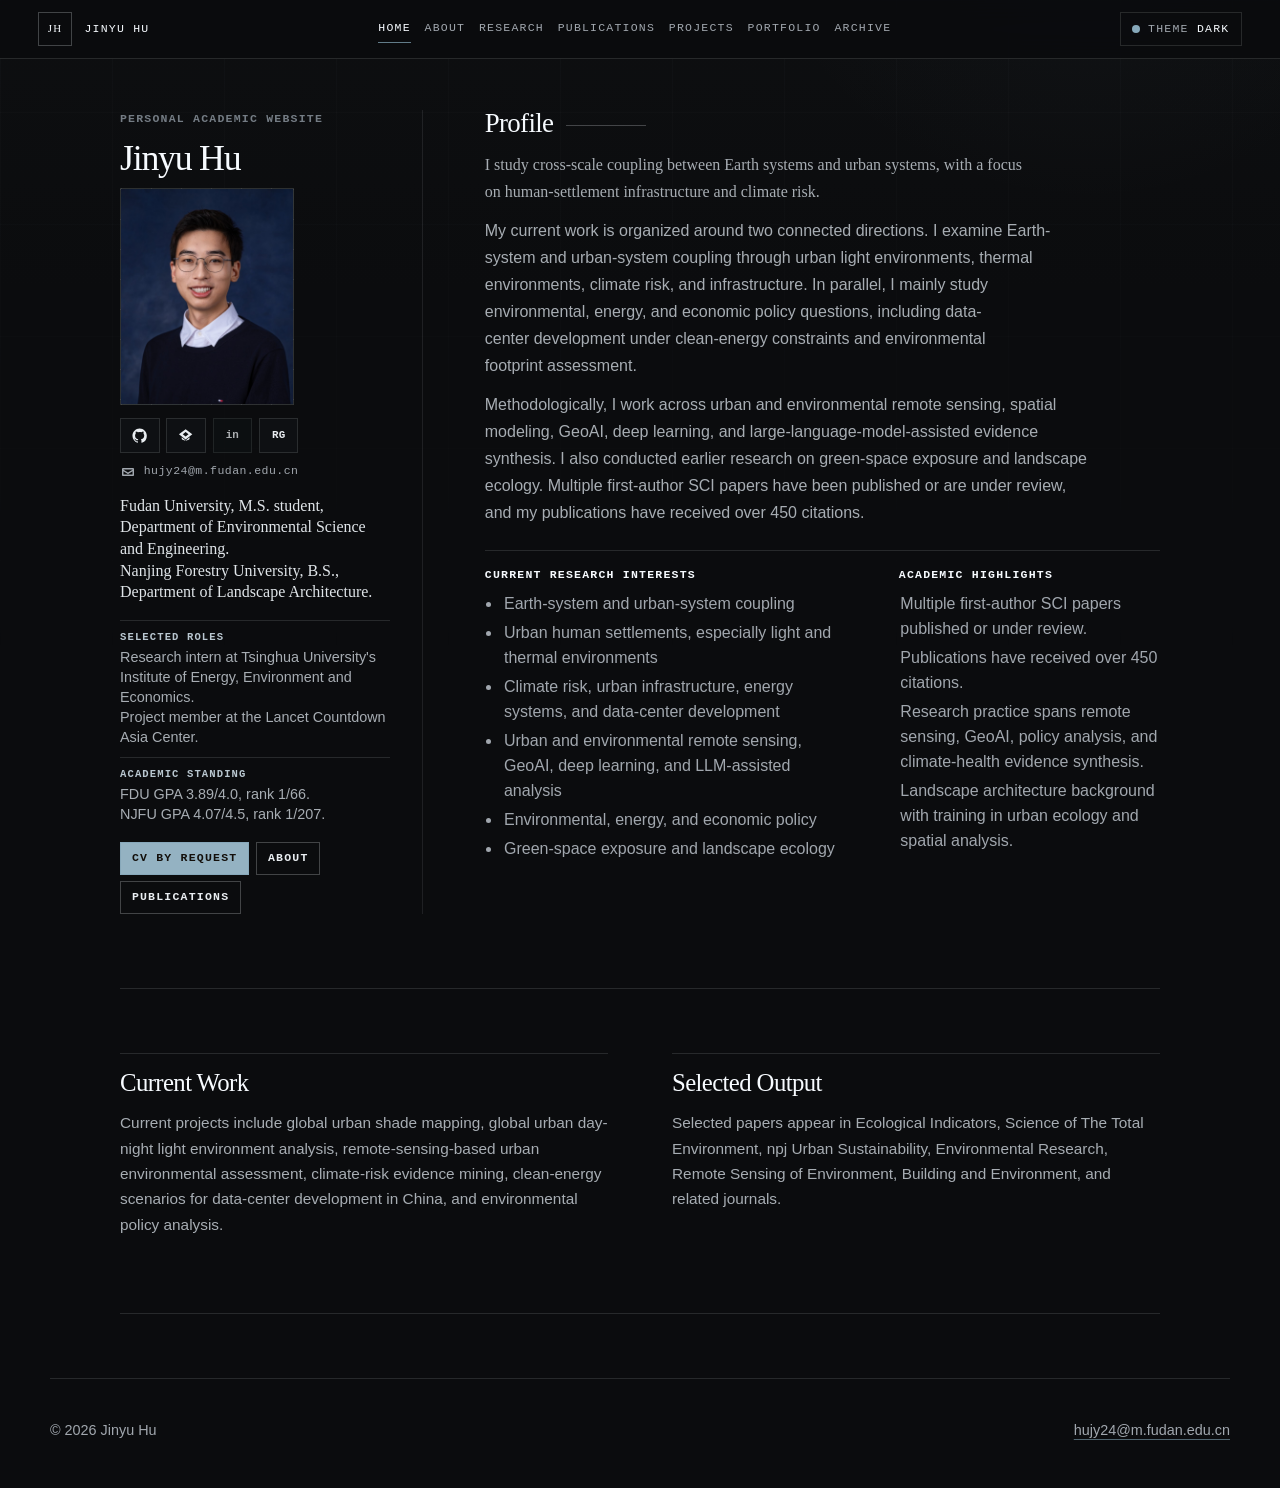
==== index.html @ a6863fa8 "Refine homepage profile wording" ====
<!doctype html>
<html lang="en">
<head>
  <meta charset="utf-8">
  <meta name="viewport" content="width=device-width, initial-scale=1">
  <title>Jinyu Hu | Academic Portfolio</title>
  <meta name="description" content="Jinyu Hu is a graduate researcher at Fudan University working on urban systems, climate risk, human settlements, infrastructure, remote sensing, GeoAI, and environmental policy.">
  <script>
    (function () {
      try {
        var savedTheme = localStorage.getItem("theme");
        document.documentElement.dataset.theme = savedTheme || "dark";
      } catch (error) {
        document.documentElement.dataset.theme = "dark";
      }
    })();
  </script>
  <link rel="stylesheet" href="styles.css?v=20260530-linkedin">
</head>
<body>
  <header class="site-header">
    <a class="brand" href="index.html" aria-label="Home">
      <span class="brand-mark">JH</span>
      <span class="brand-text">Jinyu Hu</span>
    </a>
    <nav class="nav" aria-label="Main navigation">
      <a class="active" href="index.html">Home</a>
      <a href="about.html">About</a>
      <a href="research.html">Research</a>
      <a href="publications.html">Publications</a>
      <a href="projects.html">Projects</a>
      <a href="portfolio.html">Portfolio</a>
      <a href="archive.html">Archive</a>
    </nav>
    <button class="theme-toggle" type="button" aria-label="Switch to light mode" aria-pressed="true">
      <span class="theme-toggle__label">Theme</span>
      <span class="theme-toggle__state">Dark</span>
    </button>
  </header>

  <main class="home-main academic-home">
    <section class="academic-profile" aria-labelledby="home-name">
      <aside class="academic-sidebar">
        <p class="eyebrow">Personal Academic Website</p>
        <h1 id="home-name">Jinyu Hu</h1>
        <figure class="media-frame portrait-frame image-slot" data-slot="profile-photo">
          <img class="profile-photo-image" data-profile-photo-image data-default-src="assets/profile/profile.jpg" alt="Portrait of Jinyu Hu" hidden>
          <div class="media-placeholder" data-profile-photo-placeholder>Profile Photo</div>
          <figcaption>Optional portrait or fieldwork image. Replace with <code>assets/profile/profile.jpg</code>.</figcaption>
        </figure>
        <div class="profile-link-panel" aria-label="Profile links">
          <div class="profile-social-links">
            <a class="profile-social-link" href="https://github.com/JoeyHu-coding" aria-label="GitHub" title="GitHub">
              <svg viewBox="0 0 24 24" aria-hidden="true">
                <path d="M12 2C6.48 2 2 6.58 2 12.24c0 4.52 2.87 8.35 6.84 9.7.5.1.68-.22.68-.49v-1.72c-2.78.62-3.37-1.37-3.37-1.37-.45-1.18-1.11-1.5-1.11-1.5-.91-.64.07-.63.07-.63 1 .07 1.53 1.06 1.53 1.06.9 1.56 2.35 1.11 2.92.85.09-.66.35-1.11.63-1.37-2.22-.26-4.56-1.14-4.56-5.08 0-1.12.39-2.04 1.03-2.76-.1-.26-.45-1.3.1-2.72 0 0 .84-.27 2.75 1.05A9.28 9.28 0 0 1 12 6.92c.85 0 1.7.12 2.5.35 1.9-1.32 2.74-1.05 2.74-1.05.55 1.42.2 2.46.1 2.72.64.72 1.03 1.64 1.03 2.76 0 3.95-2.34 4.81-4.57 5.07.36.32.68.94.68 1.9v2.78c0 .27.18.59.69.49A10.1 10.1 0 0 0 22 12.24C22 6.58 17.52 2 12 2Z"/>
              </svg>
            </a>
            <a class="profile-social-link" href="https://scholar.google.com/citations?user=Ik0NMHoAAAAJ&amp;hl=en" aria-label="Google Scholar" title="Google Scholar">
              <svg viewBox="0 0 24 24" aria-hidden="true">
                <path d="M12 3 2.7 10.2 12 17.4l9.3-7.2L12 3Zm0 4.1 4 3.1-4 3.1-4-3.1 4-3.1Z"/>
                <path d="M6.6 14.4v2.4c1.22 1.3 3.15 2.1 5.4 2.1s4.18-.8 5.4-2.1v-2.4L12 18.6l-5.4-4.2Z"/>
              </svg>
            </a>
            <span class="profile-social-link profile-social-link--text profile-social-link--pending" role="link" aria-label="LinkedIn link pending" aria-disabled="true" title="LinkedIn link pending">
              <span aria-hidden="true">in</span>
            </span>
            <a class="profile-social-link profile-social-link--text" href="https://www.researchgate.net/profile/Jinyu-Hu-8" aria-label="ResearchGate" title="ResearchGate">
              <span aria-hidden="true">RG</span>
            </a>
          </div>
          <a class="profile-email-link" href="mailto:hujy24@m.fudan.edu.cn" aria-label="Email Jinyu Hu">
            <svg viewBox="0 0 24 24" aria-hidden="true">
              <path d="M4.6 6h14.8c.88 0 1.6.72 1.6 1.6v8.8c0 .88-.72 1.6-1.6 1.6H4.6c-.88 0-1.6-.72-1.6-1.6V7.6C3 6.72 3.72 6 4.6 6Zm.6 2.2v.25L12 12.7l6.8-4.25V8.2H5.2Zm13.6 2.72-6.35 3.96a.86.86 0 0 1-.9 0L5.2 10.92v4.88h13.6v-4.88Z"/>
            </svg>
            <span>hujy24@m.fudan.edu.cn</span>
          </a>
        </div>
        <p class="profile-title">Fudan University, M.S. student, Department of Environmental Science and Engineering.<br>Nanjing Forestry University, B.S., Department of Landscape Architecture.</p>
        <dl class="profile-meta">
          <div>
            <dt>Selected Roles</dt>
            <dd>Research intern at Tsinghua University's Institute of Energy, Environment and Economics.<br>Project member at the Lancet Countdown Asia Center.</dd>
          </div>
          <div>
            <dt>Academic Standing</dt>
            <dd>FDU GPA 3.89/4.0, rank 1/66.<br>NJFU GPA 4.07/4.5, rank 1/207.</dd>
          </div>
        </dl>
        <div class="profile-actions" aria-label="Primary links">
          <a class="button primary" href="mailto:hujy24@m.fudan.edu.cn?subject=CV%20request">CV by request</a>
          <a class="button" href="about.html">About</a>
          <a class="button" href="publications.html">Publications</a>
        </div>
      </aside>

      <article class="academic-intro">
        <h2>Profile</h2>
        <p class="intro-lead">I study cross-scale coupling between Earth systems and urban systems, with a focus on human-settlement infrastructure and climate risk.</p>
        <p>My current work is organized around two connected directions. I examine Earth-system and urban-system coupling through urban light environments, thermal environments, climate risk, and infrastructure. In parallel, I mainly study environmental, energy, and economic policy questions, including data-center development under clean-energy constraints and environmental footprint assessment.</p>
        <p>Methodologically, I work across urban and environmental remote sensing, spatial modeling, GeoAI, deep learning, and large-language-model-assisted evidence synthesis. I also conducted earlier research on green-space exposure and landscape ecology. Multiple first-author SCI papers have been published or are under review, and my publications have received over 450 citations.</p>

        <div class="academic-columns">
          <section>
            <h3>Current Research Interests</h3>
            <ul>
              <li>Earth-system and urban-system coupling</li>
              <li>Urban human settlements, especially light and thermal environments</li>
              <li>Climate risk, urban infrastructure, energy systems, and data-center development</li>
              <li>Urban and environmental remote sensing, GeoAI, deep learning, and LLM-assisted analysis</li>
              <li>Environmental, energy, and economic policy</li>
              <li>Green-space exposure and landscape ecology</li>
            </ul>
          </section>
          <section>
            <h3>Academic Highlights</h3>
            <ul class="link-list compact-links">
              <li>Multiple first-author SCI papers published or under review.</li>
              <li>Publications have received over 450 citations.</li>
              <li>Research practice spans remote sensing, GeoAI, policy analysis, and climate-health evidence synthesis.</li>
              <li>Landscape architecture background with training in urban ecology and spatial analysis.</li>
            </ul>
          </section>
        </div>
      </article>
    </section>

    <section class="home-supplement" aria-label="Selected homepage notes">
      <div>
        <h2>Current Work</h2>
        <p>Current projects include global urban shade mapping, global urban day-night light environment analysis, remote-sensing-based urban environmental assessment, climate-risk evidence mining, clean-energy scenarios for data-center development in China, and environmental policy analysis.</p>
      </div>
      <div>
        <h2>Selected Output</h2>
        <p>Selected papers appear in Ecological Indicators, Science of The Total Environment, npj Urban Sustainability, Environmental Research, Remote Sensing of Environment, Building and Environment, and related journals.</p>
      </div>
    </section>
  </main>

  <footer class="site-footer">
    <p>&copy; <span id="year"></span> Jinyu Hu</p>
    <p><a href="mailto:hujy24@m.fudan.edu.cn">hujy24@m.fudan.edu.cn</a></p>
  </footer>
  <script src="script.js?v=20260530-linkedin"></script>
</body>
</html>
---- styles.css ----
:root {
  color-scheme: dark light;
  --paper: #0b0c0e;
  --paper-2: #121417;
  --paper-3: #1a1d21;
  --ink: #e9edf1;
  --ink-strong: #f8fbff;
  --muted: #a1a7ae;
  --muted-2: #747c84;
  --line: rgba(230, 235, 240, 0.15);
  --line-strong: rgba(230, 235, 240, 0.30);
  --panel: rgba(15, 17, 20, 0.76);
  --panel-solid: #121417;
  --accent: #86a8ba;
  --accent-2: #b9c7d0;
  --accent-wash: rgba(116, 142, 157, 0.10);
  --shadow: 0 28px 80px rgba(0, 0, 0, 0.42);
  --serif: "Cormorant Garamond", "Baskerville", "Libre Baskerville", Georgia, serif;
  --sans: "Avenir Next", Optima, "Gill Sans", "Trebuchet MS", sans-serif;
  --mono: "Cascadia Mono", "SFMono-Regular", Consolas, monospace;
}

html[data-theme="light"] {
  color-scheme: light dark;
  --paper: #f3eee5;
  --paper-2: #fffaf1;
  --paper-3: #e9e0d3;
  --ink: #171512;
  --ink-strong: #0c0b09;
  --muted: #655f55;
  --muted-2: #8d8274;
  --line: rgba(23, 21, 18, 0.16);
  --line-strong: rgba(23, 21, 18, 0.32);
  --panel: rgba(255, 250, 241, 0.76);
  --panel-solid: #fffaf1;
  --accent: #9b4f2e;
  --accent-2: #5b756d;
  --accent-wash: rgba(155, 79, 46, 0.13);
  --shadow: 0 26px 70px rgba(51, 43, 34, 0.12);
}

* {
  box-sizing: border-box;
}

html {
  scroll-behavior: smooth;
}

body {
  margin: 0;
  overflow-x: hidden;
  min-height: 100vh;
  color: var(--ink);
  background:
    radial-gradient(circle at 78% 8%, rgba(230, 201, 158, 0.16), transparent 28rem),
    radial-gradient(circle at 12% 24%, var(--accent-wash), transparent 34rem),
    linear-gradient(135deg, rgba(255, 255, 255, 0.05) 0, transparent 36%),
    var(--paper);
  font-family: var(--sans);
  line-height: 1.6;
  transition: background-color 240ms ease, color 240ms ease;
}

body::before,
body::after {
  content: "";
  position: fixed;
  inset: 0;
  pointer-events: none;
  z-index: -1;
}

body::before {
  background:
    linear-gradient(90deg, rgba(244, 239, 228, 0.045) 1px, transparent 1px) 0 0 / 88px 88px,
    linear-gradient(180deg, rgba(244, 239, 228, 0.035) 1px, transparent 1px) 0 0 / 88px 88px;
  mask-image: linear-gradient(180deg, black, transparent 86%);
}

html[data-theme="light"] body::before {
  background:
    linear-gradient(90deg, rgba(23, 21, 18, 0.045) 1px, transparent 1px) 0 0 / 88px 88px,
    linear-gradient(180deg, rgba(23, 21, 18, 0.035) 1px, transparent 1px) 0 0 / 88px 88px;
}

body::after {
  background:
    repeating-radial-gradient(circle at 0 0, rgba(232, 236, 240, 0.026) 0 1px, transparent 1px 5px),
    linear-gradient(120deg, transparent 0 54%, rgba(126, 145, 156, 0.045) 54% 54.4%, transparent 54.4% 100%);
  opacity: 0.58;
  mix-blend-mode: screen;
}

html[data-theme="light"] body::after {
  background:
    repeating-radial-gradient(circle at 0 0, rgba(255, 255, 255, 0.035) 0 1px, transparent 1px 5px),
    linear-gradient(120deg, transparent 0 54%, rgba(201, 129, 76, 0.08) 54% 54.4%, transparent 54.4% 100%);
  opacity: 0.28;
  mix-blend-mode: multiply;
}

a {
  color: inherit;
  text-decoration-color: color-mix(in srgb, var(--accent) 58%, transparent);
  text-underline-offset: 0.25em;
}

a:hover {
  color: var(--accent-2);
}

.site-header {
  position: sticky;
  top: 0;
  z-index: 10;
  display: grid;
  grid-template-columns: auto minmax(0, 1fr) auto;
  align-items: center;
  gap: clamp(1rem, 2.5vw, 2.2rem);
  padding: 1rem clamp(1rem, 3vw, 3rem);
  border-bottom: 1px solid var(--line);
  background: color-mix(in srgb, var(--paper) 82%, transparent);
  backdrop-filter: blur(22px) saturate(1.12);
}

.brand {
  display: inline-flex;
  align-items: center;
  gap: 0.78rem;
  text-decoration: none;
}

.brand-mark {
  position: relative;
  display: grid;
  place-items: center;
  width: 2.5rem;
  height: 2.5rem;
  border: 1px solid var(--line-strong);
  color: var(--ink-strong);
  font-family: var(--serif);
  font-size: 0.78rem;
  letter-spacing: 0.12em;
  background: linear-gradient(145deg, var(--panel), color-mix(in srgb, var(--accent) 12%, transparent));
  box-shadow: inset 0 0 0 1px rgba(255, 255, 255, 0.04);
}

.brand-mark::after {
  content: "";
  position: absolute;
  inset: 0.36rem -0.36rem -0.36rem 0.36rem;
  border-right: 1px solid var(--accent);
  border-bottom: 1px solid var(--accent);
  opacity: 0.72;
}

.brand-text,
.nav,
.theme-toggle,
.button,
.eyebrow,
.section-kicker,
.card-number,
.research-block span,
.archive-item span,
.pub-meta {
  font-family: var(--mono);
  font-size: 0.72rem;
  letter-spacing: 0.13em;
  text-transform: uppercase;
}

.brand-text {
  color: var(--ink-strong);
}

.nav {
  display: flex;
  flex-wrap: wrap;
  justify-content: center;
  gap: 0.72rem 1.1rem;
  min-width: 0;
}

.nav a {
  position: relative;
  color: var(--muted);
  text-decoration: none;
}

.nav a::after {
  content: "";
  position: absolute;
  left: 0;
  right: 0;
  bottom: -0.34rem;
  height: 1px;
  background: var(--accent);
  transform: scaleX(0);
  transform-origin: left;
  transition: transform 180ms ease;
}

.nav a.active,
.nav a:hover {
  color: var(--ink-strong);
}

.nav a.active::after,
.nav a:hover::after {
  transform: scaleX(1);
}

.theme-toggle {
  position: relative;
  display: inline-flex;
  align-items: center;
  gap: 0.52rem;
  min-height: 2.35rem;
  padding: 0 0.82rem;
  color: var(--ink);
  border: 1px solid var(--line-strong);
  background: var(--panel);
  cursor: pointer;
  box-shadow: var(--shadow);
}

.theme-toggle::before {
  content: "";
  width: 0.58rem;
  height: 0.58rem;
  border-radius: 999px;
  background: var(--accent);
  box-shadow: 0 0 22px var(--accent);
}

.theme-toggle__label {
  color: var(--muted);
}

.theme-toggle__state {
  color: var(--ink-strong);
}

main {
  width: min(1180px, calc(100% - 2rem));
  margin: 0 auto;
}

.home-main {
  width: min(1240px, calc(100% - 2rem));
}

.home-dashboard {
  min-height: auto;
  display: grid;
  grid-template-columns: minmax(0, 1.35fr) minmax(290px, 0.65fr);
  grid-template-rows: auto auto;
  gap: clamp(0.9rem, 2vw, 1.35rem);
  padding: clamp(1.3rem, 3vh, 2.2rem) 0;
}

.profile-panel,
.info-card,
.home-strip {
  border: 1px solid var(--line);
  background:
    linear-gradient(145deg, color-mix(in srgb, var(--panel) 92%, transparent), color-mix(in srgb, var(--paper-2) 86%, transparent));
  box-shadow: var(--shadow);
}

.profile-panel {
  position: relative;
  overflow: hidden;
  display: flex;
  flex-direction: column;
  justify-content: flex-start;
  padding: clamp(1.4rem, 4vw, 3rem);
}

.profile-panel::before,
.profile-panel::after {
  content: "";
  position: absolute;
  pointer-events: none;
}

.profile-panel::before {
  inset: 0;
  background:
    linear-gradient(90deg, var(--line) 1px, transparent 1px) 0 0 / 42px 42px,
    linear-gradient(180deg, var(--line) 1px, transparent 1px) 0 0 / 42px 42px;
  opacity: 0.28;
  mask-image: linear-gradient(90deg, black, transparent 78%);
}

.profile-panel::after {
  right: clamp(1rem, 4vw, 3.5rem);
  top: clamp(1rem, 4vw, 3rem);
  width: min(30vw, 280px);
  aspect-ratio: 1;
  border: 1px solid var(--accent);
  transform: rotate(10deg);
  opacity: 0.28;
}

.profile-panel > * {
  position: relative;
  z-index: 1;
}

.identity-line {
  display: flex;
  flex-wrap: wrap;
  gap: 0.45rem;
  margin-bottom: clamp(1.25rem, 4vh, 2rem);
}

.identity-line span,
.tag-list span {
  display: inline-flex;
  align-items: center;
  min-height: 1.85rem;
  padding: 0 0.62rem;
  color: color-mix(in srgb, var(--ink) 76%, var(--muted));
  border: 1px solid var(--line);
  background: color-mix(in srgb, var(--paper-2) 64%, transparent);
  font-family: var(--mono);
  font-size: 0.68rem;
  letter-spacing: 0.08em;
  text-transform: uppercase;
}

.profile-panel h1 {
  max-width: 760px;
  font-size: clamp(4.3rem, 10vw, 8.4rem);
  letter-spacing: -0.082em;
}

.profile-title {
  max-width: 780px;
  margin: 0.8rem 0 0;
  color: var(--ink-strong);
  font-family: var(--serif);
  font-size: clamp(1.45rem, 2.6vw, 2.35rem);
  line-height: 1.18;
}

.profile-summary {
  max-width: 720px;
  margin: 1rem 0 0;
  color: var(--muted);
  font-size: clamp(0.98rem, 1.25vw, 1.08rem);
}

.profile-actions {
  display: flex;
  flex-wrap: wrap;
  gap: 0.62rem;
  margin-top: clamp(1.25rem, 3vh, 1.8rem);
}

.home-aside {
  display: grid;
  gap: clamp(0.75rem, 1.7vw, 1rem);
  min-height: 0;
}

.info-card {
  padding: clamp(1rem, 2vw, 1.35rem);
}

.info-card p {
  margin: 0;
  color: var(--muted);
}

.status-card p:last-child {
  color: color-mix(in srgb, var(--ink) 84%, var(--muted));
  font-family: var(--serif);
  font-size: clamp(1.2rem, 2vw, 1.72rem);
  line-height: 1.18;
}

.card-label {
  margin-bottom: 0.8rem !important;
  color: var(--accent-2) !important;
  font-family: var(--mono);
  font-size: 0.68rem;
  font-weight: 700;
  letter-spacing: 0.13em;
  text-transform: uppercase;
}

.tag-list {
  display: flex;
  flex-wrap: wrap;
  gap: 0.45rem;
}

.quick-card {
  display: grid;
  align-content: start;
  gap: 0.48rem;
}

.quick-card a {
  display: flex;
  justify-content: space-between;
  align-items: center;
  min-height: 2.25rem;
  color: var(--ink);
  border-bottom: 1px solid var(--line);
  text-decoration: none;
}

.quick-card a::after {
  content: "->";
  color: var(--accent);
}

.home-strip {
  grid-column: 1 / -1;
  display: grid;
  grid-template-columns: repeat(4, minmax(0, 1fr));
  gap: 1px;
  overflow: hidden;
  background: var(--line);
}

.home-strip a {
  display: grid;
  gap: 0.25rem;
  min-height: 5.5rem;
  padding: 1rem;
  background: color-mix(in srgb, var(--panel-solid) 88%, transparent);
  text-decoration: none;
}

.home-strip span {
  color: var(--accent-2);
  font-family: var(--mono);
  font-size: 0.68rem;
  letter-spacing: 0.12em;
}

.home-strip strong {
  color: var(--ink-strong);
  font-family: var(--serif);
  font-size: 1.35rem;
  font-weight: 500;
}

.home-strip em {
  color: var(--muted);
  font-size: 0.88rem;
  font-style: normal;
  line-height: 1.35;
}

.home-notes {
  display: grid;
  grid-template-columns: minmax(0, 0.9fr) minmax(280px, 1.1fr);
  gap: clamp(1.4rem, 5vw, 4rem);
  padding-top: clamp(2.6rem, 5vw, 4.5rem);
}

.home-notes h2 {
  font-size: clamp(1.9rem, 3.5vw, 3.3rem);
}

.hero {
  min-height: calc(100vh - 5rem);
  display: flex;
  flex-direction: column;
  justify-content: center;
  padding: clamp(5rem, 9vw, 9rem) 0;
}

.grid-frame {
  position: relative;
}

.grid-frame::before,
.grid-frame::after {
  content: "";
  position: absolute;
  pointer-events: none;
}

.grid-frame::before {
  right: clamp(0rem, 4vw, 4rem);
  top: 18%;
  width: min(32vw, 355px);
  height: min(32vw, 355px);
  border: 1px solid var(--line);
  background:
    linear-gradient(135deg, transparent 0 49.6%, var(--line) 49.6% 50.2%, transparent 50.2% 100%),
    radial-gradient(circle at 78% 24%, var(--accent-wash), transparent 48%),
    color-mix(in srgb, var(--panel) 72%, transparent);
  transform: rotate(9deg);
  opacity: 0.74;
}

.grid-frame::after {
  right: clamp(2rem, 9vw, 8rem);
  top: 28%;
  width: min(20vw, 220px);
  height: min(20vw, 220px);
  border: 1px solid var(--accent);
  transform: rotate(-12deg);
  opacity: 0.48;
}

.eyebrow,
.section-kicker {
  margin: 0 0 1.1rem;
  color: var(--accent-2);
  font-weight: 700;
}

h1,
h2,
h3 {
  margin: 0;
  color: var(--ink-strong);
  font-family: var(--serif);
  font-weight: 500;
  line-height: 1.02;
}

h1 {
  position: relative;
  z-index: 1;
  max-width: 1010px;
  font-size: clamp(3.25rem, 8.5vw, 8.6rem);
  letter-spacing: -0.072em;
}

h2 {
  font-size: clamp(2rem, 4vw, 4rem);
  letter-spacing: -0.045em;
}

h3 {
  font-size: 1.6rem;
  letter-spacing: -0.025em;
}

.lead {
  position: relative;
  z-index: 1;
  max-width: 760px;
  margin: 2rem 0 0;
  color: color-mix(in srgb, var(--ink) 88%, var(--muted));
  font-family: var(--serif);
  font-size: clamp(1.35rem, 2.2vw, 2.05rem);
  line-height: 1.35;
}

.hero-actions {
  position: relative;
  z-index: 1;
  display: flex;
  flex-wrap: wrap;
  gap: 0.8rem;
  margin-top: 2.15rem;
}

.button {
  display: inline-flex;
  align-items: center;
  min-height: 2.8rem;
  padding: 0 1.08rem;
  border: 1px solid var(--line-strong);
  background: color-mix(in srgb, var(--panel) 88%, transparent);
  color: var(--ink);
  text-decoration: none;
  font-weight: 700;
  transition: transform 180ms ease, border-color 180ms ease, background 180ms ease;
}

.button.primary,
.button:hover {
  border-color: var(--accent);
  background: var(--accent);
  color: #130f0b;
  transform: translateY(-2px);
}

html[data-theme="light"] .button.primary,
html[data-theme="light"] .button:hover {
  color: #fffaf1;
}

.section,
.page-title,
.content-grid,
.research-map,
.pub-list,
.portfolio-grid,
.archive-list {
  padding: clamp(4rem, 8vw, 7rem) 0;
  border-top: 1px solid var(--line);
}

.two-column,
.content-grid {
  display: grid;
  grid-template-columns: minmax(0, 0.86fr) minmax(280px, 1.14fr);
  gap: clamp(2rem, 6vw, 6rem);
}

.prose {
  color: color-mix(in srgb, var(--ink) 82%, var(--muted));
  font-size: 1.08rem;
}

.large-prose {
  font-size: 1.15rem;
}

.prose h2 {
  margin: 0 0 1rem;
  font-size: clamp(1.8rem, 3vw, 3rem);
}

.prose h2:not(:first-child) {
  margin-top: 3rem;
}

.section-heading {
  display: flex;
  justify-content: space-between;
  align-items: end;
  gap: 2rem;
  margin-bottom: 1.5rem;
}

.card-grid {
  display: grid;
  grid-template-columns: repeat(4, minmax(0, 1fr));
  gap: 1px;
  background: var(--line);
  border: 1px solid var(--line);
  box-shadow: var(--shadow);
}

.card {
  position: relative;
  min-height: 280px;
  padding: 1.35rem;
  overflow: hidden;
  background: linear-gradient(160deg, var(--panel), color-mix(in srgb, var(--paper-2) 86%, transparent));
  text-decoration: none;
  transition: transform 200ms ease, background 200ms ease;
}

.card::after {
  content: "";
  position: absolute;
  right: -2.8rem;
  bottom: -2.8rem;
  width: 8rem;
  height: 8rem;
  border: 1px solid var(--line-strong);
  transform: rotate(14deg);
  opacity: 0.42;
}

.card:hover {
  transform: translateY(-7px);
  background: linear-gradient(160deg, color-mix(in srgb, var(--panel) 74%, var(--accent-wash)), var(--paper-2));
}

.card-number,
.research-block span,
.archive-item span,
.pub-meta {
  grid-area: meta;
  color: var(--muted);
}

.card h3 {
  margin: 4.6rem 0 1rem;
}

.card p,
.research-block p,
.publication-item p,
.project-content p,
.archive-item p {
  color: var(--muted);
}

.page-shell {
  padding-top: 3rem;
}

.page-title h1 {
  max-width: 980px;
  font-size: clamp(3rem, 7vw, 7rem);
}

.side-note {
  color: var(--muted);
  font-family: var(--serif);
  font-size: 1.25rem;
  line-height: 1.35;
}

.link-list {
  padding-left: 1.1rem;
}

.research-map {
  display: grid;
  grid-template-columns: repeat(2, minmax(0, 1fr));
  gap: 1px;
  background: var(--line);
}

.research-block {
  min-height: 292px;
  padding: clamp(1.25rem, 3vw, 2rem);
  background:
    linear-gradient(160deg, var(--panel), color-mix(in srgb, var(--paper-2) 84%, transparent));
}

.research-block h2 {
  margin: 4rem 0 1rem;
  font-size: clamp(2rem, 3.6vw, 3.6rem);
}

.pub-group {
  display: grid;
  gap: 0.95rem;
  padding: clamp(1.65rem, 3vw, 2.6rem) 0;
  border-top: 1px solid var(--line);
}

.pub-group + .pub-group {
  margin-top: 0.7rem;
}

.pub-group__header {
  display: grid;
  gap: 0.35rem;
  padding: 0 0 clamp(0.9rem, 2vw, 1.25rem);
  border-bottom: 2px solid color-mix(in srgb, var(--accent) 44%, var(--line));
}

.pub-group--primary {
  padding-top: clamp(2rem, 4vw, 3.2rem);
  border-top: 3px solid color-mix(in srgb, var(--accent) 56%, var(--line));
}

.pub-group__label {
  margin: 0 0 0.25rem;
  color: var(--accent-2);
  font-family: var(--mono);
  font-size: 0.68rem;
  font-weight: 700;
  letter-spacing: 0.13em;
  text-transform: uppercase;
}

.pub-group h2 {
  margin: 0;
  font-size: clamp(1.7rem, 3.2vw, 2.85rem);
  line-height: 1.05;
}

.publication-summary {
  max-width: 700px;
  margin: 0.75rem 0 0;
  padding-left: 0.85rem;
  border-left: 3px solid color-mix(in srgb, var(--accent) 64%, var(--line));
  color: var(--muted);
  font-size: 0.95rem;
  line-height: 1.55;
}

.publication-summary a {
  color: var(--ink);
}

.publication-item {
  display: grid;
  grid-template-columns: minmax(0, 1fr) minmax(190px, 27%);
  grid-template-areas:
    "meta figure"
    "title figure"
    "authors figure"
    "venue figure"
    "links figure";
  column-gap: clamp(1rem, 2vw, 1.6rem);
  align-items: center;
  padding: clamp(0.95rem, 2vw, 1.25rem);
  background:
    linear-gradient(135deg, color-mix(in srgb, var(--panel) 96%, transparent), color-mix(in srgb, var(--paper-2) 56%, transparent));
  border: 1px solid var(--line);
  box-shadow: none;
}

.publication-item--text {
  grid-template-columns: 1fr;
  grid-template-areas:
    "meta"
    "title"
    "authors"
    "venue"
    "links";
}

.publication-item h3 {
  grid-area: title;
  max-width: 960px;
  margin: 0.32rem 0 0;
  font-size: clamp(1.08rem, 1.55vw, 1.34rem);
  line-height: 1.25;
  letter-spacing: 0;
}

.publication-item p {
  max-width: 960px;
  margin: 0.42rem 0 0;
  line-height: 1.52;
}

.publication-authors {
  grid-area: authors;
  overflow: hidden;
  color: color-mix(in srgb, var(--ink) 82%, var(--muted));
  font-size: 0.92rem;
  text-overflow: ellipsis;
  white-space: nowrap;
}

.publication-authors strong {
  color: var(--ink-strong);
  text-decoration-line: underline;
  text-decoration-thickness: 1px;
  text-underline-offset: 0.16em;
}

.publication-venue {
  grid-area: venue;
  color: var(--muted);
  font-size: 0.95rem;
}

.publication-figure {
  grid-area: figure;
  align-self: center;
  aspect-ratio: 16 / 9;
  min-height: 0;
  margin: 0;
  overflow: hidden;
  border: 1px solid color-mix(in srgb, var(--line) 78%, transparent);
  background: #fff;
}

.publication-figure img {
  display: block;
  width: 100%;
  height: 100%;
  object-fit: cover;
}

.pub-badge {
  display: inline-flex;
  align-items: center;
  min-height: 1.35rem;
  margin-right: 0.35rem;
  padding: 0 0.38rem;
  border: 1px solid color-mix(in srgb, var(--accent) 58%, var(--line));
  color: var(--accent-2);
  font-family: var(--mono);
  font-size: 0.64rem;
  font-style: normal;
  font-weight: 700;
  letter-spacing: 0.08em;
  text-transform: uppercase;
}

.publication-links {
  grid-area: links;
  display: flex;
  flex-wrap: wrap;
  gap: 0.45rem;
  margin-top: 0.65rem;
}

.publication-links a {
  display: inline-flex;
  align-items: center;
  min-height: 1.85rem;
  padding: 0 0.62rem;
  border: 1px solid var(--line);
  background: color-mix(in srgb, var(--paper-2) 64%, transparent);
  color: color-mix(in srgb, var(--ink) 86%, var(--muted));
  font-family: var(--mono);
  font-size: 0.66rem;
  font-weight: 700;
  letter-spacing: 0.08em;
  text-decoration: none;
  text-transform: uppercase;
}

.publication-links a:hover {
  border-color: color-mix(in srgb, var(--accent) 70%, var(--line));
  color: var(--accent-2);
}

.muted-item {
  background: color-mix(in srgb, var(--panel) 62%, transparent);
}

.portfolio-grid {
  display: grid;
  gap: 1.2rem;
}

.project-card {
  display: grid;
  grid-template-columns: minmax(240px, 0.95fr) minmax(0, 1.05fr);
  gap: 0;
  overflow: hidden;
  border: 1px solid var(--line);
  background: var(--panel);
  box-shadow: var(--shadow);
}

.project-image {
  min-height: 380px;
}

.placeholder-image {
  display: grid;
  place-items: center;
  color: color-mix(in srgb, var(--ink) 62%, var(--muted));
  background:
    linear-gradient(135deg, var(--accent-wash), transparent 35%),
    linear-gradient(90deg, var(--line) 1px, transparent 1px) 0 0 / 28px 28px,
    linear-gradient(180deg, var(--line) 1px, transparent 1px) 0 0 / 28px 28px,
    color-mix(in srgb, var(--paper-3) 82%, var(--paper));
  font-family: var(--mono);
  font-size: 0.72rem;
  font-weight: 700;
  letter-spacing: 0.16em;
  text-transform: uppercase;
}

.project-content {
  padding: clamp(1.4rem, 4vw, 3rem);
}

.project-content h2 {
  margin: 0.6rem 0 1rem;
}

.archive-list {
  display: grid;
  gap: 1rem;
}

.archive-item {
  padding: 1.45rem;
  border: 1px solid var(--line);
  background: var(--panel);
}

.archive-item h2 {
  margin: 0.8rem 0;
  font-size: clamp(1.7rem, 3vw, 3rem);
}

.site-footer {
  width: min(1180px, calc(100% - 2rem));
  margin: 4rem auto 0;
  padding: 1.6rem 0 2rem;
  display: flex;
  justify-content: space-between;
  gap: 1rem;
  border-top: 1px solid var(--line);
  color: var(--muted);
  font-size: 0.9rem;
}

@media (prefers-reduced-motion: no-preference) {
  .hero .eyebrow,
  .hero h1,
  .hero .lead,
  .hero-actions,
  .profile-panel,
  .info-card,
  .home-strip,
  .card,
  .research-block,
  .project-card,
  .publication-item,
  .archive-item {
    animation: rise-in 620ms ease both;
  }

  .hero h1 { animation-delay: 80ms; }
  .hero .lead { animation-delay: 150ms; }
  .hero-actions { animation-delay: 220ms; }
  .card:nth-child(2),
  .research-block:nth-child(2) { animation-delay: 80ms; }
  .card:nth-child(3),
  .research-block:nth-child(3) { animation-delay: 140ms; }
  .card:nth-child(4),
  .research-block:nth-child(4) { animation-delay: 200ms; }

  @keyframes rise-in {
    from {
      opacity: 0;
      transform: translateY(18px);
    }
    to {
      opacity: 1;
      transform: translateY(0);
    }
  }
}

@media (max-width: 980px) {
  .site-header {
    grid-template-columns: auto auto;
    align-items: start;
  }

  .home-dashboard {
    min-height: auto;
    grid-template-columns: 1fr;
  }

  .home-strip {
    grid-template-columns: 1fr 1fr;
  }

  .home-notes {
    grid-template-columns: 1fr;
  }

  .nav {
    grid-column: 1 / -1;
    grid-row: 2;
    justify-content: start;
  }

  .theme-toggle {
    justify-self: end;
  }

  .two-column,
  .content-grid,
  .pub-group,
  .project-card,
  .research-positioning,
  .method-integration {
    grid-template-columns: 1fr;
  }

  .card-grid,
  .research-map {
    grid-template-columns: 1fr 1fr;
  }

  .research-theme {
    grid-template-columns: 1fr;
    gap: 1rem;
  }

  .research-theme__meta {
    position: static;
  }

  .research-theme__meta p {
    max-width: 100%;
  }

  .research-theme__grid {
    grid-template-columns: 1fr;
  }

  .publication-item {
    grid-template-columns: minmax(0, 1fr) minmax(160px, 30%);
  }
}

@media (max-width: 640px) {
  main,
  .site-footer {
    width: min(100% - 1.2rem, 1180px);
  }

  .site-header {
    padding: 0.85rem 0.7rem;
  }

  .brand-text,
  .theme-toggle__label {
    display: none;
  }

  .theme-toggle {
    min-height: 2.25rem;
    padding: 0 0.7rem;
  }

  .nav {
    gap: 0.62rem 0.82rem;
    font-size: 0.66rem;
  }

  h1,
  .page-title h1 {
    font-size: clamp(2.7rem, 16vw, 4.7rem);
  }

  .lead {
    font-size: 1.25rem;
  }

  .home-main {
    width: min(100% - 1.2rem, 1240px);
  }

  .publication-item,
  .publication-item--text {
    grid-template-columns: 1fr;
    grid-template-areas:
      "meta"
      "title"
      "figure"
      "authors"
      "venue"
      "links";
  }

  .publication-authors {
    white-space: normal;
  }

  .publication-figure {
    min-height: 0;
    margin-top: 0.8rem;
  }

  .home-dashboard {
    padding: 1rem 0;
  }

  .profile-panel {
    padding: 1.1rem;
  }

  .profile-panel h1 {
    font-size: clamp(3.6rem, 18vw, 5.6rem);
  }

  .identity-line span,
  .tag-list span {
    font-size: 0.62rem;
  }

  .home-strip {
    grid-template-columns: 1fr;
  }

  .grid-frame::before,
  .grid-frame::after {
    display: none;
  }

  .card-grid,
  .research-map,
  .method-grid {
    grid-template-columns: 1fr;
  }

  .card {
    min-height: 220px;
  }

  .site-footer {
    display: block;
  }
}

/* Academic profile refinement: quieter, text-led, and resume-like. */
body {
  background:
    radial-gradient(circle at 14% 0%, color-mix(in srgb, var(--accent-wash) 42%, transparent), transparent 28rem),
    var(--paper);
}

body::before {
  opacity: 0.32;
}

body::after {
  display: none;
}

.site-header {
  border-bottom-color: var(--line);
  box-shadow: none;
}

.brand-mark {
  background: transparent;
  box-shadow: none;
}

.brand-mark::after {
  display: none;
}

.theme-toggle {
  min-height: 2.1rem;
  padding: 0 0.7rem;
  box-shadow: none;
  background: transparent;
}

.theme-toggle::before {
  width: 0.46rem;
  height: 0.46rem;
  box-shadow: none;
}

.nav {
  gap: 0.65rem 1rem;
}

.button {
  min-height: 2.2rem;
  padding: 0 0.75rem;
  background: transparent;
  box-shadow: none;
}

.button.primary,
.button:hover {
  transform: none;
}

.home-main {
  width: min(1080px, calc(100% - 2rem));
}

.academic-home {
  padding-top: clamp(1.3rem, 3vw, 2.5rem);
}

.academic-profile {
  display: grid;
  grid-template-columns: minmax(230px, 0.34fr) minmax(0, 0.66fr);
  gap: clamp(1.8rem, 5vw, 4.8rem);
  align-items: start;
  min-height: auto;
  padding: clamp(1.5rem, 3.6vw, 3rem) 0 clamp(2rem, 4vw, 3.5rem);
  border-bottom: 1px solid var(--line);
}

.academic-sidebar {
  position: sticky;
  top: 6rem;
  padding-right: clamp(1rem, 3vw, 2rem);
  border-right: 1px solid var(--line);
}

.academic-sidebar .eyebrow {
  margin-bottom: 1rem;
}

.academic-sidebar h1 {
  max-width: 20rem;
  font-size: clamp(2.05rem, 3.6vw, 3.15rem);
  letter-spacing: -0.035em;
}

.academic-sidebar .profile-title {
  max-width: 19rem;
  margin-top: 0.75rem;
  color: color-mix(in srgb, var(--ink) 86%, var(--muted));
  font-family: var(--serif);
  font-size: clamp(1.05rem, 1.6vw, 1.28rem);
  line-height: 1.35;
}

.profile-meta {
  display: grid;
  gap: 0.8rem;
  margin: 1.5rem 0 0;
}

.profile-meta div {
  padding-top: 0.72rem;
  border-top: 1px solid var(--line);
}

.profile-meta dt {
  margin-bottom: 0.18rem;
  color: var(--accent-2);
  font-family: var(--mono);
  font-size: 0.66rem;
  font-weight: 700;
  letter-spacing: 0.12em;
  text-transform: uppercase;
}

.profile-meta dd {
  margin: 0;
  color: var(--muted);
  font-size: 0.94rem;
  line-height: 1.45;
}

.academic-sidebar .profile-actions {
  margin-top: 1.3rem;
}

.academic-intro {
  max-width: 720px;
}

.academic-intro h2,
.home-supplement h2 {
  font-family: var(--serif);
  font-size: clamp(1.65rem, 2.5vw, 2.35rem);
  letter-spacing: -0.025em;
}

.intro-lead {
  margin: 0.75rem 0 1rem;
  color: var(--ink-strong);
  font-family: var(--serif);
  font-size: clamp(1.2rem, 2vw, 1.55rem);
  line-height: 1.42;
}

.academic-intro p {
  color: color-mix(in srgb, var(--ink) 82%, var(--muted));
  font-size: 1rem;
  line-height: 1.72;
}

.academic-columns {
  display: grid;
  grid-template-columns: minmax(0, 1fr) minmax(180px, 0.72fr);
  gap: clamp(1.2rem, 4vw, 3rem);
  margin-top: 1.8rem;
  padding-top: 1.5rem;
  border-top: 1px solid var(--line);
}

.academic-columns h3 {
  margin-bottom: 0.7rem;
  font-family: var(--mono);
  font-size: 0.72rem;
  font-weight: 700;
  letter-spacing: 0.12em;
  text-transform: uppercase;
}

.academic-columns ul {
  margin: 0;
  padding-left: 1.1rem;
  color: var(--muted);
}

.academic-columns li {
  margin: 0.28rem 0;
}

.compact-links {
  list-style: none;
  padding-left: 0 !important;
}

.home-supplement {
  display: grid;
  grid-template-columns: repeat(2, minmax(0, 1fr));
  gap: clamp(1.3rem, 4vw, 4rem);
  padding: clamp(2rem, 5vw, 3.8rem) 0;
  border-bottom: 1px solid var(--line);
}

.home-supplement > div {
  padding-top: 1rem;
  border-top: 1px solid var(--line);
}

.home-supplement p {
  color: var(--muted);
  line-height: 1.65;
}

.page-shell {
  padding-top: 1.6rem;
}

.page-title,
.content-grid,
.research-map,
.pub-list,
.portfolio-grid,
.archive-list,
.section {
  padding: clamp(1.6rem, 3.5vw, 2.8rem) 0;
}

.page-title h1 {
  max-width: 720px;
  font-size: clamp(1.9rem, 3.2vw, 3rem);
  letter-spacing: -0.03em;
}

.page-title .eyebrow {
  margin-bottom: 0.85rem;
}

h2 {
  font-size: clamp(1.6rem, 3vw, 2.7rem);
}

.prose h2,
.pub-group h2,
.research-block h2,
.project-content h2,
.archive-item h2 {
  font-size: clamp(1.35rem, 2.4vw, 2.15rem);
  letter-spacing: -0.025em;
}

.research-block {
  min-height: 220px;
}

.research-block h2 {
  margin-top: 2.2rem;
}

.card,
.publication-item,
.project-card,
.archive-item,
.research-block {
  box-shadow: none;
}

@media (max-width: 900px) {
  .academic-profile,
  .academic-columns,
  .home-supplement {
    grid-template-columns: 1fr;
  }

  .academic-sidebar {
    position: static;
    padding-right: 0;
    padding-bottom: 1.5rem;
    border-right: 0;
    border-bottom: 1px solid var(--line);
  }

  .academic-sidebar h1 {
    max-width: none;
  }
}

@media (max-width: 640px) {
  .academic-home {
    padding-top: 0.8rem;
  }

  .academic-profile {
    gap: 1.2rem;
  }

  .academic-sidebar h1 {
    font-size: clamp(2.15rem, 10vw, 3rem);
  }

  .page-title h1 {
    font-size: clamp(2rem, 10vw, 3.1rem);
  }
}

/* Final personal-site polish: editorial, quiet, and text-first. */
:root {
  --paper: #0b0c0e;
  --paper-2: #121416;
  --paper-3: #1b1f23;
  --ink: #e9edf1;
  --ink-strong: #f7fbff;
  --muted: #a1a7ae;
  --muted-2: #747c84;
  --line: rgba(230, 235, 240, 0.13);
  --line-strong: rgba(230, 235, 240, 0.25);
  --panel: rgba(14, 16, 19, 0.76);
  --panel-solid: #101215;
  --accent: #86a8ba;
  --accent-2: #b9c7d0;
  --accent-wash: rgba(116, 142, 157, 0.10);
  --shadow: none;
}

html[data-theme="light"] {
  --paper: #f5f0e7;
  --paper-2: #fffbf3;
  --paper-3: #e9dfd0;
  --ink: #1b1813;
  --ink-strong: #11100d;
  --muted: #625a4d;
  --muted-2: #8a8071;
  --line: rgba(27, 24, 19, 0.13);
  --line-strong: rgba(27, 24, 19, 0.25);
  --panel: rgba(255, 251, 243, 0.68);
  --panel-solid: #fffbf3;
  --accent: #9c5530;
  --accent-2: #657560;
  --accent-wash: rgba(156, 85, 48, 0.10);
}

html {
  font-size: 16px;
}

body {
  background:
    linear-gradient(180deg, color-mix(in srgb, var(--paper-2) 34%, transparent), transparent 18rem),
    radial-gradient(circle at 85% -10%, color-mix(in srgb, var(--accent-wash) 72%, transparent), transparent 22rem),
    var(--paper);
  font-feature-settings: "kern" 1, "liga" 1, "calt" 1;
  text-rendering: optimizeLegibility;
}

body::before {
  background:
    linear-gradient(90deg, var(--line) 1px, transparent 1px) 0 0 / 112px 112px,
    linear-gradient(180deg, var(--line) 1px, transparent 1px) 0 0 / 112px 112px;
  opacity: 0.18;
}

html[data-theme="dark"] body::after {
  background:
    repeating-radial-gradient(circle at 0 0, rgba(232, 236, 240, 0.026) 0 1px, transparent 1px 5px),
    linear-gradient(120deg, transparent 0 54%, rgba(126, 145, 156, 0.045) 54% 54.4%, transparent 54.4% 100%);
  opacity: 0.48;
  mix-blend-mode: screen;
}

.site-header {
  grid-template-columns: auto minmax(0, 1fr) auto;
  padding-block: 0.8rem;
  background: color-mix(in srgb, var(--paper) 90%, transparent);
}

.brand-mark {
  width: 2.1rem;
  height: 2.1rem;
  border-color: var(--line-strong);
  font-size: 0.68rem;
}

.brand-text,
.nav,
.theme-toggle,
.button,
.eyebrow,
.section-kicker,
.card-number,
.research-block span,
.archive-item span,
.pub-meta,
.pub-group__label,
.profile-meta dt,
.academic-columns h3 {
  letter-spacing: 0.105em;
}

.nav a {
  padding-bottom: 0.1rem;
}

.nav a::after {
  bottom: -0.28rem;
  background: color-mix(in srgb, var(--accent) 72%, transparent);
}

.theme-toggle {
  border-color: var(--line);
  color: var(--muted);
}

.home-main {
  width: min(1060px, calc(100% - 2.25rem));
}

.academic-profile {
  grid-template-columns: minmax(240px, 0.32fr) minmax(0, 0.68fr);
  gap: clamp(2rem, 6vw, 5.6rem);
  padding-top: clamp(2rem, 5vw, 4.2rem);
  padding-bottom: clamp(2.5rem, 6vw, 4.6rem);
}

.academic-sidebar {
  border-right-color: color-mix(in srgb, var(--line) 72%, transparent);
}

.academic-sidebar .eyebrow {
  color: var(--muted-2);
}

.academic-sidebar h1 {
  margin-top: 0.35rem;
  color: var(--ink-strong);
  font-size: clamp(2rem, 3.25vw, 2.85rem);
  line-height: 1.03;
}

.academic-sidebar .profile-title {
  margin-top: 1rem;
  color: color-mix(in srgb, var(--ink) 88%, var(--muted));
  font-size: clamp(1.02rem, 1.45vw, 1.18rem);
}

.profile-meta {
  gap: 0.7rem;
  margin-top: 1.65rem;
}

.profile-meta div {
  padding-top: 0.65rem;
}

.profile-meta dd,
.academic-intro p,
.home-supplement p {
  color: color-mix(in srgb, var(--muted) 92%, var(--ink));
}

.academic-sidebar .profile-actions {
  gap: 0.46rem;
  margin-top: 1.45rem;
}

.button.primary {
  background: color-mix(in srgb, var(--accent) 88%, var(--ink-strong));
  border-color: color-mix(in srgb, var(--accent) 92%, transparent);
}

.button:not(.primary):hover {
  background: color-mix(in srgb, var(--accent-wash) 58%, transparent);
  color: var(--ink-strong);
}

.academic-intro {
  max-width: 700px;
}

.academic-intro h2,
.home-supplement h2,
.page-title h1 {
  font-weight: 500;
}

.academic-intro h2 {
  position: relative;
  display: inline-block;
}

.academic-intro h2::after {
  content: "";
  position: absolute;
  left: calc(100% + 0.8rem);
  top: 56%;
  width: min(12vw, 5rem);
  height: 1px;
  background: var(--line-strong);
}

.intro-lead {
  max-width: 660px;
  margin-top: 0.9rem;
  color: color-mix(in srgb, var(--ink-strong) 96%, var(--accent-2));
  font-size: clamp(1.18rem, 1.85vw, 1.45rem);
}

.academic-intro p {
  max-width: 680px;
  margin: 0.95rem 0;
  line-height: 1.78;
}

.academic-columns {
  gap: clamp(1.6rem, 4vw, 3.6rem);
  margin-top: 2rem;
}

.academic-columns li {
  padding-left: 0.1rem;
  line-height: 1.55;
}

.compact-links a {
  text-decoration-thickness: 1px;
}

.home-supplement {
  grid-template-columns: 1fr 1fr;
  gap: clamp(1.6rem, 5vw, 5rem);
  padding-top: clamp(2.4rem, 5vw, 4.2rem);
}

.home-supplement h2 {
  font-size: clamp(1.18rem, 2vw, 1.55rem);
}

.home-supplement p {
  max-width: 32rem;
  font-size: 0.96rem;
}

.page-shell {
  width: min(1060px, calc(100% - 2.25rem));
}

.page-title {
  border-top: 0;
  border-bottom: 1px solid var(--line);
}

.page-title h1 {
  max-width: 660px;
  font-size: clamp(1.85rem, 2.9vw, 2.65rem);
  line-height: 1.08;
}

.content-grid,
.research-map,
.pub-list,
.portfolio-grid,
.archive-list {
  padding-top: clamp(1.8rem, 4vw, 3.1rem);
}

.research-map,
.card-grid {
  border-color: var(--line);
  background: var(--line);
}

.research-block,
.card,
.publication-item,
.project-card,
.archive-item,
.info-card {
  background: color-mix(in srgb, var(--panel) 82%, transparent);
  border-color: var(--line);
}

.project-card {
  box-shadow: none;
}

.placeholder-image {
  background:
    linear-gradient(135deg, color-mix(in srgb, var(--accent-wash) 64%, transparent), transparent 38%),
    linear-gradient(90deg, var(--line) 1px, transparent 1px) 0 0 / 34px 34px,
    linear-gradient(180deg, var(--line) 1px, transparent 1px) 0 0 / 34px 34px,
    color-mix(in srgb, var(--paper-3) 82%, var(--paper));
}

@media (prefers-reduced-motion: no-preference) {
  .hero .eyebrow,
  .hero h1,
  .hero .lead,
  .hero-actions,
  .profile-panel,
  .info-card,
  .home-strip,
  .card,
  .research-block,
  .project-card,
  .publication-item,
  .archive-item {
    animation: none;
  }

  .academic-sidebar,
  .academic-intro,
  .home-supplement > div {
    animation: soft-in 520ms ease both;
  }

  .academic-intro { animation-delay: 80ms; }
  .home-supplement > div:nth-child(2) { animation-delay: 120ms; }

  @keyframes soft-in {
    from {
      opacity: 0;
      transform: translateY(8px);
    }
    to {
      opacity: 1;
      transform: translateY(0);
    }
  }
}

@media (max-width: 900px) {
  .home-main,
  .page-shell {
    width: min(100% - 1.4rem, 1060px);
  }

  .academic-profile {
    gap: 1.5rem;
  }

  .academic-sidebar {
    top: auto;
  }

  .home-supplement {
    grid-template-columns: 1fr;
  }
}

@media (max-width: 640px) {
  .site-header {
    padding-block: 0.72rem;
  }

  .academic-profile {
    padding-top: 1.4rem;
  }

  .academic-intro h2::after {
    width: 3rem;
  }

  .academic-sidebar .profile-actions {
    gap: 0.4rem;
  }
}

/* Projects page and final edge polish. */
:root {
  --measure: 68ch;
  --profile-media-width: 10.85rem;
}

.site-header {
  column-gap: clamp(0.8rem, 2vw, 1.6rem);
}

.nav {
  gap: 0.58rem 0.86rem;
}

.academic-intro p,
.prose,
.publication-item p,
.project-body p,
.archive-item p {
  max-width: var(--measure);
}

.profile-meta dd a,
.compact-links a,
.quick-card a,
.site-footer a {
  text-decoration-style: solid;
  text-decoration-thickness: 1px;
}

.project-list {
  display: grid;
  gap: 1.2rem;
  padding: clamp(1.8rem, 4vw, 3.1rem) 0;
  border-top: 1px solid var(--line);
}

.project-section-heading {
  padding: clamp(1rem, 2.5vw, 1.45rem) 0 0.25rem;
  border-top: 2px solid color-mix(in srgb, var(--accent) 42%, var(--line));
}

.project-section-heading:first-child {
  padding-top: 0;
  border-top: 0;
}

.project-section-heading .eyebrow {
  margin-bottom: 0.45rem;
}

.project-section-heading h2 {
  max-width: 720px;
  font-size: clamp(1.28rem, 2.2vw, 1.85rem);
  line-height: 1.16;
  letter-spacing: -0.025em;
}

.project-entry {
  display: grid;
  grid-template-columns: minmax(170px, 0.28fr) minmax(0, 0.72fr);
  gap: clamp(1.2rem, 4vw, 3rem);
  padding: clamp(1.2rem, 3vw, 2rem) 0;
  border-bottom: 1px solid var(--line);
}

.project-meta {
  display: grid;
  align-content: start;
  gap: 0.5rem;
  color: var(--muted-2);
  font-family: var(--mono);
  font-size: 0.68rem;
  letter-spacing: 0.105em;
  text-transform: uppercase;
}

.project-body h2 {
  font-size: clamp(1.45rem, 2.4vw, 2.1rem);
  letter-spacing: -0.025em;
}

.project-body p {
  color: color-mix(in srgb, var(--muted) 92%, var(--ink));
  line-height: 1.72;
}

.project-body dl {
  display: grid;
  gap: 0.55rem;
  margin: 1.2rem 0 0;
}

.project-body dl div {
  display: grid;
  grid-template-columns: minmax(90px, 0.22fr) minmax(0, 0.78fr);
  gap: 1rem;
  padding-top: 0.55rem;
  border-top: 1px solid color-mix(in srgb, var(--line) 72%, transparent);
}

.project-body dt {
  color: var(--accent-2);
  font-family: var(--mono);
  font-size: 0.66rem;
  font-weight: 700;
  letter-spacing: 0.105em;
  text-transform: uppercase;
}

.project-body dd {
  margin: 0;
  color: var(--muted);
}

.muted-project {
  opacity: 0.86;
}

.page-title {
  padding-bottom: clamp(1.35rem, 3vw, 2.25rem);
}

.page-title h1 {
  text-wrap: balance;
}

@supports (text-wrap: pretty) {
  .academic-intro p,
  .project-body p,
  .home-supplement p,
  .prose p {
    text-wrap: pretty;
  }
}

@media (max-width: 980px) {
  .site-header {
    grid-template-columns: auto auto;
  }

  .nav {
    font-size: 0.68rem;
  }
}

@media (max-width: 760px) {
  .project-entry,
  .project-body dl div {
    grid-template-columns: 1fr;
  }

  .project-meta {
    display: flex;
    flex-wrap: wrap;
  }
}

/* Image-ready slots: reserved spaces for user-owned photos, figures, and project visuals. */
.media-frame {
  position: relative;
  display: grid;
  overflow: hidden;
  border: 1px solid var(--line);
  background:
    linear-gradient(135deg, color-mix(in srgb, var(--accent-wash) 62%, transparent), transparent 42%),
    linear-gradient(90deg, color-mix(in srgb, var(--line) 68%, transparent) 1px, transparent 1px) 0 0 / 30px 30px,
    linear-gradient(180deg, color-mix(in srgb, var(--line) 68%, transparent) 1px, transparent 1px) 0 0 / 30px 30px,
    color-mix(in srgb, var(--paper-2) 82%, var(--paper));
}

.media-frame img {
  display: block;
  width: 100%;
  height: 100%;
  object-fit: cover;
}

.media-placeholder {
  min-height: 100%;
  display: grid;
  place-items: center;
  padding: 1.2rem;
  color: color-mix(in srgb, var(--muted) 78%, transparent);
  font-family: var(--mono);
  font-size: 0.66rem;
  letter-spacing: 0.12em;
  text-align: center;
  text-transform: uppercase;
}

.media-frame figcaption {
  border-top: 1px solid color-mix(in srgb, var(--line) 74%, transparent);
  padding: 0.58rem 0.7rem;
  color: var(--muted-2);
  background: color-mix(in srgb, var(--paper) 54%, transparent);
  font-size: 0.78rem;
  line-height: 1.4;
}

.media-frame code {
  color: color-mix(in srgb, var(--ink) 84%, var(--accent-2));
  font-family: var(--mono);
  font-size: 0.72em;
}

.portrait-frame {
  width: min(100%, var(--profile-media-width));
  aspect-ratio: 4 / 5;
  margin: 1rem 0 1.05rem;
}

.portrait-frame .media-placeholder {
  min-height: 13rem;
}

.side-media {
  margin-top: 1.2rem;
  min-height: 15rem;
}

.side-facts {
  display: grid;
  gap: 0.8rem;
  margin: 1.35rem 0 0;
  font-family: var(--sans);
  font-size: 0.94rem;
  line-height: 1.45;
}

.side-facts div {
  padding-top: 0.72rem;
  border-top: 1px solid color-mix(in srgb, var(--line) 76%, transparent);
}

.side-facts dt {
  margin-bottom: 0.18rem;
  color: var(--accent-2);
  font-family: var(--mono);
  font-size: 0.66rem;
  font-weight: 700;
  letter-spacing: 0.11em;
  text-transform: uppercase;
}

.side-facts dd {
  margin: 0;
  color: color-mix(in srgb, var(--muted) 90%, var(--ink));
}

.about-page {
  width: min(1100px, calc(100% - 2.25rem));
}

.about-overview {
  display: grid;
  grid-template-columns: minmax(0, 1.55fr) minmax(260px, 0.75fr);
  gap: clamp(1.6rem, 5vw, 4rem);
  padding: clamp(1.8rem, 4vw, 3.1rem) 0;
  border-bottom: 1px solid var(--line);
}

.about-overview__bio {
  min-width: 0;
}

.about-overview__bio h2 {
  max-width: 720px;
  margin-bottom: 1rem;
  font-size: clamp(1.75rem, 3.1vw, 2.7rem);
  line-height: 1.08;
}

.about-overview__bio p:not(.eyebrow) {
  max-width: 760px;
  color: color-mix(in srgb, var(--muted) 90%, var(--ink));
  font-size: clamp(1rem, 1.25vw, 1.08rem);
  line-height: 1.76;
}

.about-overview__facts {
  align-self: start;
  padding: clamp(1rem, 2.5vw, 1.35rem);
  border: 1px solid var(--line);
  background: color-mix(in srgb, var(--panel) 76%, transparent);
}

.about-overview__facts dl {
  display: grid;
  gap: 0.86rem;
  margin: 0;
}

.about-overview__facts div {
  padding-top: 0.75rem;
  border-top: 1px solid color-mix(in srgb, var(--line) 76%, transparent);
}

.about-overview__facts div:first-child {
  padding-top: 0;
  border-top: 0;
}

.about-overview__facts dt,
.about-section__heading .eyebrow {
  color: var(--accent-2);
}

.about-overview__facts dt {
  margin-bottom: 0.2rem;
  font-family: var(--mono);
  font-size: 0.66rem;
  font-weight: 700;
  letter-spacing: 0.11em;
  text-transform: uppercase;
}

.about-overview__facts dd {
  margin: 0;
  color: color-mix(in srgb, var(--muted) 90%, var(--ink));
  font-size: 0.92rem;
  line-height: 1.5;
}

.about-section {
  display: grid;
  grid-template-columns: minmax(210px, 0.32fr) minmax(0, 0.68fr);
  gap: clamp(1.4rem, 4vw, 3.2rem);
  padding: clamp(1.65rem, 3.8vw, 2.8rem) 0;
  border-bottom: 1px solid var(--line);
}

.about-section__heading {
  align-self: start;
}

.about-section__heading h2 {
  max-width: 330px;
  font-size: clamp(1.18rem, 2vw, 1.55rem);
  line-height: 1.18;
  letter-spacing: -0.018em;
}

.about-section__body {
  min-width: 0;
}

.about-timeline {
  gap: 0.85rem;
}

.about-timeline article,
.about-skill-grid section {
  background: color-mix(in srgb, var(--panel) 70%, transparent);
}

.about-section--contact .link-list {
  margin: 0;
  color: color-mix(in srgb, var(--muted) 90%, var(--ink));
}

.timeline-list {
  display: grid;
  gap: 1rem;
}

.timeline-list article,
.skill-grid section,
.research-detail article {
  padding: 1rem;
  border: 1px solid var(--line);
  background: color-mix(in srgb, var(--panel) 76%, transparent);
}

.timeline-list span {
  display: block;
  margin-bottom: 0.5rem;
  color: var(--accent-2);
  font-family: var(--mono);
  font-size: 0.68rem;
  font-weight: 700;
  letter-spacing: 0.11em;
  text-transform: uppercase;
}

.timeline-list h3,
.skill-grid h3 {
  margin-bottom: 0.5rem;
  font-size: clamp(1.18rem, 2vw, 1.5rem);
}

.timeline-list p,
.skill-grid p {
  margin: 0.42rem 0 0;
}

.skill-grid,
.research-detail {
  display: grid;
  grid-template-columns: repeat(2, minmax(0, 1fr));
  gap: 1rem;
}

.research-detail {
  padding: clamp(1.8rem, 4vw, 3.1rem) 0;
  border-top: 1px solid var(--line);
}

.research-detail h2 {
  margin-bottom: 0.8rem;
  font-size: clamp(1.45rem, 2.4vw, 2.1rem);
}

.research-detail ul {
  margin: 0;
  padding-left: 1.1rem;
  color: color-mix(in srgb, var(--muted) 92%, var(--ink));
}

.research-detail li {
  margin: 0.48rem 0;
  line-height: 1.62;
}

.wide-media {
  min-height: clamp(13rem, 28vw, 21rem);
}

.visual-note {
  padding: clamp(1.4rem, 3.5vw, 2.4rem) 0;
  border-top: 1px solid var(--line);
}

.research-visual + .research-map {
  border-top: 0;
}

.research-title {
  padding: clamp(2.4rem, 5vw, 4rem) 0 clamp(1.8rem, 4vw, 3rem);
}

.research-title h1 {
  max-width: 900px;
  font-size: clamp(2.35rem, 4.4vw, 4.25rem);
  line-height: 0.98;
}

.page-lead {
  max-width: 760px;
  margin: 1rem 0 0;
  color: color-mix(in srgb, var(--ink) 76%, var(--muted));
  font-family: var(--serif);
  font-size: clamp(1.02rem, 1.7vw, 1.28rem);
  line-height: 1.42;
}

.research-positioning {
  display: grid;
  grid-template-columns: minmax(0, 1.1fr) minmax(260px, 0.9fr);
  gap: clamp(1rem, 2.6vw, 2rem);
  padding: clamp(1.9rem, 4vw, 3rem) 0;
  border-top: 1px solid var(--line);
}

.research-positioning__main h2,
.method-integration__intro h2 {
  max-width: 780px;
  margin: 0 0 0.75rem;
  font-size: clamp(1.6rem, 3vw, 3rem);
  line-height: 1.03;
}

.research-positioning__main p,
.research-positioning__aside p,
.research-theme__body p,
.method-integration__intro p,
  .method-grid p {
  color: color-mix(in srgb, var(--muted) 90%, var(--ink));
  line-height: 1.58;
}

.research-positioning__main p {
  max-width: 800px;
  margin: 0.75rem 0 0;
  font-size: 0.98rem;
}

.research-positioning__aside {
  padding: clamp(0.9rem, 1.8vw, 1.25rem);
  border: 1px solid var(--line);
  background: color-mix(in srgb, var(--panel) 72%, transparent);
}

.research-positioning__aside h2 {
  margin: 0 0 0.55rem;
  font-size: clamp(1.18rem, 1.8vw, 1.55rem);
}

.research-positioning__aside p {
  margin: 0;
  font-size: 0.93rem;
}

.research-positioning__aside dl {
  display: grid;
  grid-template-columns: repeat(3, minmax(0, 1fr));
  gap: 1px;
  margin: 0.9rem 0 0;
  background: var(--line);
  border: 1px solid var(--line);
}

.research-positioning__aside div {
  padding: 0.65rem;
  border-top: 0;
  background: color-mix(in srgb, var(--panel) 80%, transparent);
}

.research-positioning__aside dt {
  margin-bottom: 0.25rem;
  color: var(--accent-2);
  font-family: var(--mono);
  font-size: 0.68rem;
  font-weight: 700;
  letter-spacing: 0.11em;
  text-transform: uppercase;
}

.research-positioning__aside dd {
  margin: 0;
  color: color-mix(in srgb, var(--ink) 84%, var(--muted));
  font-size: 0.86rem;
  line-height: 1.35;
}

.research-theme-list {
  display: grid;
  grid-template-columns: repeat(2, minmax(0, 1fr));
  gap: 1px;
  padding: clamp(1.4rem, 3.4vw, 2.5rem) 0;
  background: var(--line);
  border-top: 1px solid var(--line);
  border-bottom: 1px solid var(--line);
}

.research-theme {
  display: grid;
  grid-template-columns: 1fr;
  gap: 1rem;
  min-height: 100%;
  padding: clamp(1rem, 2vw, 1.35rem);
  border-bottom: 0;
  background: color-mix(in srgb, var(--panel) 74%, transparent);
}

.research-theme--primary,
.research-theme--wide {
  grid-column: 1 / -1;
  grid-template-columns: minmax(140px, 0.22fr) minmax(0, 1fr);
  padding: clamp(1.15rem, 2.5vw, 1.7rem);
}

.research-theme__meta {
  position: static;
  align-self: start;
}

.research-theme__meta span {
  display: inline-flex;
  align-items: center;
  min-height: 2rem;
  padding: 0 0.55rem;
  border: 1px solid color-mix(in srgb, var(--accent) 48%, var(--line));
  color: var(--accent-2);
  font-family: var(--mono);
  font-size: 0.68rem;
  font-weight: 700;
  letter-spacing: 0.1em;
  text-transform: uppercase;
}

.research-theme__meta p {
  max-width: 13.5rem;
  margin: 0.6rem 0 0;
  color: var(--muted);
  font-size: 0.8rem;
  line-height: 1.45;
}

.research-theme__body h2 {
  max-width: 820px;
  margin: 0 0 0.7rem;
  font-size: clamp(1.35rem, 2.3vw, 2.25rem);
  line-height: 1.08;
}

.research-theme--primary .research-theme__body h2 {
  font-size: clamp(1.65rem, 3vw, 2.85rem);
}

.research-theme--wide .research-theme__body h2 {
  font-size: clamp(1.45rem, 2.6vw, 2.55rem);
}

.research-theme__body > p {
  max-width: 780px;
  margin: 0.55rem 0 0;
  font-size: 0.94rem;
}

.research-theme__grid {
  display: grid;
  grid-template-columns: repeat(3, minmax(0, 1fr));
  gap: 1px;
  margin-top: 1rem;
  background: var(--line);
  border: 1px solid var(--line);
}

.research-theme__grid section {
  min-height: 126px;
  padding: 0.75rem;
  background: color-mix(in srgb, var(--panel) 72%, transparent);
}

.research-theme__grid h3,
.method-grid h3 {
  margin: 0 0 0.6rem;
  font-size: clamp(1.05rem, 1.8vw, 1.35rem);
}

.research-theme__grid p {
  margin: 0;
  font-size: 0.84rem;
  line-height: 1.5;
}

.method-integration {
  display: grid;
  grid-template-columns: minmax(0, 0.72fr) minmax(0, 1.28fr);
  gap: clamp(1rem, 2.8vw, 2rem);
  padding: clamp(1.9rem, 4vw, 3rem) 0;
  border-bottom: 1px solid var(--line);
}

.method-integration__intro p {
  max-width: 640px;
  margin: 0.7rem 0 0;
  font-size: 0.94rem;
}

.method-grid {
  display: grid;
  grid-template-columns: repeat(2, minmax(0, 1fr));
  gap: 1px;
  align-self: start;
  background: var(--line);
  border: 1px solid var(--line);
}

.method-grid article {
  min-height: 132px;
  padding: 0.8rem;
  background: color-mix(in srgb, var(--panel) 72%, transparent);
}

.method-grid p {
  margin: 0;
  font-size: 0.84rem;
  line-height: 1.5;
}

@media (max-width: 980px) {
  .research-positioning,
  .method-integration {
    grid-template-columns: 1fr;
  }

  .research-theme,
  .research-theme--primary,
  .research-theme--wide {
    grid-template-columns: 1fr;
    gap: 1rem;
  }

  .research-theme__meta {
    position: static;
  }

  .research-theme__meta p {
    max-width: 100%;
  }

  .research-theme__grid {
    grid-template-columns: 1fr;
  }

  .research-positioning__aside dl,
  .research-theme-list {
    grid-template-columns: 1fr;
  }
}

@media (max-width: 640px) {
  .method-grid {
    grid-template-columns: 1fr;
  }

  .research-positioning,
  .method-integration,
  .research-theme {
    padding-block: clamp(2rem, 9vw, 3.2rem);
  }
}

.project-inline-media {
  min-height: clamp(11rem, 24vw, 17rem);
  margin: 0.9rem 0 1rem;
}

.portfolio-media {
  margin: 0;
  min-height: 360px;
  border: 0;
}

.portfolio-media figcaption {
  border-top-color: var(--line);
}

.archive-media-grid {
  display: grid;
  grid-template-columns: repeat(2, minmax(0, 1fr));
  gap: 1rem;
  padding: clamp(1.4rem, 3.5vw, 2.4rem) 0;
  border-top: 1px solid var(--line);
}

.archive-media {
  min-height: 13rem;
}

@media (max-width: 760px) {
  .archive-media-grid {
    grid-template-columns: 1fr;
  }

  .about-overview,
  .about-section {
    grid-template-columns: 1fr;
  }

  .about-section__heading h2 {
    max-width: none;
  }

  .skill-grid,
  .research-detail {
    grid-template-columns: 1fr;
  }

  :root {
    --profile-media-width: 16rem;
  }
}

/* Viewport refinement: keep the homepage readable on shorter laptops and calm on mobile. */
.site-header {
  padding-block: clamp(0.62rem, 1.2vw, 0.76rem);
}

.home-main {
  width: min(1040px, calc(100% - 2rem));
}

.academic-home {
  padding-top: clamp(0.65rem, 1.8vw, 1.45rem);
}

.academic-profile {
  grid-template-columns: minmax(220px, 0.31fr) minmax(0, 0.69fr);
  gap: clamp(1.65rem, 4.8vw, 4.6rem);
  padding-top: clamp(0.9rem, 2.2vw, 1.85rem);
}

.academic-sidebar {
  top: 4.8rem;
}

.academic-sidebar .eyebrow {
  margin-bottom: 0.72rem;
}

.academic-sidebar h1 {
  margin-top: 0.18rem;
  font-size: clamp(1.86rem, 2.8vw, 2.52rem);
}

.portrait-frame {
  margin: 0.72rem 0 0.78rem;
}

.portrait-frame figcaption {
  display: none;
}

.portrait-frame .media-placeholder {
  min-height: 11rem;
  padding: 0.85rem;
}

.academic-sidebar .profile-title {
  margin-top: 0.72rem;
  font-size: clamp(0.98rem, 1.25vw, 1.1rem);
}

.profile-meta {
  gap: 0.56rem;
  margin-top: 1.05rem;
}

.profile-meta div {
  padding-top: 0.5rem;
}

.profile-meta dd {
  font-size: 0.9rem;
  line-height: 1.38;
}

.academic-sidebar .profile-actions {
  gap: 0.42rem;
  margin-top: 1.05rem;
}

.academic-sidebar .button {
  min-height: 2.04rem;
  padding-inline: 0.68rem;
}

.academic-intro h2 {
  font-size: clamp(1.48rem, 2.1vw, 2.05rem);
}

.intro-lead {
  margin-top: 0.7rem;
  font-size: clamp(1.12rem, 1.58vw, 1.32rem);
}

.academic-intro p {
  margin: 0.78rem 0;
  line-height: 1.68;
}

.academic-columns {
  margin-top: 1.45rem;
  padding-top: 1.15rem;
}

@media (min-width: 901px) and (max-height: 800px) {
  .site-header {
    padding-block: 0.55rem;
  }

  .brand-mark {
    width: 1.9rem;
    height: 1.9rem;
  }

  .academic-home {
    padding-top: 0.45rem;
  }

  .academic-profile {
    gap: clamp(1.4rem, 4vw, 3.8rem);
    padding-top: 0.72rem;
    padding-bottom: 1.8rem;
  }

  .academic-sidebar h1 {
    font-size: clamp(1.78rem, 2.45vw, 2.28rem);
  }

  :root {
    --profile-media-width: 9.6rem;
  }

  .portrait-frame {
    margin-block: 0.55rem 0.62rem;
  }

  .portrait-frame .media-placeholder {
    min-height: 9.8rem;
  }

  .academic-sidebar .profile-title {
    margin-top: 0.58rem;
    line-height: 1.28;
  }

  .profile-meta {
    gap: 0.42rem;
    margin-top: 0.82rem;
  }

  .profile-meta div {
    padding-top: 0.38rem;
  }

  .profile-meta dt {
    margin-bottom: 0.1rem;
  }

  .profile-meta dd {
    line-height: 1.3;
  }

  .academic-sidebar .profile-actions {
    margin-top: 0.82rem;
  }

  .academic-intro p {
    line-height: 1.6;
  }

  .academic-columns {
    margin-top: 1.1rem;
    padding-top: 0.95rem;
  }
}

@media (min-width: 901px) and (max-height: 700px) {
  .site-header {
    padding-block: 0.48rem;
  }

  .academic-profile {
    padding-top: 0.55rem;
  }

  .academic-sidebar .eyebrow {
    margin-bottom: 0.58rem;
  }

  .academic-sidebar h1 {
    font-size: clamp(1.68rem, 2.25vw, 2.12rem);
  }

  :root {
    --profile-media-width: 8.9rem;
  }

  .portrait-frame {
    margin-block: 0.45rem 0.52rem;
  }

  .portrait-frame .media-placeholder {
    min-height: 8.9rem;
  }

  .academic-sidebar .profile-title {
    margin-top: 0.45rem;
    font-size: 0.95rem;
    line-height: 1.22;
  }

  .profile-meta {
    gap: 0.34rem;
    margin-top: 0.66rem;
  }

  .profile-meta div {
    padding-top: 0.3rem;
  }

  .profile-meta dt {
    font-size: 0.62rem;
  }

  .profile-meta dd {
    font-size: 0.86rem;
    line-height: 1.24;
  }

  .academic-sidebar .profile-actions {
    margin-top: 0.62rem;
  }

  .academic-sidebar .button {
    min-height: 1.92rem;
  }
}

@media (max-width: 900px) {
  .academic-home {
    padding-top: 0.75rem;
  }

  .academic-profile {
    grid-template-columns: 1fr;
    gap: 1.35rem;
    padding-top: 1rem;
  }

  .academic-sidebar {
    position: static;
  }

  :root {
    --profile-media-width: 12.5rem;
  }
}

@media (max-width: 760px) {
  .site-header {
    align-items: center;
  }

  .nav {
    flex-wrap: nowrap;
    justify-content: start;
    overflow-x: auto;
    padding-bottom: 0.22rem;
    scrollbar-width: none;
  }

  .nav::-webkit-scrollbar {
    display: none;
  }

  .nav a {
    flex: 0 0 auto;
  }

  :root {
    --profile-media-width: 11.25rem;
  }
}

@media (max-width: 520px) {
  .home-main,
  .page-shell {
    width: min(100% - 1.1rem, 1060px);
  }

  .academic-profile {
    padding-top: 0.75rem;
  }

  .academic-sidebar h1 {
    font-size: clamp(1.9rem, 11vw, 2.6rem);
  }

  .academic-columns {
    gap: 1rem;
  }
}

.profile-photo-image {
  grid-area: 1 / 1;
}

.portrait-frame.has-profile-photo .media-placeholder {
  display: none;
}

.profile-link-panel {
  display: grid;
  gap: 0.58rem;
  width: min(100%, var(--profile-media-width));
  margin: 0.15rem 0 0.88rem;
}

.profile-social-links {
  display: grid;
  grid-template-columns: repeat(4, minmax(0, 1fr));
  gap: 0.42rem;
  width: 100%;
}

.profile-social-link,
.profile-email-link {
  color: var(--ink);
  text-decoration: none;
}

.profile-social-link {
  display: inline-grid;
  place-items: center;
  width: 100%;
  height: 2.2rem;
  border: 1px solid var(--line);
  background: color-mix(in srgb, var(--panel-solid) 78%, transparent);
  transition: border-color 180ms ease, background 180ms ease, color 180ms ease, transform 180ms ease;
}

.profile-social-link:hover,
.profile-email-link:hover {
  color: var(--accent-2);
}

.profile-social-link:hover {
  border-color: color-mix(in srgb, var(--accent) 70%, var(--line));
  background: color-mix(in srgb, var(--accent-wash) 78%, var(--panel-solid));
  transform: translateY(-1px);
}

.profile-social-link svg {
  width: 1.08rem;
  height: 1.08rem;
  fill: currentColor;
}

.profile-social-link--text {
  font-family: var(--mono);
  font-size: 0.68rem;
  font-weight: 700;
  letter-spacing: 0.02em;
}

.profile-social-link--pending {
  cursor: default;
  opacity: 0.72;
}

.profile-social-link--pending:hover {
  border-color: var(--line);
  background: color-mix(in srgb, var(--panel-solid) 78%, transparent);
  color: var(--ink);
  transform: none;
}

.profile-email-link {
  display: inline-flex;
  align-items: center;
  gap: 0.48rem;
  width: fit-content;
  max-width: 100%;
  color: var(--muted);
  font-family: var(--mono);
  font-size: clamp(0.66rem, 1.6vw, 0.72rem);
  letter-spacing: 0.04em;
  white-space: nowrap;
}

.profile-email-link svg {
  flex: 0 0 auto;
  width: 1rem;
  height: 1rem;
  fill: currentColor;
}

.profile-email-link span {
  overflow: hidden;
  text-overflow: ellipsis;
}

.photo-tool-shell {
  width: min(1160px, calc(100% - 2rem));
}

.photo-tool {
  display: grid;
  grid-template-columns: minmax(320px, 0.65fr) minmax(260px, 0.35fr);
  gap: clamp(1.2rem, 4vw, 3rem);
  align-items: start;
  padding: clamp(1rem, 3vw, 2.4rem) 0 clamp(2.4rem, 5vw, 4rem);
  border-top: 1px solid var(--line);
}

.crop-panel,
.crop-controls {
  min-width: 0;
}

.crop-stage {
  position: relative;
  width: min(100%, 32rem);
  aspect-ratio: 4 / 5;
  overflow: hidden;
  border: 1px solid var(--line-strong);
  background:
    linear-gradient(135deg, color-mix(in srgb, var(--accent-wash) 72%, transparent), transparent 42%),
    color-mix(in srgb, var(--paper-2) 84%, var(--paper));
  cursor: grab;
  box-shadow: var(--shadow);
}

.crop-stage:active {
  cursor: grabbing;
}

.crop-canvas {
  display: block;
  width: 100%;
  height: 100%;
}

.crop-grid {
  position: absolute;
  inset: 0;
  pointer-events: none;
  border: 2px solid color-mix(in srgb, var(--accent-2) 78%, transparent);
  box-shadow: inset 0 0 0 1px color-mix(in srgb, var(--paper) 50%, transparent);
}

.crop-grid::before,
.crop-grid::after {
  content: "";
  position: absolute;
  inset: 0;
}

.crop-grid::before {
  background:
    linear-gradient(90deg, transparent 33.333%, color-mix(in srgb, var(--accent-2) 48%, transparent) 33.333% calc(33.333% + 1px), transparent calc(33.333% + 1px) 66.666%, color-mix(in srgb, var(--accent-2) 48%, transparent) 66.666% calc(66.666% + 1px), transparent calc(66.666% + 1px)),
    linear-gradient(180deg, transparent 33.333%, color-mix(in srgb, var(--accent-2) 48%, transparent) 33.333% calc(33.333% + 1px), transparent calc(33.333% + 1px) 66.666%, color-mix(in srgb, var(--accent-2) 48%, transparent) 66.666% calc(66.666% + 1px), transparent calc(66.666% + 1px));
}

.crop-grid::after {
  background: radial-gradient(circle at 50% 39%, transparent 0 5.5rem, rgba(0, 0, 0, 0.12) 5.55rem, transparent 5.65rem);
  opacity: 0.55;
}

.crop-empty {
  position: absolute;
  inset: 0;
  display: grid;
  place-items: center;
  color: color-mix(in srgb, var(--muted) 78%, transparent);
  font-family: var(--mono);
  font-size: 0.72rem;
  letter-spacing: 0.13em;
  text-transform: uppercase;
}

.crop-empty[hidden] {
  display: none;
}

.crop-status {
  width: min(100%, 32rem);
  margin: 0.85rem 0 0;
  color: var(--muted);
  font-family: var(--mono);
  font-size: 0.72rem;
  letter-spacing: 0.08em;
  text-transform: uppercase;
}

.crop-controls {
  display: grid;
  gap: 1rem;
}

.file-button {
  justify-content: center;
  cursor: pointer;
}

.file-button input {
  position: absolute;
  width: 1px;
  height: 1px;
  opacity: 0;
  pointer-events: none;
}

.crop-control {
  display: grid;
  gap: 0.55rem;
  padding-top: 0.9rem;
  border-top: 1px solid var(--line);
  color: var(--muted);
  font-family: var(--mono);
  font-size: 0.72rem;
  font-weight: 700;
  letter-spacing: 0.12em;
  text-transform: uppercase;
}

.crop-control input[type="range"] {
  accent-color: var(--accent);
}

.crop-actions {
  display: grid;
  grid-template-columns: repeat(2, minmax(0, 1fr));
  gap: 0.6rem;
}

.crop-actions .button,
.crop-controls .button {
  width: 100%;
}

.crop-actions .button:disabled,
.crop-control input:disabled {
  cursor: not-allowed;
  opacity: 0.46;
}

.crop-preview-frame {
  width: min(100%, 10.85rem);
  margin: 0.4rem 0 0;
}

.crop-preview-frame img {
  grid-area: 1 / 1;
}

.crop-note {
  padding-top: 1rem;
  border-top: 1px solid var(--line);
}

.crop-note h2 {
  margin-bottom: 0.5rem;
  font-family: var(--mono);
  font-size: 0.72rem;
  letter-spacing: 0.12em;
  text-transform: uppercase;
}

.crop-note p {
  margin: 0;
  color: var(--muted);
  font-size: 0.92rem;
  line-height: 1.62;
}

@media (max-width: 860px) {
  .photo-tool {
    grid-template-columns: 1fr;
  }

  .crop-stage,
  .crop-status {
    width: min(100%, 24rem);
  }
}

@media (max-width: 520px) {
  .photo-tool-shell {
    width: min(100% - 1.1rem, 1160px);
  }

  .crop-actions {
    grid-template-columns: 1fr;
  }
}

/* Portfolio page: web-first presentation of design boards and spatial visual work. */
.portfolio-page {
  width: min(1140px, calc(100% - 2.25rem));
  overflow-x: hidden;
}

.portfolio-title {
  display: grid;
  gap: 0.85rem;
}

.portfolio-lead {
  max-width: 780px;
  margin: 0;
  color: color-mix(in srgb, var(--muted) 92%, var(--ink));
  font-size: clamp(1rem, 1.4vw, 1.12rem);
  line-height: 1.72;
  overflow-wrap: anywhere;
}

.portfolio-overview {
  display: grid;
  grid-template-columns: repeat(4, minmax(0, 1fr));
  gap: 1px;
  margin: clamp(1.35rem, 3vw, 2rem) 0 0;
  border: 1px solid var(--line);
  background: var(--line);
}

.portfolio-overview div {
  min-height: 7rem;
  padding: 1rem;
  background: color-mix(in srgb, var(--panel) 80%, transparent);
}

.portfolio-overview span {
  display: block;
  margin-bottom: 0.45rem;
  color: var(--accent-2);
  font-family: var(--serif);
  font-size: clamp(1.6rem, 3vw, 2.35rem);
  line-height: 1;
}

.portfolio-overview p {
  margin: 0;
  color: var(--muted);
  font-family: var(--mono);
  font-size: 0.66rem;
  letter-spacing: 0.1em;
  line-height: 1.45;
  text-transform: uppercase;
}

.portfolio-projects {
  display: grid;
  gap: clamp(1.35rem, 3vw, 2rem);
  padding: clamp(1.8rem, 4vw, 3rem) 0;
  border-top: 1px solid var(--line);
}

.portfolio-project {
  display: grid;
  grid-template-columns: minmax(270px, 0.38fr) minmax(0, 0.62fr);
  gap: clamp(1rem, 2.6vw, 1.8rem);
  align-items: start;
  padding: clamp(1rem, 2.5vw, 1.45rem);
  border: 1px solid var(--line);
  background: color-mix(in srgb, var(--panel) 78%, transparent);
}

.portfolio-project--featured {
  border-color: color-mix(in srgb, var(--accent) 40%, var(--line));
  background:
    linear-gradient(135deg, color-mix(in srgb, var(--accent-wash) 42%, transparent), transparent 42%),
    color-mix(in srgb, var(--panel) 80%, transparent);
}

.portfolio-project__text {
  min-width: 0;
}

.portfolio-project__text h2 {
  margin: 0.45rem 0 0;
  font-size: clamp(1.7rem, 3.1vw, 2.55rem);
  letter-spacing: -0.035em;
}

.portfolio-project__subtitle {
  margin: 0.45rem 0 1rem;
  color: var(--accent-2);
  font-family: var(--serif);
  font-size: clamp(1.02rem, 1.35vw, 1.18rem);
  line-height: 1.35;
  overflow-wrap: anywhere;
}

.portfolio-project__text > p:not(.pub-meta):not(.portfolio-project__subtitle) {
  max-width: 36rem;
  margin: 1rem 0 0;
  color: color-mix(in srgb, var(--muted) 92%, var(--ink));
  line-height: 1.7;
  overflow-wrap: anywhere;
}

.portfolio-facts {
  display: grid;
  gap: 0.58rem;
  margin: 1.25rem 0 0;
}

.portfolio-facts div {
  display: grid;
  grid-template-columns: minmax(4.5rem, 0.24fr) minmax(0, 0.76fr);
  gap: 0.8rem;
  padding-top: 0.55rem;
  border-top: 1px solid color-mix(in srgb, var(--line) 76%, transparent);
}

.portfolio-facts dt {
  color: var(--accent-2);
  font-family: var(--mono);
  font-size: 0.64rem;
  font-weight: 700;
  letter-spacing: 0.105em;
  text-transform: uppercase;
}

.portfolio-facts dd {
  margin: 0;
  color: var(--muted);
  font-size: 0.92rem;
  line-height: 1.5;
}

.portfolio-project__media {
  display: grid;
  gap: 0.75rem;
  min-width: 0;
}

.portfolio-hero-image,
.portfolio-gallery figure,
.portfolio-other__grid figure {
  margin: 0;
  overflow: hidden;
  border: 1px solid color-mix(in srgb, var(--line) 86%, transparent);
  background: #fff;
}

.portfolio-hero-image img {
  display: block;
  width: 100%;
  height: auto;
}

.portfolio-gallery {
  display: grid;
  grid-template-columns: repeat(3, minmax(0, 1fr));
  gap: 0.75rem;
}

.portfolio-gallery figure {
  aspect-ratio: 4 / 5;
}

.portfolio-gallery img,
.portfolio-other__grid img {
  display: block;
  width: 100%;
  height: 100%;
  object-fit: cover;
}

.portfolio-other {
  display: grid;
  grid-template-columns: minmax(240px, 0.32fr) minmax(0, 0.68fr);
  gap: clamp(1.3rem, 4vw, 3rem);
  padding: clamp(1.8rem, 4vw, 3rem) 0;
  border-top: 1px solid var(--line);
}

.portfolio-other__heading h2 {
  max-width: 420px;
  font-size: clamp(1.45rem, 2.5vw, 2.05rem);
  letter-spacing: -0.025em;
}

.portfolio-other__heading p:not(.eyebrow) {
  max-width: 34rem;
  color: var(--muted);
  line-height: 1.65;
}

.portfolio-other__grid {
  display: grid;
  grid-template-columns: repeat(3, minmax(0, 1fr));
  gap: 0.75rem;
}

.portfolio-other__grid figure {
  display: grid;
  grid-template-rows: minmax(0, 1fr) auto;
  min-height: 19rem;
}

.portfolio-other__grid figcaption {
  padding: 0.62rem 0.7rem;
  color: var(--muted);
  border-top: 1px solid color-mix(in srgb, var(--line) 76%, transparent);
  background: color-mix(in srgb, var(--paper) 58%, transparent);
  font-size: 0.8rem;
  line-height: 1.35;
}

.portfolio-note {
  padding: 1.1rem 0 0;
  border-top: 1px solid var(--line);
}

.portfolio-note p {
  max-width: 760px;
  margin: 0;
  color: var(--muted-2);
  font-family: var(--mono);
  font-size: 0.72rem;
  letter-spacing: 0.06em;
  line-height: 1.7;
  text-transform: uppercase;
}

@media (max-width: 980px) {
  .portfolio-overview,
  .portfolio-other__grid {
    grid-template-columns: repeat(2, minmax(0, 1fr));
  }

  .portfolio-project,
  .portfolio-other {
    grid-template-columns: 1fr;
  }

  .portfolio-project__text > p:not(.pub-meta):not(.portfolio-project__subtitle) {
    max-width: 48rem;
  }
}

@media (max-width: 640px) {
  .portfolio-page {
    width: min(100% - 1.1rem, 1140px);
  }

  .portfolio-overview,
  .portfolio-gallery,
  .portfolio-other__grid,
  .portfolio-facts div {
    grid-template-columns: 1fr;
  }

  .portfolio-gallery figure {
    aspect-ratio: auto;
  }

  .portfolio-gallery img {
    height: auto;
    object-fit: contain;
  }

  .portfolio-other__grid figure {
    min-height: 0;
  }
}

/* Portfolio board viewer refinement. Kept last so it overrides the earlier card-like layout. */
.portfolio-page--viewer {
  width: min(1200px, calc(100% - 2.25rem));
}

.portfolio-workbench {
  display: grid;
  gap: clamp(1.55rem, 4vw, 2.8rem);
  padding: clamp(1.8rem, 4vw, 3rem) 0;
  border-top: 1px solid var(--line);
}

.portfolio-page--viewer .portfolio-project,
.portfolio-page--viewer .portfolio-other {
  display: grid;
  grid-template-columns: 1fr;
  gap: clamp(0.75rem, 1.8vw, 1.05rem);
  padding: clamp(0.95rem, 2vw, 1.3rem);
  border: 1px solid var(--line);
  background:
    linear-gradient(135deg, color-mix(in srgb, var(--accent-wash) 28%, transparent), transparent 44%),
    color-mix(in srgb, var(--panel) 78%, transparent);
}

.portfolio-page--viewer .portfolio-other {
  margin: 0;
}

.portfolio-info {
  display: grid;
  grid-template-columns: minmax(0, 1fr);
  gap: clamp(0.85rem, 2vw, 1.2rem);
  align-items: start;
  padding-bottom: clamp(0.8rem, 1.8vw, 1rem);
  border-bottom: 1px solid color-mix(in srgb, var(--line) 86%, transparent);
}

.portfolio-info__main {
  min-width: 0;
}

.portfolio-info__main .pub-meta,
.portfolio-info__main .eyebrow {
  margin: 0 0 0.35rem;
}

.portfolio-info__main h2 {
  margin: 0;
  font-size: clamp(1.65rem, 3vw, 2.55rem);
  letter-spacing: -0.035em;
  overflow-wrap: anywhere;
}

.portfolio-info__main .portfolio-project__subtitle {
  margin: 0.35rem 0 0;
  overflow-wrap: anywhere;
}

.portfolio-info__main p:not(.pub-meta):not(.portfolio-project__subtitle):not(.eyebrow) {
  max-width: 820px;
  margin: 0.78rem 0 0;
  color: color-mix(in srgb, var(--muted) 92%, var(--ink));
  line-height: 1.62;
}

.portfolio-page--viewer .portfolio-facts {
  align-self: stretch;
  grid-template-columns: minmax(8rem, 0.16fr) minmax(15rem, 0.25fr) minmax(6rem, 0.12fr) minmax(0, 0.47fr);
  gap: 1px;
  margin: 0;
  border: 1px solid color-mix(in srgb, var(--line) 84%, transparent);
  background: color-mix(in srgb, var(--line) 84%, transparent);
}

.portfolio-page--viewer .portfolio-facts div {
  display: block;
  min-width: 0;
  padding: 0.72rem 0.82rem;
  border-top: 0;
  background: color-mix(in srgb, var(--panel-solid) 72%, transparent);
}

.portfolio-board-frame {
  display: grid;
  gap: 0.65rem;
  padding: clamp(0.72rem, 1.5vw, 0.95rem);
  border: 1px solid color-mix(in srgb, var(--line) 86%, transparent);
  background:
    linear-gradient(90deg, color-mix(in srgb, var(--line) 42%, transparent) 1px, transparent 1px) 0 0 / 34px 34px,
    linear-gradient(180deg, color-mix(in srgb, var(--line) 36%, transparent) 1px, transparent 1px) 0 0 / 34px 34px,
    color-mix(in srgb, var(--paper) 68%, transparent);
}

.portfolio-board-toolbar {
  display: flex;
  align-items: center;
  justify-content: space-between;
  gap: 1rem;
  min-height: 2.25rem;
}

.portfolio-board-toolbar > div:first-child {
  display: flex;
  flex-wrap: wrap;
  align-items: baseline;
  gap: 0.5rem 0.75rem;
  min-width: 0;
}

.portfolio-board-count,
.portfolio-board-open,
.portfolio-board-button,
.portfolio-slide-tabs button {
  font-family: var(--mono);
  font-size: 0.66rem;
  font-weight: 700;
  letter-spacing: 0.1em;
  text-transform: uppercase;
}

.portfolio-board-count {
  color: var(--accent-2);
}

.portfolio-board-toolbar strong {
  color: color-mix(in srgb, var(--ink) 90%, var(--muted));
  font-family: var(--serif);
  font-size: clamp(1rem, 1.4vw, 1.18rem);
  font-weight: 500;
  line-height: 1.2;
}

.portfolio-board-actions {
  display: inline-flex;
  align-items: center;
  gap: 0.45rem;
  flex: 0 0 auto;
}

.portfolio-board-open,
.portfolio-board-button,
.portfolio-slide-tabs button {
  display: inline-grid;
  place-items: center;
  min-height: 2.15rem;
  border: 1px solid var(--line);
  background: color-mix(in srgb, var(--panel-solid) 82%, transparent);
  color: var(--ink);
  cursor: pointer;
  text-decoration: none;
  transition: border-color 180ms ease, color 180ms ease, background 180ms ease, transform 180ms ease;
}

.portfolio-board-open {
  padding: 0 0.65rem;
}

.portfolio-board-button {
  width: 2.15rem;
}

.portfolio-board-open:hover,
.portfolio-board-button:hover,
.portfolio-slide-tabs button:hover,
.portfolio-slide-tabs button.is-active {
  border-color: color-mix(in srgb, var(--accent) 70%, var(--line));
  background: color-mix(in srgb, var(--accent-wash) 78%, var(--panel-solid));
  color: var(--accent-2);
}

.portfolio-board-open:hover,
.portfolio-board-button:hover {
  transform: translateY(-1px);
}

.portfolio-slides {
  display: grid;
  border: 1px solid color-mix(in srgb, var(--line) 88%, transparent);
  background: #fff;
  box-shadow: 0 18px 52px rgba(0, 0, 0, 0.18);
}

.portfolio-slide {
  position: relative;
  margin: 0;
  min-width: 0;
}

.portfolio-slide[hidden] {
  display: none;
}

.portfolio-slide a {
  display: block;
  background: #fff;
}

.portfolio-slide img {
  display: block;
  width: 100%;
  height: auto;
}

.portfolio-slide figcaption {
  padding: 0.65rem 0.85rem;
  color: #5d6268;
  border-top: 1px solid rgba(0, 0, 0, 0.08);
  background: #fff;
  font-size: 0.86rem;
  line-height: 1.45;
}

.portfolio-slide-tabs {
  display: flex;
  flex-wrap: wrap;
  gap: 0.45rem;
  padding-top: 0.1rem;
}

.portfolio-slide-tabs button {
  min-width: 2.4rem;
  padding: 0 0.58rem;
}

@media (max-width: 900px) {
  .portfolio-page--viewer .portfolio-facts {
    grid-template-columns: repeat(2, minmax(0, 1fr));
  }

  .portfolio-page--viewer .portfolio-facts div:last-child {
    grid-column: span 2;
  }
}

@media (max-width: 640px) {
  .portfolio-page,
  .portfolio-page--viewer {
    width: min(100% - 1.1rem, 1200px);
  }

  .portfolio-page--viewer .portfolio-project,
  .portfolio-page--viewer .portfolio-other {
    padding: 0.82rem;
    max-width: 100%;
    min-width: 0;
  }

  .portfolio-page--viewer .portfolio-facts {
    grid-template-columns: 1fr;
  }

  .portfolio-page--viewer .portfolio-facts div:last-child {
    grid-column: auto;
  }

  .portfolio-info,
  .portfolio-board-frame,
  .portfolio-slides,
  .portfolio-slide,
  .portfolio-slide a,
  .portfolio-slide img {
    max-width: 100%;
    min-width: 0;
  }

  .portfolio-lead,
  .portfolio-info__main p,
  .portfolio-board-toolbar strong,
  .portfolio-slide figcaption {
    overflow-wrap: anywhere;
  }

  .portfolio-board-toolbar {
    align-items: stretch;
    flex-direction: column;
  }

  .portfolio-board-actions {
    width: 100%;
  }

  .portfolio-board-open {
    flex: 1 1 auto;
  }

  .portfolio-slide figcaption {
    font-size: 0.78rem;
  }
}

/* Portfolio spread readers. */
.portfolio-page--reader {
  width: min(1040px, calc(100% - 2.25rem));
}

.portfolio-title--compact {
  max-width: 980px;
  padding-bottom: clamp(1rem, 2vw, 1.55rem);
}

.portfolio-title--compact h1 {
  max-width: 980px;
}

.portfolio-title--compact .portfolio-lead {
  max-width: 720px;
}

.portfolio-reader-shell {
  display: grid;
  gap: clamp(0.85rem, 1.8vw, 1.15rem);
}

.portfolio-workbench--readers {
  display: grid;
  gap: clamp(2.3rem, 5vw, 4.3rem);
  padding: clamp(1.25rem, 3.5vw, 2.4rem) 0 0;
  border-top: 0;
}

.portfolio-project-reader {
  display: grid;
  gap: clamp(0.8rem, 1.6vw, 1.05rem);
  padding: clamp(0.85rem, 1.7vw, 1.18rem);
  border: 1px solid var(--line);
  background:
    linear-gradient(135deg, color-mix(in srgb, var(--accent-wash) 24%, transparent), transparent 46%),
    color-mix(in srgb, var(--panel) 74%, transparent);
}

.portfolio-reader-info {
  display: grid;
  grid-template-columns: minmax(0, 1fr) minmax(24rem, 0.72fr);
  gap: clamp(1rem, 2.5vw, 1.5rem);
  align-items: end;
  padding: clamp(1rem, 2vw, 1.35rem);
  border: 1px solid var(--line);
  background:
    linear-gradient(135deg, color-mix(in srgb, var(--accent-wash) 28%, transparent), transparent 48%),
    color-mix(in srgb, var(--panel) 80%, transparent);
}

.portfolio-reader-info--project {
  padding: 0;
  border: 0;
  background: transparent;
}

.portfolio-reader-info__text {
  min-width: 0;
}

.portfolio-reader-info__text .pub-meta {
  margin: 0 0 0.3rem;
}

.portfolio-reader-info__text h2 {
  margin: 0;
  font-size: clamp(1.85rem, 3vw, 3rem);
  letter-spacing: 0;
}

.portfolio-reader-info__text p:not(.pub-meta) {
  max-width: 830px;
  margin: 0.58rem 0 0;
  color: color-mix(in srgb, var(--muted) 92%, var(--ink));
  line-height: 1.58;
}

.portfolio-reader-facts {
  display: grid;
  grid-template-columns: repeat(2, minmax(0, 1fr));
  gap: 1px;
  margin: 0;
  border: 1px solid color-mix(in srgb, var(--line) 86%, transparent);
  background: color-mix(in srgb, var(--line) 86%, transparent);
}

.portfolio-reader-facts div {
  min-width: 0;
  padding: 0.72rem 0.82rem;
  background: color-mix(in srgb, var(--panel-solid) 78%, transparent);
}

.portfolio-reader-facts dt {
  color: var(--muted-2);
  font-family: var(--mono);
  font-size: 0.65rem;
  font-weight: 700;
  letter-spacing: 0.1em;
  text-transform: uppercase;
}

.portfolio-reader-facts dd {
  margin: 0.16rem 0 0;
  color: var(--ink);
  font-size: 0.9rem;
  line-height: 1.35;
}

.portfolio-board-frame--reader {
  gap: clamp(0.65rem, 1.4vw, 0.9rem);
  padding: clamp(0.65rem, 1.4vw, 0.95rem);
}

.portfolio-board-frame--reader .portfolio-board-toolbar {
  padding: 0 0.1rem;
}

.portfolio-board-frame--reader .portfolio-board-open {
  min-width: max-content;
}

.portfolio-stage {
  position: relative;
  display: grid;
  min-width: 0;
}

.portfolio-slides--spreads {
  overflow: hidden;
  border-color: color-mix(in srgb, var(--line) 72%, transparent);
  background: #f7f7f5;
  box-shadow: 0 24px 68px rgba(0, 0, 0, 0.24);
}

.portfolio-slides--spreads .portfolio-slide a {
  position: relative;
  background: #f7f7f5;
}

.portfolio-slides--spreads .portfolio-slide img {
  aspect-ratio: 2978 / 2105;
  object-fit: contain;
  background: #f7f7f5;
}

.portfolio-slides--spreads .portfolio-slide figcaption {
  position: absolute;
  left: clamp(0.65rem, 1.4vw, 1rem);
  bottom: clamp(0.65rem, 1.4vw, 1rem);
  z-index: 1;
  max-width: min(38rem, calc(100% - 2rem));
  padding: 0.5rem 0.65rem;
  border: 1px solid rgba(255, 255, 255, 0.24);
  background: rgba(11, 12, 14, 0.68);
  color: #fff;
  font-size: clamp(0.68rem, 1.05vw, 0.82rem);
  line-height: 1.35;
  backdrop-filter: blur(10px);
}

.portfolio-side-nav {
  position: absolute;
  top: 50%;
  z-index: 2;
  display: grid;
  place-items: center;
  width: clamp(2.35rem, 4.3vw, 3.35rem);
  height: clamp(4.2rem, 10vw, 6.5rem);
  border: 1px solid rgba(255, 255, 255, 0.38);
  background: rgba(12, 14, 16, 0.52);
  color: #fff;
  cursor: pointer;
  transform: translateY(-50%);
  transition: background 180ms ease, border-color 180ms ease, transform 180ms ease;
}

.portfolio-side-nav span {
  font-family: var(--mono);
  font-size: clamp(1.25rem, 2vw, 1.75rem);
  line-height: 1;
}

.portfolio-side-nav--prev {
  left: clamp(0.45rem, 1.2vw, 0.85rem);
}

.portfolio-side-nav--next {
  right: clamp(0.45rem, 1.2vw, 0.85rem);
}

.portfolio-side-nav:hover {
  border-color: rgba(255, 255, 255, 0.72);
  background: rgba(12, 14, 16, 0.76);
}

.portfolio-side-nav--prev:hover {
  transform: translate(-2px, -50%);
}

.portfolio-side-nav--next:hover {
  transform: translate(2px, -50%);
}

.portfolio-slide-tabs--spreads {
  justify-content: center;
  gap: 0.35rem;
}

.portfolio-slide-tabs--spreads button {
  min-width: 2.25rem;
  min-height: 2rem;
  padding: 0 0.48rem;
}

@media (max-width: 980px) {
  .portfolio-reader-info {
    grid-template-columns: 1fr;
    align-items: start;
  }

  .portfolio-reader-facts {
    grid-template-columns: repeat(4, minmax(0, 1fr));
  }
}

@media (max-width: 720px) {
  .portfolio-page--reader {
    width: min(100% - 1.1rem, 1040px);
  }

  .portfolio-title--compact {
    padding: 0.9rem 0 0.75rem;
  }

  .portfolio-title--compact h1 {
    max-width: 22rem;
    font-size: clamp(1.75rem, 8.5vw, 2.28rem);
    line-height: 1.02;
  }

  .portfolio-title--compact .portfolio-lead {
    max-width: 21rem;
    margin-top: 0.62rem;
    font-size: 0.92rem;
    line-height: 1.45;
  }

  .portfolio-reader-info {
    gap: 0.75rem;
  }

  .portfolio-reader-info,
  .portfolio-board-frame--reader {
    padding: 0.82rem;
  }

  .portfolio-reader-info--project {
    padding: 0;
  }

  .portfolio-reader-info__text h2 {
    font-size: 1.36rem;
  }

  .portfolio-reader-info__text p:not(.pub-meta) {
    display: none;
  }

  .portfolio-reader-facts {
    grid-template-columns: repeat(2, minmax(0, 1fr));
  }

  .portfolio-board-frame--reader .portfolio-board-toolbar {
    align-items: stretch;
    flex-direction: column;
  }

  .portfolio-board-frame--reader .portfolio-board-open {
    width: 100%;
  }

  .portfolio-side-nav {
    width: 2rem;
    height: 3.4rem;
    border-color: rgba(255, 255, 255, 0.32);
  }

  .portfolio-side-nav--prev {
    left: 0.2rem;
  }

  .portfolio-side-nav--next {
    right: 0.2rem;
  }

  .portfolio-workbench--readers {
    gap: 1.35rem;
    padding-top: 0.95rem;
  }

  .portfolio-project-reader {
    padding: 0.78rem;
  }

  .portfolio-slides--spreads .portfolio-slide figcaption {
    left: 0.5rem;
    bottom: 0.5rem;
    max-width: calc(100% - 1rem);
    padding: 0.38rem 0.48rem;
    font-size: 0.64rem;
  }
}

@media (max-width: 460px) {
  .portfolio-reader-facts {
    grid-template-columns: repeat(2, minmax(0, 1fr));
  }

  .portfolio-slide-tabs--spreads button {
    min-width: 2rem;
    min-height: 1.85rem;
    font-size: 0.6rem;
  }
}
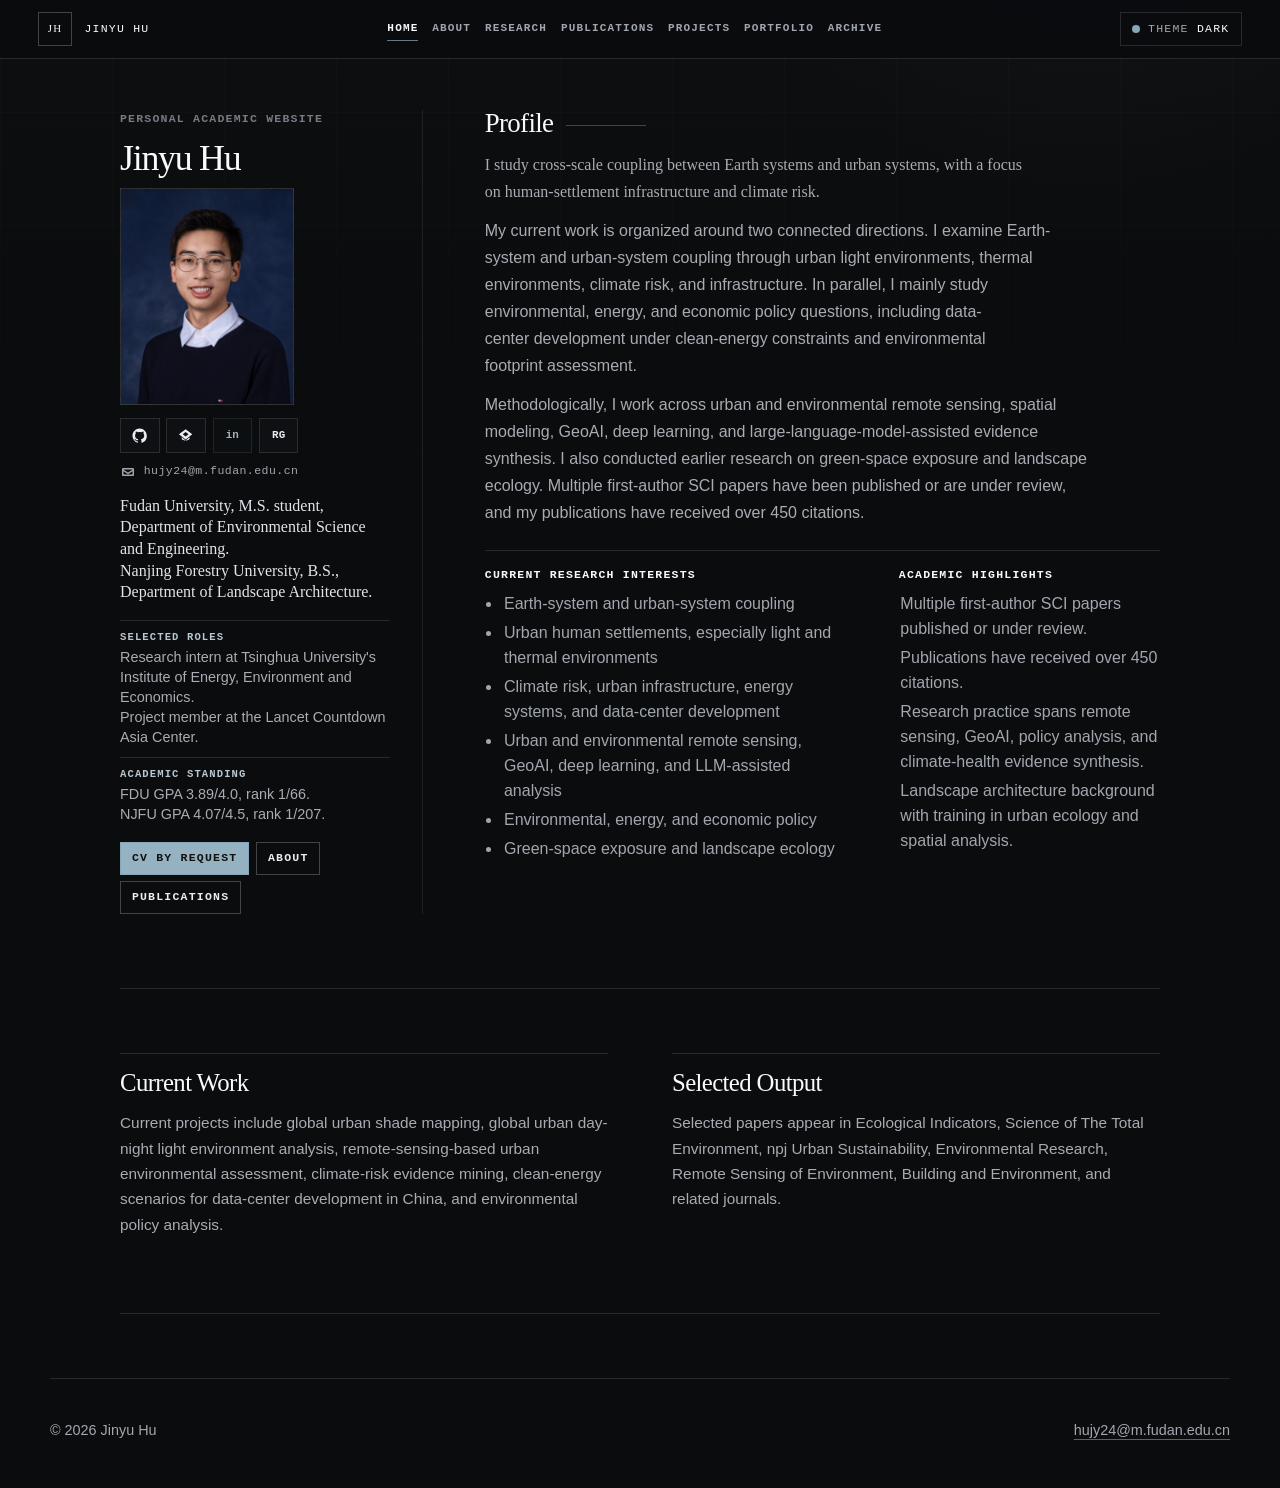
==== commit 6d7c35fa: "Unify navigation typography" ====
--- a/index.html
+++ b/index.html
@@ -15,7 +15,7 @@
       }
     })();
   </script>
-  <link rel="stylesheet" href="styles.css?v=20260530-linkedin">
+  <link rel="stylesheet" href="styles.css?v=nav-uniform-20260603">
 </head>
 <body>
   <header class="site-header">
--- a/styles.css
+++ b/styles.css
@@ -185,7 +185,14 @@
 
 .nav a {
   position: relative;
+  display: inline-flex;
+  align-items: center;
+  min-height: 1rem;
   color: var(--muted);
+  font-size: 0.69rem;
+  font-weight: 700;
+  line-height: 1;
+  letter-spacing: 0.105em;
   text-decoration: none;
 }
 
@@ -2108,12 +2115,38 @@
   width: min(1100px, calc(100% - 2.25rem));
 }
 
+.about-title {
+  padding-bottom: clamp(2rem, 4vw, 3.4rem);
+}
+
+.about-title h1 {
+  max-width: 780px;
+  font-size: clamp(1.85rem, 3.35vw, 3.15rem);
+  line-height: 1.02;
+}
+
+.about-wordcloud-section {
+  display: block;
+  padding: clamp(1.2rem, 3vw, 2.1rem) 0 clamp(1.5rem, 3.6vw, 2.6rem);
+  border-bottom: 1px solid var(--line);
+}
+
+.about-wordcloud-section .about-section__heading h2 {
+  max-width: none;
+}
+
 .about-overview {
   display: grid;
   grid-template-columns: minmax(0, 1.55fr) minmax(260px, 0.75fr);
   gap: clamp(1.6rem, 5vw, 4rem);
   padding: clamp(1.8rem, 4vw, 3.1rem) 0;
   border-bottom: 1px solid var(--line);
+}
+
+.about-overview--trajectory {
+  grid-template-columns: minmax(0, 0.95fr) minmax(320px, 1.05fr);
+  gap: clamp(1.4rem, 3.8vw, 3rem);
+  align-items: stretch;
 }
 
 .about-overview__bio {
@@ -2132,6 +2165,133 @@
   color: color-mix(in srgb, var(--muted) 90%, var(--ink));
   font-size: clamp(1rem, 1.25vw, 1.08rem);
   line-height: 1.76;
+}
+
+.about-overview--trajectory .about-overview__bio h2 {
+  max-width: 640px;
+  font-size: clamp(1.65rem, 2.8vw, 2.35rem);
+}
+
+.about-overview--trajectory .about-overview__bio p:not(.eyebrow) {
+  max-width: 680px;
+  font-size: 0.98rem;
+  line-height: 1.68;
+}
+
+.about-keyword-panel {
+  display: flex;
+  flex-direction: column;
+  justify-content: space-between;
+  min-height: 100%;
+  padding: clamp(1rem, 2.3vw, 1.35rem);
+  border: 1px solid var(--line);
+  background:
+    linear-gradient(135deg, color-mix(in srgb, var(--panel) 78%, transparent), color-mix(in srgb, var(--paper-2) 84%, transparent));
+}
+
+.keyword-orbit {
+  display: flex;
+  flex-wrap: wrap;
+  align-content: center;
+  gap: 0.45rem;
+  min-height: 15rem;
+  margin-top: 1rem;
+}
+
+.keyword-orbit span {
+  display: inline-flex;
+  align-items: center;
+  min-height: 2.05rem;
+  padding: 0 0.68rem;
+  border: 1px solid color-mix(in srgb, var(--line) 88%, transparent);
+  color: color-mix(in srgb, var(--ink) 82%, var(--muted));
+  background: color-mix(in srgb, var(--panel) 68%, transparent);
+  font-family: var(--mono);
+  font-size: 0.68rem;
+  font-weight: 700;
+  letter-spacing: 0.08em;
+  text-transform: uppercase;
+}
+
+.keyword-orbit .keyword-orbit__core {
+  min-height: 2.7rem;
+  border-color: color-mix(in srgb, var(--accent) 54%, var(--line));
+  color: var(--accent-2);
+  font-size: 0.82rem;
+}
+
+.about-word-cloud {
+  position: relative;
+  min-height: clamp(15.5rem, 28vw, 19.5rem);
+  max-width: 920px;
+  margin: clamp(0.35rem, 1.4vw, 0.85rem) auto 0;
+  overflow: hidden;
+}
+
+.about-word-cloud::before {
+  content: "";
+  position: absolute;
+  inset: 18% 16%;
+  border-radius: 50%;
+  background:
+    radial-gradient(circle, color-mix(in srgb, var(--accent) 9%, transparent), transparent 64%),
+    radial-gradient(circle at 58% 58%, color-mix(in srgb, var(--accent-2) 9%, transparent), transparent 58%);
+  filter: blur(18px);
+  opacity: 0.55;
+  pointer-events: none;
+}
+
+.word-cloud__term {
+  position: absolute;
+  left: var(--x);
+  top: var(--y);
+  z-index: 1;
+  display: inline-block;
+  translate: -50% -50%;
+  color: color-mix(in srgb, var(--ink) 76%, var(--muted));
+  font-family: var(--serif);
+  font-weight: 600;
+  line-height: 1;
+  white-space: nowrap;
+}
+
+.word-cloud__term:nth-child(3n) {
+  color: color-mix(in srgb, var(--accent-2) 82%, var(--ink));
+}
+
+.word-cloud__term:nth-child(4n) {
+  color: color-mix(in srgb, var(--muted) 86%, var(--ink));
+}
+
+.word-cloud__term:nth-child(5n) {
+  color: color-mix(in srgb, var(--accent) 74%, var(--ink));
+}
+
+.word-cloud__term--xxl {
+  font-size: clamp(1.55rem, 3.15vw, 2.72rem);
+  color: var(--ink-strong);
+}
+
+.word-cloud__term--xl {
+  font-size: clamp(1.08rem, 2.05vw, 1.75rem);
+}
+
+.word-cloud__term--lg {
+  font-size: clamp(0.88rem, 1.44vw, 1.2rem);
+}
+
+.word-cloud__term--md {
+  font-size: clamp(0.76rem, 1.18vw, 0.98rem);
+}
+
+.word-cloud__term--sm {
+  font-size: clamp(0.66rem, 0.95vw, 0.8rem);
+  letter-spacing: 0.03em;
+}
+
+.word-cloud__term--xs {
+  font-size: clamp(0.58rem, 0.78vw, 0.7rem);
+  letter-spacing: 0.03em;
 }
 
 .about-overview__facts {
@@ -2213,6 +2373,284 @@
 .about-section--contact .link-list {
   margin: 0;
   color: color-mix(in srgb, var(--muted) 90%, var(--ink));
+}
+
+.about-section--map {
+  display: block;
+  border-bottom: 0;
+}
+
+.about-section--map .about-section__heading h2 {
+  max-width: none;
+}
+
+.about-section--map .about-section__body {
+  margin-top: clamp(1rem, 2.6vw, 1.6rem);
+}
+
+.about-map {
+  display: grid;
+  gap: 0.85rem;
+}
+
+.about-webgis {
+  position: relative;
+  overflow: hidden;
+  border: 1px solid var(--line);
+  background:
+    linear-gradient(135deg, color-mix(in srgb, var(--panel) 82%, transparent), color-mix(in srgb, var(--paper-2) 88%, transparent));
+}
+
+.about-webgis__viewport {
+  position: relative;
+  height: clamp(21rem, 50vw, 34rem);
+  min-height: 21rem;
+  overflow: hidden;
+  background:
+    radial-gradient(circle at 25% 20%, color-mix(in srgb, var(--accent) 10%, transparent), transparent 34%),
+    color-mix(in srgb, var(--paper-3) 68%, var(--panel));
+  cursor: grab;
+  touch-action: none;
+  user-select: none;
+}
+
+.about-webgis__viewport.is-dragging {
+  cursor: grabbing;
+}
+
+.about-webgis__tiles,
+.about-webgis__markers {
+  position: absolute;
+  inset: 0;
+}
+
+.about-webgis__tiles {
+  pointer-events: none;
+}
+
+.about-webgis__markers {
+  pointer-events: none;
+}
+
+.about-webgis__tile {
+  position: absolute;
+  width: 256px;
+  height: 256px;
+  max-width: none;
+  user-select: none;
+  -webkit-user-drag: none;
+}
+
+html[data-theme="dark"] .about-webgis__tile {
+  filter: saturate(0.86) contrast(0.92) brightness(0.72);
+}
+
+.about-webgis__marker {
+  position: absolute;
+  left: 0;
+  top: 0;
+  z-index: 2;
+  display: inline-flex;
+  align-items: center;
+  gap: 0.28rem;
+  min-width: 0;
+  padding: 0;
+  border: 0;
+  color: var(--ink-strong);
+  background: transparent;
+  font-family: var(--mono);
+  font-size: 0.6rem;
+  font-weight: 800;
+  letter-spacing: 0.08em;
+  text-transform: uppercase;
+  white-space: nowrap;
+  translate: -0.28rem -50%;
+  text-shadow:
+    0 1px 0 var(--paper),
+    0 0 9px var(--paper),
+    0 0 18px var(--paper);
+  cursor: default;
+  pointer-events: auto;
+}
+
+.about-webgis__pin {
+  position: relative;
+  flex: 0 0 auto;
+  width: 0.58rem;
+  height: 0.58rem;
+  border: 2px solid color-mix(in srgb, var(--paper) 90%, transparent);
+  border-radius: 50%;
+  background: var(--accent);
+  box-shadow:
+    0 0 0 0.28rem color-mix(in srgb, var(--accent) 15%, transparent),
+    0 4px 14px color-mix(in srgb, #000 24%, transparent);
+}
+
+.about-webgis__pin::after {
+  content: "";
+  position: absolute;
+  left: 50%;
+  top: 100%;
+  width: 1px;
+  height: 0.72rem;
+  background: color-mix(in srgb, var(--accent) 72%, var(--ink));
+  transform: translateX(-50%);
+}
+
+.about-webgis__label {
+  display: inline-block;
+  transform: translateY(-0.04rem);
+}
+
+.about-webgis__marker[data-type="network"] {
+  z-index: 1;
+  color: color-mix(in srgb, var(--ink) 82%, var(--muted));
+  font-size: 0.52rem;
+  font-weight: 700;
+}
+
+.about-webgis__marker[data-type="network"] .about-webgis__pin {
+  width: 0.45rem;
+  height: 0.45rem;
+  background: var(--accent-2);
+  box-shadow:
+    0 0 0 0.22rem color-mix(in srgb, var(--accent-2) 13%, transparent),
+    0 4px 12px color-mix(in srgb, #000 20%, transparent);
+}
+
+.about-webgis__marker[data-type="network"] .about-webgis__pin::after {
+  height: 0.58rem;
+  background: color-mix(in srgb, var(--accent-2) 70%, var(--ink));
+}
+
+.about-webgis__marker[data-type="both"] .about-webgis__pin {
+  background: linear-gradient(135deg, var(--accent), var(--accent-2));
+  box-shadow:
+    0 0 0 0.26rem color-mix(in srgb, var(--accent) 15%, transparent),
+    0 0 0 0.46rem color-mix(in srgb, var(--accent-2) 10%, transparent),
+    0 4px 14px color-mix(in srgb, #000 24%, transparent);
+}
+
+.about-webgis__controls {
+  position: absolute;
+  right: 0.85rem;
+  top: 0.85rem;
+  z-index: 5;
+  display: flex;
+  overflow: hidden;
+  border: 1px solid color-mix(in srgb, var(--line) 82%, transparent);
+  background: color-mix(in srgb, var(--paper) 86%, transparent);
+  box-shadow: 0 16px 40px color-mix(in srgb, #000 18%, transparent);
+}
+
+.about-webgis__controls button {
+  min-width: 2.25rem;
+  height: 2.25rem;
+  border: 0;
+  border-right: 1px solid color-mix(in srgb, var(--line) 82%, transparent);
+  color: var(--ink);
+  background: transparent;
+  font-family: var(--mono);
+  font-size: 0.72rem;
+  font-weight: 800;
+  cursor: pointer;
+}
+
+.about-webgis__controls button:last-child {
+  min-width: 3.8rem;
+  border-right: 0;
+  letter-spacing: 0.04em;
+  text-transform: uppercase;
+}
+
+.about-webgis__controls button:hover {
+  background: color-mix(in srgb, var(--accent) 12%, transparent);
+}
+
+.about-webgis__status {
+  position: absolute;
+  left: 0.85rem;
+  bottom: 0.72rem;
+  z-index: 5;
+  max-width: min(34rem, calc(100% - 1.7rem));
+  margin: 0;
+  padding: 0.42rem 0.56rem;
+  border: 1px solid color-mix(in srgb, var(--line) 74%, transparent);
+  color: color-mix(in srgb, var(--ink) 78%, var(--muted));
+  background: color-mix(in srgb, var(--paper) 84%, transparent);
+  font-family: var(--mono);
+  font-size: 0.58rem;
+  font-weight: 700;
+  letter-spacing: 0.08em;
+  text-transform: uppercase;
+}
+
+.about-map__meta {
+  display: grid;
+  grid-template-columns: minmax(0, auto) minmax(0, 1fr);
+  align-items: center;
+  gap: 0.8rem 1rem;
+  color: color-mix(in srgb, var(--muted) 88%, var(--ink));
+  font-size: 0.84rem;
+}
+
+.about-map__meta p {
+  margin: 0;
+}
+
+.about-map__legend {
+  display: flex;
+  flex-wrap: wrap;
+  gap: 0.48rem 0.8rem;
+  color: color-mix(in srgb, var(--ink) 86%, var(--muted));
+  font-family: var(--mono);
+  font-size: 0.62rem;
+  font-weight: 700;
+  letter-spacing: 0.09em;
+  text-transform: uppercase;
+}
+
+.about-map__legend span {
+  display: inline-flex;
+  align-items: center;
+  gap: 0.34rem;
+}
+
+.about-map__dot {
+  display: inline-block;
+  width: 0.54rem;
+  height: 0.54rem;
+  border-radius: 50%;
+  background: var(--accent);
+}
+
+.about-map__dot--network {
+  background: var(--accent-2);
+}
+
+.about-map__lists {
+  display: grid;
+  grid-template-columns: repeat(2, minmax(0, 1fr));
+  gap: 1px;
+  background: var(--line);
+  border: 1px solid var(--line);
+}
+
+.about-map__lists section {
+  padding: 0.85rem;
+  background: color-mix(in srgb, var(--panel) 72%, transparent);
+}
+
+.about-map__lists h3 {
+  margin: 0 0 0.35rem;
+  font-size: 1rem;
+}
+
+.about-map__lists p {
+  margin: 0;
+  color: color-mix(in srgb, var(--muted) 90%, var(--ink));
+  font-size: 0.88rem;
+  line-height: 1.5;
 }
 
 .timeline-list {
@@ -2601,6 +3039,7 @@
     grid-template-columns: 1fr;
   }
 
+  .about-wordcloud-section,
   .about-overview,
   .about-section {
     grid-template-columns: 1fr;
@@ -2608,6 +3047,49 @@
 
   .about-section__heading h2 {
     max-width: none;
+  }
+
+  .keyword-orbit {
+    min-height: 0;
+  }
+
+  .about-word-cloud {
+    display: flex;
+    flex-wrap: wrap;
+    align-content: center;
+    justify-content: center;
+    gap: 0.28rem 0.72rem;
+    min-height: 0;
+    padding-block: 0.55rem;
+  }
+
+  .about-word-cloud::before {
+    inset: 8% 6%;
+  }
+
+  .word-cloud__term {
+    position: relative;
+    left: auto;
+    top: auto;
+    translate: none;
+  }
+
+  .about-map__meta,
+  .about-map__lists {
+    grid-template-columns: 1fr;
+  }
+
+  .about-webgis__viewport {
+    height: clamp(18rem, 82vw, 24rem);
+    min-height: 18rem;
+  }
+
+  .about-webgis__marker {
+    gap: 0;
+  }
+
+  .about-webgis__label {
+    display: none;
   }
 
   .skill-grid,
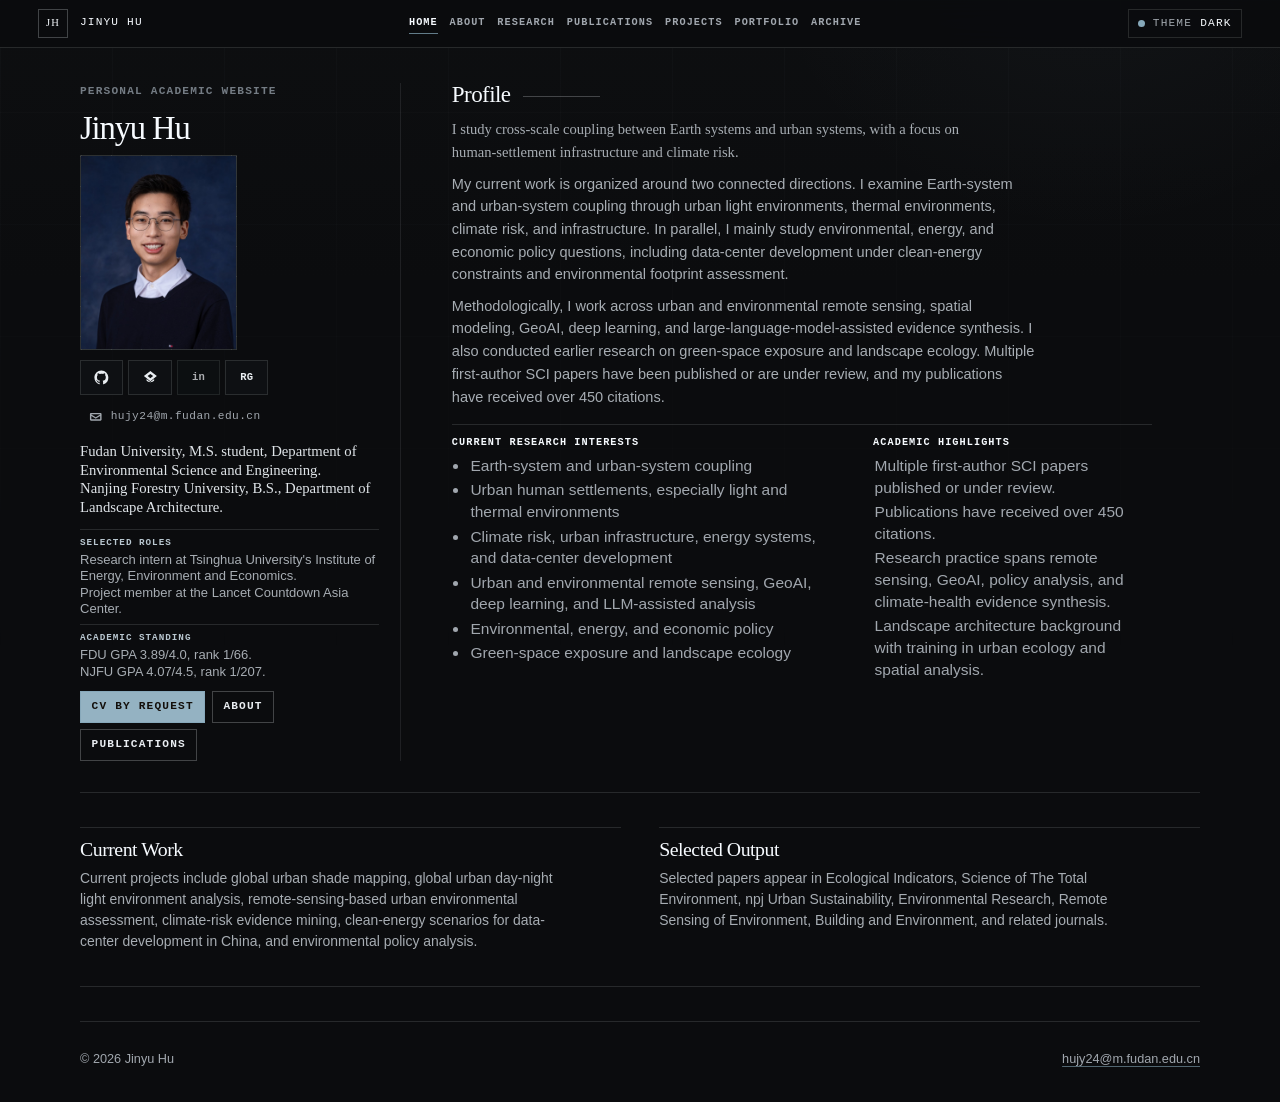
==== commit 488d16a0: "Tighten site layout density" ====
--- a/index.html
+++ b/index.html
@@ -15,7 +15,7 @@
       }
     })();
   </script>
-  <link rel="stylesheet" href="styles.css?v=nav-uniform-20260603">
+  <link rel="stylesheet" href="styles.css?v=density-pass-20260604">
 </head>
 <body>
   <header class="site-header">
--- a/styles.css
+++ b/styles.css
@@ -2120,9 +2120,9 @@
 }
 
 .about-title h1 {
-  max-width: 780px;
-  font-size: clamp(1.85rem, 3.35vw, 3.15rem);
-  line-height: 1.02;
+  max-width: 720px;
+  font-size: clamp(1.72rem, 2.85vw, 2.55rem);
+  line-height: 1.08;
 }
 
 .about-wordcloud-section {
@@ -2340,8 +2340,8 @@
 
 .about-section {
   display: grid;
-  grid-template-columns: minmax(210px, 0.32fr) minmax(0, 0.68fr);
-  gap: clamp(1.4rem, 4vw, 3.2rem);
+  grid-template-columns: minmax(150px, 0.22fr) minmax(0, 0.78fr);
+  gap: clamp(1.2rem, 3.2vw, 2.3rem);
   padding: clamp(1.65rem, 3.8vw, 2.8rem) 0;
   border-bottom: 1px solid var(--line);
 }
@@ -2351,8 +2351,8 @@
 }
 
 .about-section__heading h2 {
-  max-width: 330px;
-  font-size: clamp(1.18rem, 2vw, 1.55rem);
+  max-width: 240px;
+  font-size: clamp(1.02rem, 1.55vw, 1.28rem);
   line-height: 1.18;
   letter-spacing: -0.018em;
 }
@@ -2368,6 +2368,18 @@
 .about-timeline article,
 .about-skill-grid section {
   background: color-mix(in srgb, var(--panel) 70%, transparent);
+}
+
+.about-page .about-timeline h3,
+.about-page .about-skill-grid h3 {
+  font-size: clamp(1.04rem, 1.55vw, 1.22rem);
+  line-height: 1.18;
+}
+
+.about-page .about-timeline p,
+.about-page .about-skill-grid p {
+  font-size: 0.95rem;
+  line-height: 1.6;
 }
 
 .about-section--contact .link-list {
@@ -2450,9 +2462,10 @@
   left: 0;
   top: 0;
   z-index: 2;
+  width: max-content;
   display: inline-flex;
   align-items: center;
-  gap: 0.28rem;
+  gap: 0.34rem;
   min-width: 0;
   padding: 0;
   border: 0;
@@ -2464,7 +2477,7 @@
   letter-spacing: 0.08em;
   text-transform: uppercase;
   white-space: nowrap;
-  translate: -0.28rem -50%;
+  translate: -0.34rem calc(-100% + 0.24rem);
   text-shadow:
     0 1px 0 var(--paper),
     0 0 9px var(--paper),
@@ -2473,33 +2486,35 @@
   pointer-events: auto;
 }
 
-.about-webgis__pin {
+.about-webgis__symbol {
   position: relative;
   flex: 0 0 auto;
-  width: 0.58rem;
-  height: 0.58rem;
-  border: 2px solid color-mix(in srgb, var(--paper) 90%, transparent);
-  border-radius: 50%;
+  width: 0.68rem;
+  height: 0.68rem;
+  border: 2px solid color-mix(in srgb, var(--paper) 92%, transparent);
+  border-radius: 50% 50% 50% 0;
   background: var(--accent);
+  transform: rotate(-45deg);
   box-shadow:
-    0 0 0 0.28rem color-mix(in srgb, var(--accent) 15%, transparent),
+    0 0 0 0.25rem color-mix(in srgb, var(--accent) 14%, transparent),
     0 4px 14px color-mix(in srgb, #000 24%, transparent);
 }
 
-.about-webgis__pin::after {
+.about-webgis__symbol::after {
   content: "";
   position: absolute;
   left: 50%;
-  top: 100%;
-  width: 1px;
-  height: 0.72rem;
-  background: color-mix(in srgb, var(--accent) 72%, var(--ink));
-  transform: translateX(-50%);
+  top: 50%;
+  width: 0.2rem;
+  height: 0.2rem;
+  border-radius: 50%;
+  background: color-mix(in srgb, var(--paper) 92%, transparent);
+  transform: translate(-50%, -50%);
 }
 
 .about-webgis__label {
   display: inline-block;
-  transform: translateY(-0.04rem);
+  transform: translateY(-0.42rem);
 }
 
 .about-webgis__marker[data-type="network"] {
@@ -2507,28 +2522,27 @@
   color: color-mix(in srgb, var(--ink) 82%, var(--muted));
   font-size: 0.52rem;
   font-weight: 700;
-}
-
-.about-webgis__marker[data-type="network"] .about-webgis__pin {
-  width: 0.45rem;
-  height: 0.45rem;
+  translate: -0.25rem -50%;
+}
+
+.about-webgis__marker[data-type="network"] .about-webgis__symbol {
+  width: 0.5rem;
+  height: 0.5rem;
+  border-width: 1px;
+  border-radius: 0.12rem;
   background: var(--accent-2);
+  transform: rotate(45deg);
   box-shadow:
-    0 0 0 0.22rem color-mix(in srgb, var(--accent-2) 13%, transparent),
+    0 0 0 0.18rem color-mix(in srgb, var(--accent-2) 13%, transparent),
     0 4px 12px color-mix(in srgb, #000 20%, transparent);
 }
 
-.about-webgis__marker[data-type="network"] .about-webgis__pin::after {
-  height: 0.58rem;
-  background: color-mix(in srgb, var(--accent-2) 70%, var(--ink));
-}
-
-.about-webgis__marker[data-type="both"] .about-webgis__pin {
-  background: linear-gradient(135deg, var(--accent), var(--accent-2));
-  box-shadow:
-    0 0 0 0.26rem color-mix(in srgb, var(--accent) 15%, transparent),
-    0 0 0 0.46rem color-mix(in srgb, var(--accent-2) 10%, transparent),
-    0 4px 14px color-mix(in srgb, #000 24%, transparent);
+.about-webgis__marker[data-type="network"] .about-webgis__symbol::after {
+  display: none;
+}
+
+.about-webgis__marker[data-type="network"] .about-webgis__label {
+  transform: translateY(0);
 }
 
 .about-webgis__controls {
@@ -2594,10 +2608,6 @@
   font-size: 0.84rem;
 }
 
-.about-map__meta p {
-  margin: 0;
-}
-
 .about-map__legend {
   display: flex;
   flex-wrap: wrap;
@@ -2620,12 +2630,18 @@
   display: inline-block;
   width: 0.54rem;
   height: 0.54rem;
-  border-radius: 50%;
+  border: 1px solid color-mix(in srgb, var(--paper) 88%, transparent);
+  border-radius: 50% 50% 50% 0;
   background: var(--accent);
+  transform: rotate(-45deg);
 }
 
 .about-map__dot--network {
+  width: 0.48rem;
+  height: 0.48rem;
+  border-radius: 0.12rem;
   background: var(--accent-2);
+  transform: rotate(45deg);
 }
 
 .about-map__lists {
@@ -2730,13 +2746,13 @@
 }
 
 .research-title {
-  padding: clamp(2.4rem, 5vw, 4rem) 0 clamp(1.8rem, 4vw, 3rem);
+  padding: clamp(2rem, 4.2vw, 3.2rem) 0 clamp(1.45rem, 3.2vw, 2.35rem);
 }
 
 .research-title h1 {
-  max-width: 900px;
-  font-size: clamp(2.35rem, 4.4vw, 4.25rem);
-  line-height: 0.98;
+  max-width: 780px;
+  font-size: clamp(1.85rem, 3vw, 2.7rem);
+  line-height: 1.08;
 }
 
 .page-lead {
@@ -2744,15 +2760,15 @@
   margin: 1rem 0 0;
   color: color-mix(in srgb, var(--ink) 76%, var(--muted));
   font-family: var(--serif);
-  font-size: clamp(1.02rem, 1.7vw, 1.28rem);
-  line-height: 1.42;
+  font-size: clamp(0.98rem, 1.35vw, 1.12rem);
+  line-height: 1.5;
 }
 
 .research-positioning {
   display: grid;
   grid-template-columns: minmax(0, 1.1fr) minmax(260px, 0.9fr);
   gap: clamp(1rem, 2.6vw, 2rem);
-  padding: clamp(1.9rem, 4vw, 3rem) 0;
+  padding: clamp(1.55rem, 3.4vw, 2.45rem) 0;
   border-top: 1px solid var(--line);
 }
 
@@ -2760,8 +2776,8 @@
 .method-integration__intro h2 {
   max-width: 780px;
   margin: 0 0 0.75rem;
-  font-size: clamp(1.6rem, 3vw, 3rem);
-  line-height: 1.03;
+  font-size: clamp(1.28rem, 2.1vw, 1.85rem);
+  line-height: 1.14;
 }
 
 .research-positioning__main p,
@@ -2770,7 +2786,7 @@
 .method-integration__intro p,
   .method-grid p {
   color: color-mix(in srgb, var(--muted) 90%, var(--ink));
-  line-height: 1.58;
+  line-height: 1.55;
 }
 
 .research-positioning__main p {
@@ -2831,7 +2847,7 @@
   display: grid;
   grid-template-columns: repeat(2, minmax(0, 1fr));
   gap: 1px;
-  padding: clamp(1.4rem, 3.4vw, 2.5rem) 0;
+  padding: clamp(1.25rem, 3vw, 2.15rem) 0;
   background: var(--line);
   border-top: 1px solid var(--line);
   border-bottom: 1px solid var(--line);
@@ -2842,7 +2858,7 @@
   grid-template-columns: 1fr;
   gap: 1rem;
   min-height: 100%;
-  padding: clamp(1rem, 2vw, 1.35rem);
+  padding: clamp(0.9rem, 1.8vw, 1.2rem);
   border-bottom: 0;
   background: color-mix(in srgb, var(--panel) 74%, transparent);
 }
@@ -2851,7 +2867,7 @@
 .research-theme--wide {
   grid-column: 1 / -1;
   grid-template-columns: minmax(140px, 0.22fr) minmax(0, 1fr);
-  padding: clamp(1.15rem, 2.5vw, 1.7rem);
+  padding: clamp(1rem, 2.1vw, 1.45rem);
 }
 
 .research-theme__meta {
@@ -2883,49 +2899,49 @@
 
 .research-theme__body h2 {
   max-width: 820px;
-  margin: 0 0 0.7rem;
-  font-size: clamp(1.35rem, 2.3vw, 2.25rem);
-  line-height: 1.08;
+  margin: 0 0 0.58rem;
+  font-size: clamp(1.18rem, 1.8vw, 1.55rem);
+  line-height: 1.16;
 }
 
 .research-theme--primary .research-theme__body h2 {
-  font-size: clamp(1.65rem, 3vw, 2.85rem);
+  font-size: clamp(1.34rem, 2.25vw, 2rem);
 }
 
 .research-theme--wide .research-theme__body h2 {
-  font-size: clamp(1.45rem, 2.6vw, 2.55rem);
+  font-size: clamp(1.24rem, 2vw, 1.78rem);
 }
 
 .research-theme__body > p {
   max-width: 780px;
-  margin: 0.55rem 0 0;
-  font-size: 0.94rem;
+  margin: 0.48rem 0 0;
+  font-size: 0.91rem;
 }
 
 .research-theme__grid {
   display: grid;
   grid-template-columns: repeat(3, minmax(0, 1fr));
   gap: 1px;
-  margin-top: 1rem;
+  margin-top: 0.85rem;
   background: var(--line);
   border: 1px solid var(--line);
 }
 
 .research-theme__grid section {
-  min-height: 126px;
-  padding: 0.75rem;
+  min-height: 112px;
+  padding: 0.68rem;
   background: color-mix(in srgb, var(--panel) 72%, transparent);
 }
 
 .research-theme__grid h3,
 .method-grid h3 {
   margin: 0 0 0.6rem;
-  font-size: clamp(1.05rem, 1.8vw, 1.35rem);
+  font-size: clamp(0.96rem, 1.35vw, 1.12rem);
 }
 
 .research-theme__grid p {
   margin: 0;
-  font-size: 0.84rem;
+  font-size: 0.82rem;
   line-height: 1.5;
 }
 
@@ -2933,14 +2949,14 @@
   display: grid;
   grid-template-columns: minmax(0, 0.72fr) minmax(0, 1.28fr);
   gap: clamp(1rem, 2.8vw, 2rem);
-  padding: clamp(1.9rem, 4vw, 3rem) 0;
+  padding: clamp(1.55rem, 3.4vw, 2.45rem) 0;
   border-bottom: 1px solid var(--line);
 }
 
 .method-integration__intro p {
   max-width: 640px;
-  margin: 0.7rem 0 0;
-  font-size: 0.94rem;
+  margin: 0.62rem 0 0;
+  font-size: 0.91rem;
 }
 
 .method-grid {
@@ -2953,14 +2969,14 @@
 }
 
 .method-grid article {
-  min-height: 132px;
-  padding: 0.8rem;
+  min-height: 116px;
+  padding: 0.72rem;
   background: color-mix(in srgb, var(--panel) 72%, transparent);
 }
 
 .method-grid p {
   margin: 0;
-  font-size: 0.84rem;
+  font-size: 0.82rem;
   line-height: 1.5;
 }
 
@@ -4577,3 +4593,727 @@
     font-size: 0.6rem;
   }
 }
+
+/* Site density pass: reduce non-informative vertical whitespace before adding new visuals. */
+html {
+  font-size: 15.5px;
+}
+
+.site-header {
+  padding-block: 0.56rem;
+}
+
+.brand-mark {
+  width: 1.9rem;
+  height: 1.9rem;
+}
+
+.nav {
+  gap: 0.48rem 0.76rem;
+}
+
+.nav a {
+  min-height: 0.85rem;
+  font-size: 0.66rem;
+}
+
+.theme-toggle {
+  min-height: 1.9rem;
+  padding-inline: 0.58rem;
+}
+
+.home-main,
+.page-shell,
+.about-page {
+  width: min(1120px, calc(100% - 2rem));
+}
+
+.page-shell {
+  padding-top: 0.95rem;
+}
+
+.page-title,
+.research-title,
+.about-title,
+.portfolio-title--compact {
+  padding: clamp(0.9rem, 2vw, 1.45rem) 0 clamp(0.9rem, 2vw, 1.45rem);
+}
+
+.page-title .eyebrow,
+.about-section__heading .eyebrow,
+.project-section-heading .eyebrow,
+.portfolio-reader-info__text .pub-meta,
+.pub-group__label {
+  margin-bottom: 0.34rem;
+}
+
+.page-title h1,
+.about-title h1,
+.research-title h1,
+.portfolio-title--compact h1 {
+  max-width: 820px;
+  font-size: clamp(1.45rem, 2.2vw, 2.05rem);
+  line-height: 1.08;
+}
+
+.page-lead,
+.portfolio-title--compact .portfolio-lead {
+  max-width: 760px;
+  margin-top: 0.62rem;
+  font-size: 0.94rem;
+  line-height: 1.42;
+}
+
+.academic-home {
+  padding-top: 0.72rem;
+}
+
+.academic-profile {
+  grid-template-columns: minmax(230px, 0.3fr) minmax(0, 0.7fr);
+  gap: clamp(1.3rem, 4vw, 3.8rem);
+  padding: clamp(0.8rem, 2vw, 1.55rem) 0 clamp(1.15rem, 2.5vw, 2rem);
+}
+
+.academic-sidebar {
+  top: 3.9rem;
+  padding-right: clamp(0.8rem, 2vw, 1.35rem);
+}
+
+.academic-sidebar h1 {
+  font-size: clamp(1.72rem, 2.55vw, 2.35rem);
+}
+
+.portrait-frame {
+  margin: 0.58rem 0 0.66rem;
+}
+
+:root {
+  --profile-media-width: 10.1rem;
+  --measure: 72ch;
+}
+
+.academic-sidebar .profile-title {
+  margin-top: 0.62rem;
+  font-size: clamp(0.94rem, 1.15vw, 1.04rem);
+  line-height: 1.26;
+}
+
+.profile-meta {
+  gap: 0.42rem;
+  margin-top: 0.82rem;
+}
+
+.profile-meta div {
+  padding-top: 0.38rem;
+}
+
+.profile-meta dt {
+  margin-bottom: 0.08rem;
+  font-size: 0.6rem;
+}
+
+.profile-meta dd {
+  font-size: 0.84rem;
+  line-height: 1.26;
+}
+
+.profile-link-panel {
+  gap: 0.44rem;
+  margin-bottom: 0.64rem;
+}
+
+.profile-social-links {
+  gap: 0.34rem;
+}
+
+.profile-social-link {
+  min-height: 2rem;
+}
+
+.profile-email-link {
+  min-height: 2rem;
+  padding-inline: 0.5rem;
+}
+
+.academic-sidebar .profile-actions {
+  margin-top: 0.74rem;
+}
+
+.academic-intro h2 {
+  font-size: clamp(1.28rem, 1.8vw, 1.72rem);
+}
+
+.intro-lead {
+  margin: 0.56rem 0 0.66rem;
+  font-size: clamp(1.02rem, 1.38vw, 1.18rem);
+  line-height: 1.34;
+}
+
+.academic-intro p {
+  margin: 0.56rem 0;
+  font-size: 0.94rem;
+  line-height: 1.56;
+}
+
+.academic-columns {
+  gap: clamp(1rem, 2.8vw, 2.2rem);
+  margin-top: 1rem;
+  padding-top: 0.82rem;
+}
+
+.academic-columns h3 {
+  margin-bottom: 0.46rem;
+  font-size: 0.66rem;
+}
+
+.academic-columns li {
+  margin: 0.18rem 0;
+  line-height: 1.4;
+}
+
+.home-supplement {
+  gap: clamp(1.2rem, 3vw, 2.8rem);
+  padding: clamp(1.2rem, 2.8vw, 2.2rem) 0;
+}
+
+.home-supplement > div {
+  padding-top: 0.72rem;
+}
+
+.home-supplement h2 {
+  font-size: clamp(1.05rem, 1.55vw, 1.32rem);
+}
+
+.home-supplement p {
+  margin: 0.55rem 0 0;
+  font-size: 0.9rem;
+  line-height: 1.5;
+}
+
+.content-grid,
+.research-map,
+.pub-list,
+.portfolio-grid,
+.archive-list,
+.section,
+.project-list {
+  padding: clamp(1.05rem, 2.5vw, 1.85rem) 0;
+}
+
+.research-positioning,
+.method-integration {
+  gap: clamp(0.8rem, 2vw, 1.45rem);
+  padding: clamp(0.95rem, 2.2vw, 1.6rem) 0;
+}
+
+.research-positioning__main h2,
+.method-integration__intro h2 {
+  margin-bottom: 0.52rem;
+  font-size: clamp(1.12rem, 1.75vw, 1.52rem);
+}
+
+.research-positioning__main p,
+.research-positioning__aside p,
+.research-theme__body p,
+.method-integration__intro p,
+.method-grid p {
+  font-size: 0.86rem;
+  line-height: 1.42;
+}
+
+.research-positioning__main p,
+.research-theme__body > p {
+  margin-top: 0.44rem;
+}
+
+.research-positioning__aside {
+  padding: 0.82rem;
+}
+
+.research-positioning__aside h2 {
+  margin-bottom: 0.38rem;
+  font-size: clamp(1rem, 1.45vw, 1.25rem);
+}
+
+.research-positioning__aside dl {
+  margin-top: 0.62rem;
+}
+
+.research-positioning__aside div {
+  padding: 0.52rem;
+}
+
+.research-positioning__aside dt,
+.research-theme__meta span,
+.research-positioning__aside dd {
+  font-size: 0.62rem;
+}
+
+.research-theme-list {
+  padding: clamp(0.72rem, 1.8vw, 1.28rem) 0;
+}
+
+.research-theme,
+.research-theme--primary,
+.research-theme--wide {
+  gap: 0.72rem;
+  padding: clamp(0.72rem, 1.5vw, 1rem);
+}
+
+.research-theme--primary,
+.research-theme--wide {
+  grid-template-columns: minmax(125px, 0.18fr) minmax(0, 1fr);
+}
+
+.research-theme__meta span {
+  min-height: 1.55rem;
+  padding-inline: 0.42rem;
+}
+
+.research-theme__meta p {
+  max-width: 12rem;
+  margin-top: 0.42rem;
+  font-size: 0.72rem;
+  line-height: 1.3;
+}
+
+.research-theme__body h2,
+.research-theme--primary .research-theme__body h2,
+.research-theme--wide .research-theme__body h2 {
+  margin-bottom: 0.36rem;
+  font-size: clamp(1.08rem, 1.65vw, 1.52rem);
+  line-height: 1.12;
+}
+
+.research-theme__grid {
+  margin-top: 0.56rem;
+}
+
+.research-theme__grid section,
+.method-grid article {
+  min-height: 88px;
+  padding: 0.54rem;
+}
+
+.research-theme__grid h3,
+.method-grid h3 {
+  margin-bottom: 0.36rem;
+  font-size: clamp(0.9rem, 1.05vw, 1rem);
+}
+
+.research-theme__grid p,
+.method-grid p {
+  font-size: 0.78rem;
+  line-height: 1.38;
+}
+
+.method-integration {
+  grid-template-columns: minmax(0, 0.64fr) minmax(0, 1.36fr);
+}
+
+.method-integration__intro p {
+  margin-top: 0.46rem;
+}
+
+.pub-group {
+  gap: 0.62rem;
+  padding: clamp(1rem, 2vw, 1.55rem) 0;
+}
+
+.pub-group + .pub-group {
+  margin-top: 0.25rem;
+}
+
+.pub-group--primary {
+  padding-top: clamp(1.25rem, 2.5vw, 2rem);
+}
+
+.pub-group__header {
+  padding-bottom: clamp(0.6rem, 1.3vw, 0.85rem);
+}
+
+.pub-group h2 {
+  font-size: clamp(1.22rem, 2vw, 1.85rem);
+}
+
+.publication-summary {
+  margin-top: 0.48rem;
+  font-size: 0.86rem;
+  line-height: 1.42;
+}
+
+.publication-item {
+  grid-template-columns: minmax(0, 1fr) minmax(155px, 22%);
+  column-gap: clamp(0.75rem, 1.6vw, 1.2rem);
+  padding: clamp(0.68rem, 1.35vw, 0.9rem);
+}
+
+.publication-item h3 {
+  margin-top: 0.22rem;
+  font-size: clamp(0.98rem, 1.25vw, 1.16rem);
+  line-height: 1.2;
+}
+
+.publication-item p {
+  margin-top: 0.3rem;
+  font-size: 0.86rem;
+  line-height: 1.38;
+}
+
+.publication-links {
+  gap: 0.34rem;
+  margin-top: 0.45rem;
+}
+
+.publication-links a {
+  min-height: 1.56rem;
+  padding-inline: 0.48rem;
+  font-size: 0.6rem;
+}
+
+.project-list {
+  gap: 0.72rem;
+}
+
+.project-section-heading {
+  padding: clamp(0.72rem, 1.8vw, 1rem) 0 0.08rem;
+}
+
+.project-section-heading h2 {
+  max-width: 780px;
+  font-size: clamp(1.05rem, 1.65vw, 1.38rem);
+  line-height: 1.14;
+}
+
+.project-entry {
+  grid-template-columns: minmax(155px, 0.24fr) minmax(0, 0.76fr);
+  gap: clamp(0.95rem, 2.6vw, 2.2rem);
+  padding: clamp(0.78rem, 1.8vw, 1.18rem) 0;
+}
+
+.project-meta {
+  gap: 0.32rem;
+  font-size: 0.61rem;
+}
+
+.project-body h2 {
+  font-size: clamp(1.12rem, 1.72vw, 1.46rem);
+  line-height: 1.16;
+}
+
+.project-body p {
+  margin: 0.48rem 0;
+  font-size: 0.9rem;
+  line-height: 1.5;
+}
+
+.project-body dl {
+  gap: 0.36rem;
+  margin-top: 0.72rem;
+}
+
+.project-body dl div {
+  grid-template-columns: minmax(80px, 0.18fr) minmax(0, 0.82fr);
+  gap: 0.72rem;
+  padding-top: 0.38rem;
+}
+
+.project-body dt {
+  font-size: 0.6rem;
+}
+
+.project-body dd {
+  font-size: 0.86rem;
+  line-height: 1.36;
+}
+
+.about-title {
+  padding-bottom: clamp(0.95rem, 2.1vw, 1.55rem);
+}
+
+.about-wordcloud-section {
+  padding: clamp(0.85rem, 2vw, 1.35rem) 0 clamp(0.9rem, 2vw, 1.45rem);
+}
+
+.about-section {
+  grid-template-columns: minmax(135px, 0.2fr) minmax(0, 0.8fr);
+  gap: clamp(0.9rem, 2.4vw, 1.7rem);
+  padding: clamp(1rem, 2.4vw, 1.75rem) 0;
+}
+
+.about-section__heading h2 {
+  max-width: 220px;
+  font-size: clamp(0.96rem, 1.28vw, 1.12rem);
+}
+
+.about-word-cloud {
+  min-height: clamp(10.5rem, 20vw, 14.5rem);
+  max-width: 850px;
+  margin-top: 0.1rem;
+}
+
+.word-cloud__term--xxl {
+  font-size: clamp(1.32rem, 2.42vw, 2.05rem);
+}
+
+.word-cloud__term--xl {
+  font-size: clamp(0.98rem, 1.62vw, 1.38rem);
+}
+
+.word-cloud__term--lg {
+  font-size: clamp(0.8rem, 1.15vw, 1rem);
+}
+
+.word-cloud__term--md {
+  font-size: clamp(0.68rem, 0.94vw, 0.82rem);
+}
+
+.word-cloud__term--sm {
+  font-size: clamp(0.58rem, 0.78vw, 0.68rem);
+}
+
+.word-cloud__term--xs {
+  font-size: clamp(0.52rem, 0.66vw, 0.6rem);
+}
+
+.about-timeline,
+.timeline-list {
+  gap: 0.62rem;
+}
+
+.timeline-list article,
+.skill-grid section,
+.research-detail article {
+  padding: 0.72rem;
+}
+
+.timeline-list span {
+  margin-bottom: 0.34rem;
+  font-size: 0.6rem;
+}
+
+.about-page .about-timeline h3,
+.about-page .about-skill-grid h3 {
+  margin-bottom: 0.3rem;
+  font-size: clamp(0.98rem, 1.25vw, 1.1rem);
+}
+
+.about-page .about-timeline p,
+.about-page .about-skill-grid p {
+  margin-top: 0.34rem;
+  font-size: 0.88rem;
+  line-height: 1.42;
+}
+
+.about-skill-grid,
+.skill-grid {
+  gap: 0.68rem;
+}
+
+.about-section--map .about-section__body {
+  margin-top: 0.8rem;
+}
+
+.about-map {
+  gap: 0.62rem;
+}
+
+.about-webgis__viewport {
+  height: clamp(17rem, 38vw, 25rem);
+  min-height: 17rem;
+}
+
+.about-map__lists section {
+  padding: 0.65rem;
+}
+
+.about-map__lists h3 {
+  margin-bottom: 0.24rem;
+  font-size: 0.92rem;
+}
+
+.about-map__lists p {
+  font-size: 0.8rem;
+  line-height: 1.38;
+}
+
+.archive-list {
+  gap: 0.62rem;
+}
+
+.archive-item {
+  padding: 0.86rem;
+}
+
+.archive-item h2 {
+  margin: 0.42rem 0;
+  font-size: clamp(1.05rem, 1.55vw, 1.34rem);
+  line-height: 1.16;
+}
+
+.archive-item p {
+  margin: 0.45rem 0 0;
+  font-size: 0.88rem;
+  line-height: 1.42;
+}
+
+.portfolio-page--reader {
+  width: min(1000px, calc(100% - 2rem));
+}
+
+.portfolio-reader-shell,
+.portfolio-workbench--readers {
+  gap: clamp(0.95rem, 2.5vw, 1.65rem);
+}
+
+.portfolio-workbench--readers {
+  padding-top: clamp(0.85rem, 2vw, 1.35rem);
+}
+
+.portfolio-project-reader {
+  gap: 0.62rem;
+  padding: clamp(0.62rem, 1.2vw, 0.82rem);
+}
+
+.portfolio-reader-info {
+  gap: clamp(0.75rem, 1.6vw, 1rem);
+  padding: clamp(0.7rem, 1.3vw, 0.9rem);
+}
+
+.portfolio-reader-info__text h2 {
+  font-size: clamp(1.28rem, 2vw, 1.82rem);
+}
+
+.portfolio-reader-info__text p:not(.pub-meta) {
+  margin-top: 0.42rem;
+  font-size: 0.88rem;
+  line-height: 1.42;
+}
+
+.portfolio-reader-facts div {
+  padding: 0.55rem 0.65rem;
+}
+
+.portfolio-reader-facts dt {
+  font-size: 0.58rem;
+}
+
+.portfolio-reader-facts dd {
+  font-size: 0.8rem;
+  line-height: 1.25;
+}
+
+.portfolio-board-frame--reader,
+.portfolio-board-frame {
+  gap: 0.48rem;
+  padding: clamp(0.5rem, 1vw, 0.72rem);
+}
+
+.portfolio-board-toolbar {
+  min-height: 1.9rem;
+}
+
+.portfolio-board-count,
+.portfolio-board-open,
+.portfolio-board-button,
+.portfolio-slide-tabs button {
+  font-size: 0.58rem;
+}
+
+.portfolio-board-open,
+.portfolio-board-button,
+.portfolio-slide-tabs button {
+  min-height: 1.78rem;
+}
+
+.portfolio-board-toolbar strong {
+  font-size: clamp(0.9rem, 1.1vw, 1rem);
+}
+
+.portfolio-slide-tabs {
+  gap: 0.32rem;
+}
+
+.portfolio-slide-tabs--spreads button {
+  min-width: 1.95rem;
+  min-height: 1.72rem;
+}
+
+.portfolio-note {
+  padding-top: 0.65rem;
+}
+
+.portfolio-note p {
+  font-size: 0.66rem;
+  line-height: 1.42;
+}
+
+.site-footer {
+  width: min(1120px, calc(100% - 2rem));
+  margin-top: clamp(1.3rem, 3vw, 2.2rem);
+  padding: 0.95rem 0 1.25rem;
+  font-size: 0.82rem;
+}
+
+@media (max-width: 980px) {
+  .research-positioning,
+  .method-integration,
+  .research-theme--primary,
+  .research-theme--wide,
+  .portfolio-reader-info {
+    grid-template-columns: 1fr;
+  }
+
+  .research-theme__meta p {
+    max-width: none;
+  }
+
+  .portfolio-reader-facts {
+    grid-template-columns: repeat(2, minmax(0, 1fr));
+  }
+}
+
+@media (max-width: 760px) {
+  html {
+    font-size: 16px;
+  }
+
+  .home-main,
+  .page-shell,
+  .about-page,
+  .portfolio-page--reader {
+    width: min(100% - 1.15rem, 1120px);
+  }
+
+  .academic-profile,
+  .academic-columns,
+  .home-supplement,
+  .about-section,
+  .publication-item,
+  .project-entry,
+  .project-body dl div,
+  .method-integration,
+  .research-positioning {
+    grid-template-columns: 1fr;
+  }
+
+  .academic-sidebar {
+    padding-right: 0;
+  }
+
+  .page-title h1,
+  .about-title h1,
+  .research-title h1,
+  .portfolio-title--compact h1 {
+    font-size: clamp(1.65rem, 8vw, 2.25rem);
+  }
+
+  .about-word-cloud {
+    min-height: 0;
+  }
+
+  .about-webgis__viewport {
+    height: clamp(16rem, 72vw, 22rem);
+    min-height: 16rem;
+  }
+}
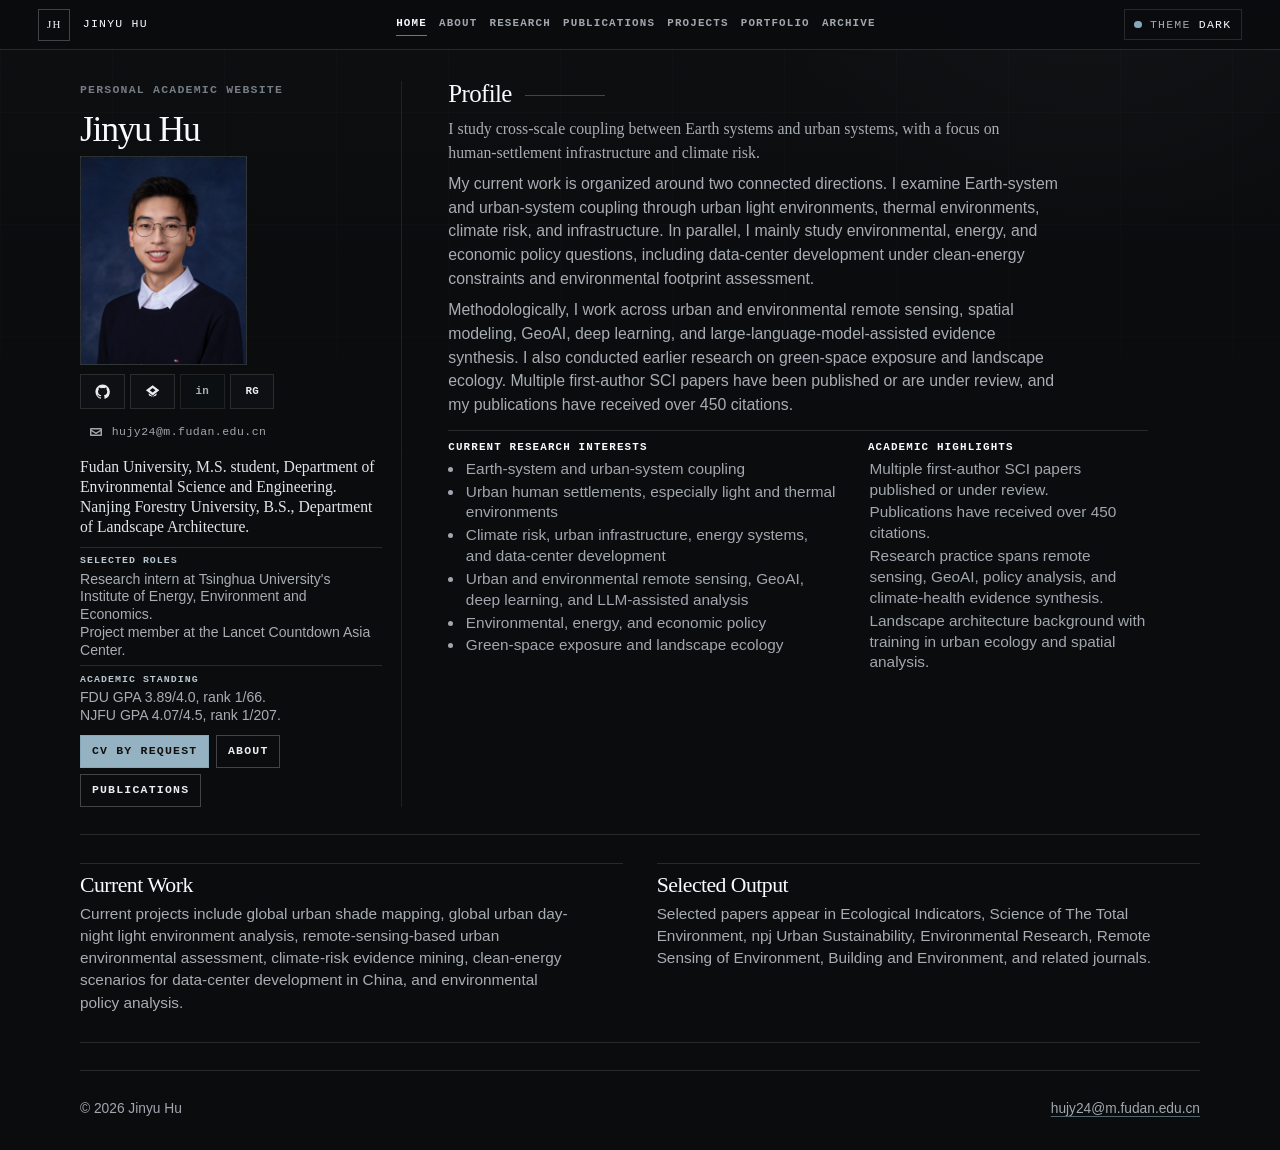
==== commit 4d302aa9: "Balance typography and layout density" ====
--- a/index.html
+++ b/index.html
@@ -15,7 +15,7 @@
       }
     })();
   </script>
-  <link rel="stylesheet" href="styles.css?v=density-pass-20260604">
+  <link rel="stylesheet" href="styles.css?v=density-balance-20260605">
 </head>
 <body>
   <header class="site-header">
--- a/styles.css
+++ b/styles.css
@@ -5317,3 +5317,554 @@
     min-height: 16rem;
   }
 }
+
+/* Density balance pass: keep typography readable while tightening structural whitespace. */
+html {
+  font-size: 16px;
+}
+
+.site-header {
+  padding-block: 0.54rem;
+}
+
+.brand-mark {
+  width: 2rem;
+  height: 2rem;
+}
+
+.nav a {
+  font-size: 0.68rem;
+}
+
+.theme-toggle {
+  min-height: 1.95rem;
+}
+
+.page-shell {
+  padding-top: 0.78rem;
+}
+
+.page-title,
+.research-title,
+.about-title,
+.portfolio-title--compact {
+  padding-block: clamp(0.78rem, 1.7vw, 1.28rem);
+}
+
+.page-title h1,
+.about-title h1,
+.research-title h1,
+.portfolio-title--compact h1 {
+  max-width: 850px;
+  font-size: clamp(1.62rem, 2.35vw, 2.22rem);
+  line-height: 1.07;
+}
+
+.page-lead,
+.portfolio-title--compact .portfolio-lead {
+  margin-top: 0.5rem;
+  font-size: 0.98rem;
+  line-height: 1.42;
+}
+
+.academic-home {
+  padding-top: 0.58rem;
+}
+
+.academic-profile {
+  gap: clamp(1.25rem, 3.6vw, 3.4rem);
+  padding: clamp(0.7rem, 1.75vw, 1.35rem) 0 clamp(1rem, 2.25vw, 1.72rem);
+}
+
+.academic-sidebar {
+  padding-right: clamp(0.7rem, 1.8vw, 1.22rem);
+}
+
+.academic-sidebar h1 {
+  font-size: clamp(1.9rem, 2.78vw, 2.58rem);
+}
+
+:root {
+  --profile-media-width: 10.45rem;
+  --measure: 70ch;
+}
+
+.portrait-frame {
+  margin-block: 0.52rem 0.58rem;
+}
+
+.profile-link-panel {
+  gap: 0.4rem;
+  margin-bottom: 0.56rem;
+}
+
+.academic-sidebar .profile-title {
+  margin-top: 0.52rem;
+  font-size: clamp(0.98rem, 1.18vw, 1.08rem);
+  line-height: 1.27;
+}
+
+.profile-meta {
+  gap: 0.34rem;
+  margin-top: 0.68rem;
+}
+
+.profile-meta div {
+  padding-top: 0.32rem;
+}
+
+.profile-meta dt {
+  font-size: 0.62rem;
+}
+
+.profile-meta dd {
+  font-size: 0.88rem;
+  line-height: 1.27;
+}
+
+.academic-sidebar .profile-actions {
+  margin-top: 0.66rem;
+}
+
+.academic-intro h2 {
+  font-size: clamp(1.42rem, 1.95vw, 1.88rem);
+}
+
+.intro-lead {
+  margin: 0.48rem 0 0.56rem;
+  font-size: clamp(1.1rem, 1.5vw, 1.28rem);
+  line-height: 1.32;
+}
+
+.academic-intro p {
+  margin: 0.46rem 0;
+  font-size: 0.99rem;
+  line-height: 1.5;
+}
+
+.academic-columns {
+  gap: clamp(0.9rem, 2.4vw, 1.9rem);
+  margin-top: 0.82rem;
+  padding-top: 0.68rem;
+}
+
+.academic-columns h3 {
+  margin-bottom: 0.36rem;
+  font-size: 0.68rem;
+}
+
+.academic-columns ul {
+  padding-left: 1rem;
+}
+
+.academic-columns li {
+  margin-block: 0.12rem;
+  font-size: 0.96rem;
+  line-height: 1.36;
+}
+
+.home-supplement {
+  gap: clamp(1rem, 2.6vw, 2.4rem);
+  padding: clamp(0.95rem, 2.25vw, 1.75rem) 0;
+}
+
+.home-supplement > div {
+  padding-top: 0.58rem;
+}
+
+.home-supplement h2 {
+  font-size: clamp(1.18rem, 1.7vw, 1.42rem);
+}
+
+.home-supplement p {
+  margin-top: 0.42rem;
+  font-size: 0.96rem;
+  line-height: 1.45;
+}
+
+.content-grid,
+.research-map,
+.pub-list,
+.portfolio-grid,
+.archive-list,
+.section,
+.project-list {
+  padding-block: clamp(0.92rem, 2.1vw, 1.58rem);
+}
+
+.research-positioning,
+.method-integration {
+  gap: clamp(0.7rem, 1.8vw, 1.25rem);
+  padding-block: clamp(0.82rem, 1.9vw, 1.38rem);
+}
+
+.research-positioning__main h2,
+.method-integration__intro h2 {
+  margin-bottom: 0.42rem;
+  font-size: clamp(1.22rem, 1.88vw, 1.65rem);
+}
+
+.research-positioning__main p,
+.research-positioning__aside p,
+.research-theme__body p,
+.method-integration__intro p,
+.method-grid p {
+  font-size: 0.92rem;
+  line-height: 1.42;
+}
+
+.research-positioning__main p,
+.research-theme__body > p,
+.method-integration__intro p {
+  margin-top: 0.36rem;
+}
+
+.research-positioning__aside {
+  padding: 0.72rem;
+}
+
+.research-positioning__aside h2 {
+  font-size: clamp(1.12rem, 1.55vw, 1.36rem);
+}
+
+.research-positioning__aside dl {
+  margin-top: 0.52rem;
+}
+
+.research-positioning__aside div {
+  padding: 0.44rem;
+}
+
+.research-positioning__aside dt,
+.research-theme__meta span,
+.research-positioning__aside dd {
+  font-size: 0.64rem;
+}
+
+.research-theme-list {
+  padding-block: clamp(0.62rem, 1.45vw, 1rem);
+}
+
+.research-theme,
+.research-theme--primary,
+.research-theme--wide {
+  gap: 0.58rem;
+  padding: clamp(0.64rem, 1.25vw, 0.88rem);
+}
+
+.research-theme--primary,
+.research-theme--wide {
+  grid-template-columns: minmax(128px, 0.17fr) minmax(0, 1fr);
+}
+
+.research-theme__meta span {
+  min-height: 1.58rem;
+}
+
+.research-theme__meta p {
+  margin-top: 0.32rem;
+  font-size: 0.76rem;
+  line-height: 1.28;
+}
+
+.research-theme__body h2,
+.research-theme--primary .research-theme__body h2,
+.research-theme--wide .research-theme__body h2 {
+  margin-bottom: 0.28rem;
+  font-size: clamp(1.18rem, 1.82vw, 1.66rem);
+}
+
+.research-theme__grid {
+  margin-top: 0.45rem;
+}
+
+.research-theme__grid section,
+.method-grid article {
+  min-height: 82px;
+  padding: 0.48rem;
+}
+
+.research-theme__grid h3,
+.method-grid h3 {
+  margin-bottom: 0.28rem;
+  font-size: clamp(0.96rem, 1.12vw, 1.06rem);
+}
+
+.research-theme__grid p,
+.method-grid p {
+  font-size: 0.84rem;
+  line-height: 1.34;
+}
+
+.pub-group {
+  gap: 0.5rem;
+  padding-block: clamp(0.82rem, 1.72vw, 1.3rem);
+}
+
+.pub-group__header {
+  padding-bottom: clamp(0.48rem, 1vw, 0.7rem);
+}
+
+.pub-group h2 {
+  font-size: clamp(1.38rem, 2.15vw, 2rem);
+}
+
+.publication-summary {
+  margin-top: 0.38rem;
+  font-size: 0.92rem;
+  line-height: 1.4;
+}
+
+.publication-item {
+  grid-template-columns: minmax(0, 1fr) minmax(165px, 22%);
+  column-gap: clamp(0.68rem, 1.4vw, 1.05rem);
+  padding: clamp(0.58rem, 1.12vw, 0.78rem);
+}
+
+.publication-item h3 {
+  margin-top: 0.16rem;
+  font-size: clamp(1.06rem, 1.36vw, 1.24rem);
+  line-height: 1.18;
+}
+
+.publication-item p {
+  margin-top: 0.24rem;
+  font-size: 0.91rem;
+  line-height: 1.34;
+}
+
+.publication-authors {
+  font-size: 0.9rem;
+}
+
+.publication-links {
+  margin-top: 0.34rem;
+}
+
+.publication-links a {
+  min-height: 1.5rem;
+  font-size: 0.62rem;
+}
+
+.project-list {
+  gap: 0.56rem;
+}
+
+.project-section-heading {
+  padding: clamp(0.56rem, 1.42vw, 0.84rem) 0 0.04rem;
+}
+
+.project-section-heading h2 {
+  font-size: clamp(1.14rem, 1.78vw, 1.5rem);
+}
+
+.project-entry {
+  gap: clamp(0.8rem, 2.2vw, 1.85rem);
+  padding: clamp(0.62rem, 1.42vw, 0.95rem) 0;
+}
+
+.project-meta {
+  gap: 0.24rem;
+  font-size: 0.64rem;
+}
+
+.project-body h2 {
+  font-size: clamp(1.22rem, 1.88vw, 1.62rem);
+}
+
+.project-body p {
+  margin-block: 0.34rem;
+  font-size: 0.95rem;
+  line-height: 1.43;
+}
+
+.project-body dl {
+  gap: 0.28rem;
+  margin-top: 0.52rem;
+}
+
+.project-body dl div {
+  gap: 0.62rem;
+  padding-top: 0.3rem;
+}
+
+.project-body dt {
+  font-size: 0.62rem;
+}
+
+.project-body dd {
+  font-size: 0.9rem;
+  line-height: 1.32;
+}
+
+.about-wordcloud-section {
+  padding-block: clamp(0.66rem, 1.55vw, 1.08rem);
+}
+
+.about-section {
+  gap: clamp(0.72rem, 2vw, 1.45rem);
+  padding-block: clamp(0.82rem, 1.95vw, 1.45rem);
+}
+
+.about-section__heading h2 {
+  font-size: clamp(1.02rem, 1.35vw, 1.18rem);
+}
+
+.about-word-cloud {
+  min-height: clamp(9.6rem, 18vw, 13.2rem);
+}
+
+.word-cloud__term--xxl {
+  font-size: clamp(1.42rem, 2.58vw, 2.18rem);
+}
+
+.word-cloud__term--xl {
+  font-size: clamp(1.04rem, 1.74vw, 1.48rem);
+}
+
+.word-cloud__term--lg {
+  font-size: clamp(0.86rem, 1.22vw, 1.08rem);
+}
+
+.word-cloud__term--md {
+  font-size: clamp(0.72rem, 1vw, 0.88rem);
+}
+
+.about-timeline,
+.timeline-list {
+  gap: 0.48rem;
+}
+
+.timeline-list article,
+.skill-grid section,
+.research-detail article {
+  padding: 0.62rem;
+}
+
+.timeline-list span {
+  margin-bottom: 0.24rem;
+  font-size: 0.62rem;
+}
+
+.about-page .about-timeline h3,
+.about-page .about-skill-grid h3 {
+  margin-bottom: 0.22rem;
+  font-size: clamp(1.04rem, 1.32vw, 1.18rem);
+}
+
+.about-page .about-timeline p,
+.about-page .about-skill-grid p {
+  margin-top: 0.26rem;
+  font-size: 0.94rem;
+  line-height: 1.36;
+}
+
+.about-skill-grid,
+.skill-grid {
+  gap: 0.5rem;
+}
+
+.about-webgis__viewport {
+  height: clamp(16rem, 35vw, 23.5rem);
+  min-height: 16rem;
+}
+
+.about-map__lists section {
+  padding: 0.54rem;
+}
+
+.about-map__lists p {
+  font-size: 0.86rem;
+  line-height: 1.34;
+}
+
+.archive-list {
+  gap: 0.48rem;
+}
+
+.archive-item {
+  padding: 0.72rem;
+}
+
+.archive-item h2 {
+  margin-block: 0.32rem;
+  font-size: clamp(1.14rem, 1.68vw, 1.46rem);
+}
+
+.archive-item p {
+  margin-top: 0.32rem;
+  font-size: 0.94rem;
+  line-height: 1.36;
+}
+
+.portfolio-page--reader {
+  width: min(1040px, calc(100% - 2rem));
+}
+
+.portfolio-workbench--readers {
+  gap: clamp(0.78rem, 2vw, 1.35rem);
+  padding-top: clamp(0.65rem, 1.55vw, 1rem);
+}
+
+.portfolio-project-reader {
+  gap: 0.48rem;
+  padding: clamp(0.52rem, 1vw, 0.72rem);
+}
+
+.portfolio-reader-info {
+  gap: clamp(0.62rem, 1.35vw, 0.85rem);
+  padding: clamp(0.58rem, 1.08vw, 0.78rem);
+}
+
+.portfolio-reader-info__text h2 {
+  font-size: clamp(1.42rem, 2.18vw, 1.98rem);
+}
+
+.portfolio-reader-info__text p:not(.pub-meta) {
+  margin-top: 0.32rem;
+  font-size: 0.94rem;
+  line-height: 1.34;
+}
+
+.portfolio-reader-facts div {
+  padding: 0.46rem 0.56rem;
+}
+
+.portfolio-reader-facts dt {
+  font-size: 0.6rem;
+}
+
+.portfolio-reader-facts dd {
+  font-size: 0.86rem;
+}
+
+.portfolio-board-frame--reader,
+.portfolio-board-frame {
+  gap: 0.38rem;
+  padding: clamp(0.44rem, 0.86vw, 0.62rem);
+}
+
+.portfolio-board-toolbar strong {
+  font-size: clamp(0.98rem, 1.18vw, 1.08rem);
+}
+
+.portfolio-board-count,
+.portfolio-board-open,
+.portfolio-board-button,
+.portfolio-slide-tabs button {
+  font-size: 0.6rem;
+}
+
+.portfolio-note {
+  padding-top: 0.5rem;
+}
+
+.portfolio-note p {
+  font-size: 0.72rem;
+}
+
+.site-footer {
+  margin-top: clamp(1rem, 2.4vw, 1.72rem);
+  padding-block: 0.78rem 1.05rem;
+  font-size: 0.86rem;
+}
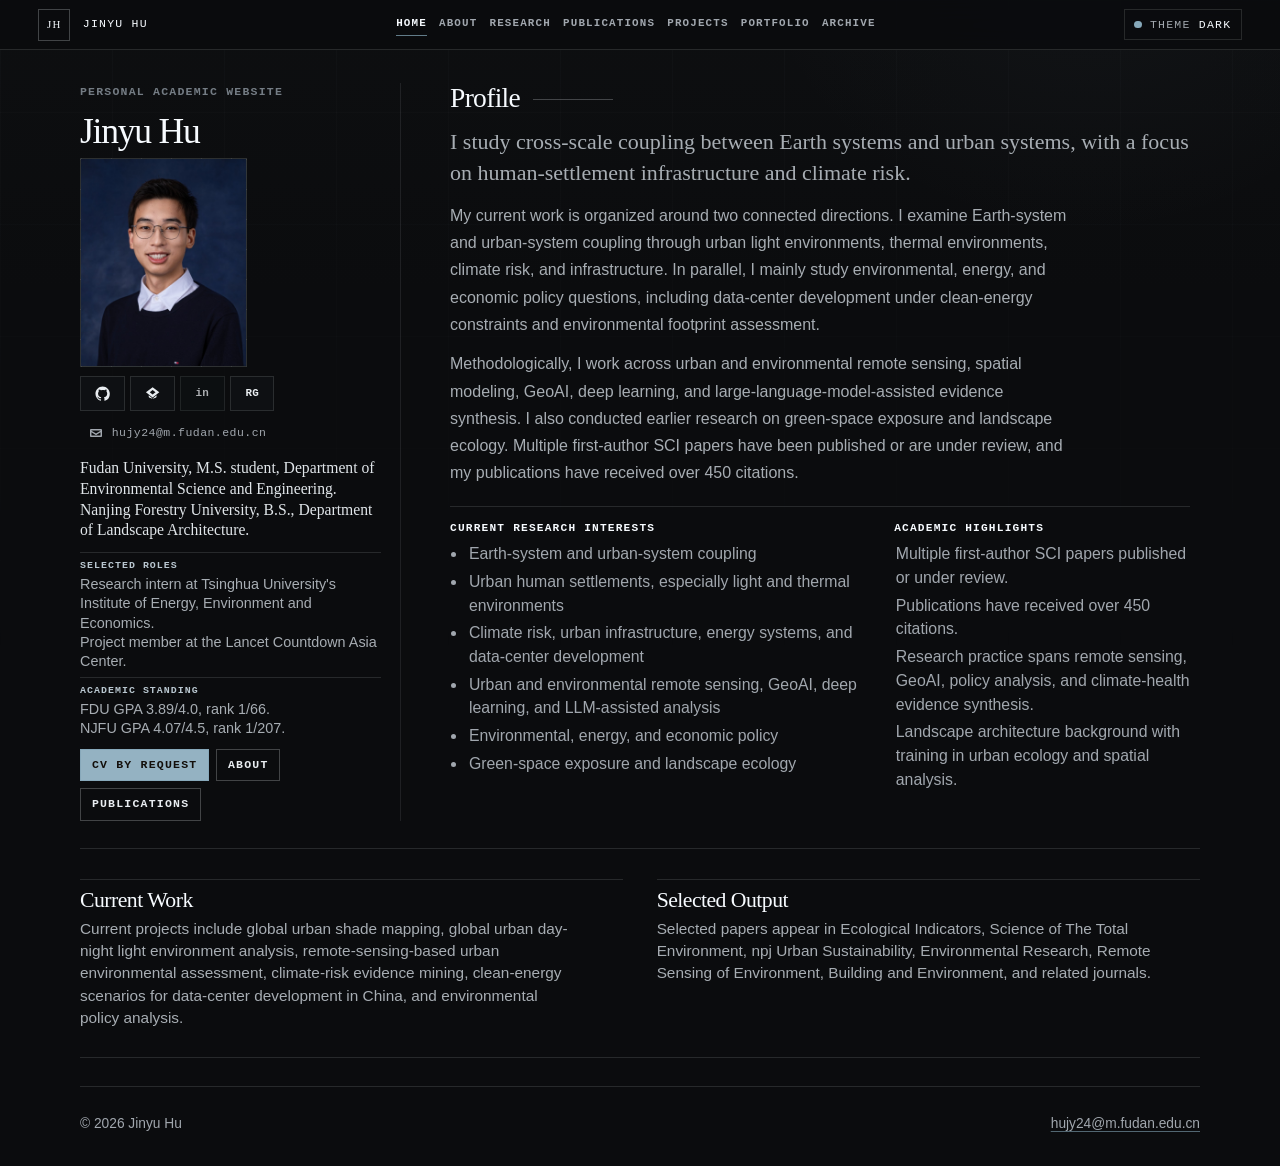
==== commit 360cd622: "Refine home page reading rhythm" ====
--- a/index.html
+++ b/index.html
@@ -15,7 +15,7 @@
       }
     })();
   </script>
-  <link rel="stylesheet" href="styles.css?v=density-balance-20260605">
+  <link rel="stylesheet" href="styles.css?v=home-rhythm-20260605">
 </head>
 <body>
   <header class="site-header">
--- a/styles.css
+++ b/styles.css
@@ -5868,3 +5868,64 @@
   padding-block: 0.78rem 1.05rem;
   font-size: 0.86rem;
 }
+
+/* Home rhythm pass: keep the compact two-column layout, but restore readable profile pacing. */
+.academic-home .academic-profile {
+  gap: clamp(1.45rem, 3.8vw, 3.7rem);
+  padding-top: clamp(0.8rem, 1.9vw, 1.45rem);
+}
+
+.academic-home .academic-intro {
+  max-width: 740px;
+}
+
+.academic-home .academic-intro h2 {
+  font-size: clamp(1.55rem, 2.15vw, 2.05rem);
+  line-height: 1.06;
+}
+
+.academic-home .intro-lead {
+  margin: 0.72rem 0 0.86rem;
+  font-size: clamp(1.18rem, 1.72vw, 1.42rem);
+  line-height: 1.42;
+}
+
+.academic-home .academic-intro p:not(.intro-lead) {
+  margin: 0.78rem 0;
+  font-size: clamp(1rem, 1.15vw, 1.05rem);
+  line-height: 1.7;
+}
+
+.academic-home .academic-columns {
+  gap: clamp(1.1rem, 2.6vw, 2.1rem);
+  margin-top: 1.2rem;
+  padding-top: 1rem;
+}
+
+.academic-home .academic-columns h3 {
+  margin-bottom: 0.52rem;
+  font-size: 0.7rem;
+}
+
+.academic-home .academic-columns ul {
+  padding-left: 1.08rem;
+}
+
+.academic-home .academic-columns li {
+  margin-block: 0.24rem;
+  font-size: 0.99rem;
+  line-height: 1.5;
+}
+
+.academic-home .profile-meta dd {
+  font-size: 0.9rem;
+  line-height: 1.33;
+}
+
+.academic-home .profile-title {
+  line-height: 1.32;
+}
+
+.academic-home .home-supplement {
+  padding-top: clamp(1rem, 2.35vw, 1.85rem);
+}
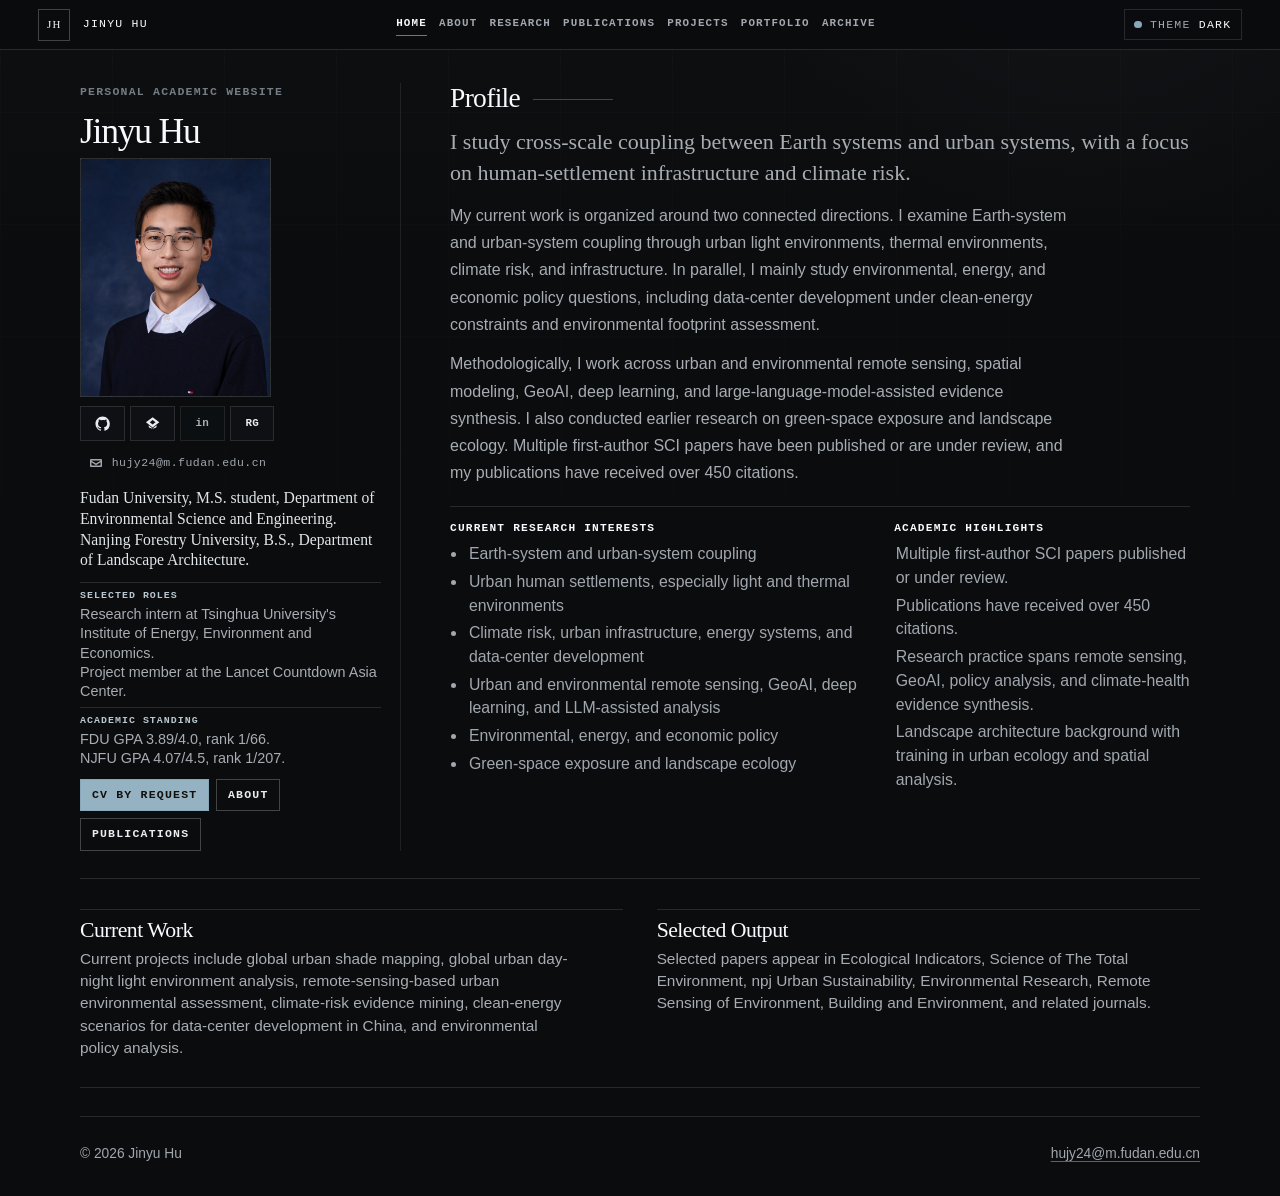
==== commit 0c5295c4: "Align portrait with profile link row" ====
--- a/index.html
+++ b/index.html
@@ -15,7 +15,7 @@
       }
     })();
   </script>
-  <link rel="stylesheet" href="styles.css?v=home-rhythm-20260605">
+  <link rel="stylesheet" href="styles.css?v=profile-align-20260605">
 </head>
 <body>
   <header class="site-header">
--- a/styles.css
+++ b/styles.css
@@ -5870,6 +5870,10 @@
 }
 
 /* Home rhythm pass: keep the compact two-column layout, but restore readable profile pacing. */
+.academic-home {
+  --profile-media-width: 11.95rem;
+}
+
 .academic-home .academic-profile {
   gap: clamp(1.45rem, 3.8vw, 3.7rem);
   padding-top: clamp(0.8rem, 1.9vw, 1.45rem);
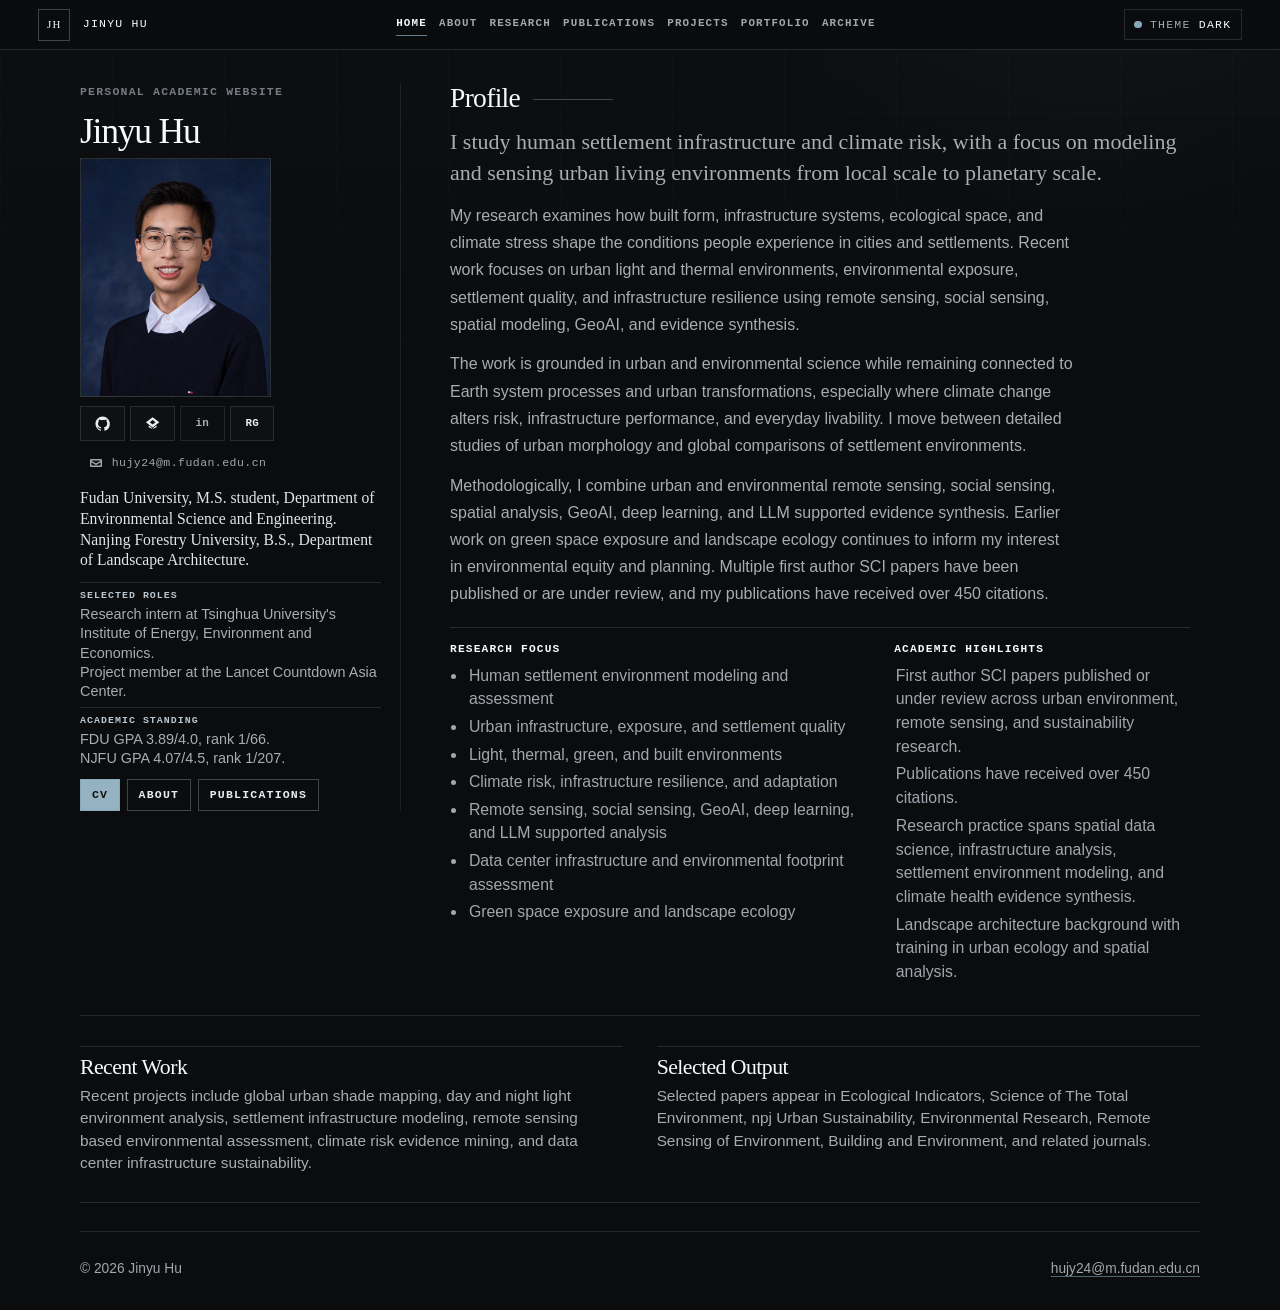
==== commit b6984e27: "Refine settlement research focus and publish CV" ====
--- a/index.html
+++ b/index.html
@@ -4,7 +4,7 @@
   <meta charset="utf-8">
   <meta name="viewport" content="width=device-width, initial-scale=1">
   <title>Jinyu Hu | Academic Portfolio</title>
-  <meta name="description" content="Jinyu Hu is a graduate researcher at Fudan University working on urban systems, climate risk, human settlements, infrastructure, remote sensing, GeoAI, and environmental policy.">
+  <meta name="description" content="Jinyu Hu is a graduate researcher at Fudan University working on human settlement environments, infrastructure modeling, climate risk, remote sensing, social sensing, and GeoAI.">
   <script>
     (function () {
       try {
@@ -15,7 +15,7 @@
       }
     })();
   </script>
-  <link rel="stylesheet" href="styles.css?v=profile-align-20260605">
+  <link rel="stylesheet" href="styles.css?v=settlement-focus-20260618">
 </head>
 <body>
   <header class="site-header">
@@ -87,7 +87,7 @@
           </div>
         </dl>
         <div class="profile-actions" aria-label="Primary links">
-          <a class="button primary" href="mailto:hujy24@m.fudan.edu.cn?subject=CV%20request">CV by request</a>
+          <a class="button primary" href="assets/cv/jinyu-hu-cv.pdf" target="_blank" rel="noopener">CV</a>
           <a class="button" href="about.html">About</a>
           <a class="button" href="publications.html">Publications</a>
         </div>
@@ -95,28 +95,30 @@
 
       <article class="academic-intro">
         <h2>Profile</h2>
-        <p class="intro-lead">I study cross-scale coupling between Earth systems and urban systems, with a focus on human-settlement infrastructure and climate risk.</p>
-        <p>My current work is organized around two connected directions. I examine Earth-system and urban-system coupling through urban light environments, thermal environments, climate risk, and infrastructure. In parallel, I mainly study environmental, energy, and economic policy questions, including data-center development under clean-energy constraints and environmental footprint assessment.</p>
-        <p>Methodologically, I work across urban and environmental remote sensing, spatial modeling, GeoAI, deep learning, and large-language-model-assisted evidence synthesis. I also conducted earlier research on green-space exposure and landscape ecology. Multiple first-author SCI papers have been published or are under review, and my publications have received over 450 citations.</p>
+        <p class="intro-lead">I study human settlement infrastructure and climate risk, with a focus on modeling and sensing urban living environments from local scale to planetary scale.</p>
+        <p>My research examines how built form, infrastructure systems, ecological space, and climate stress shape the conditions people experience in cities and settlements. Recent work focuses on urban light and thermal environments, environmental exposure, settlement quality, and infrastructure resilience using remote sensing, social sensing, spatial modeling, GeoAI, and evidence synthesis.</p>
+        <p>The work is grounded in urban and environmental science while remaining connected to Earth system processes and urban transformations, especially where climate change alters risk, infrastructure performance, and everyday livability. I move between detailed studies of urban morphology and global comparisons of settlement environments.</p>
+        <p>Methodologically, I combine urban and environmental remote sensing, social sensing, spatial analysis, GeoAI, deep learning, and LLM supported evidence synthesis. Earlier work on green space exposure and landscape ecology continues to inform my interest in environmental equity and planning. Multiple first author SCI papers have been published or are under review, and my publications have received over 450 citations.</p>
 
         <div class="academic-columns">
           <section>
-            <h3>Current Research Interests</h3>
+            <h3>Research Focus</h3>
             <ul>
-              <li>Earth-system and urban-system coupling</li>
-              <li>Urban human settlements, especially light and thermal environments</li>
-              <li>Climate risk, urban infrastructure, energy systems, and data-center development</li>
-              <li>Urban and environmental remote sensing, GeoAI, deep learning, and LLM-assisted analysis</li>
-              <li>Environmental, energy, and economic policy</li>
-              <li>Green-space exposure and landscape ecology</li>
+              <li>Human settlement environment modeling and assessment</li>
+              <li>Urban infrastructure, exposure, and settlement quality</li>
+              <li>Light, thermal, green, and built environments</li>
+              <li>Climate risk, infrastructure resilience, and adaptation</li>
+              <li>Remote sensing, social sensing, GeoAI, deep learning, and LLM supported analysis</li>
+              <li>Data center infrastructure and environmental footprint assessment</li>
+              <li>Green space exposure and landscape ecology</li>
             </ul>
           </section>
           <section>
             <h3>Academic Highlights</h3>
             <ul class="link-list compact-links">
-              <li>Multiple first-author SCI papers published or under review.</li>
+              <li>First author SCI papers published or under review across urban environment, remote sensing, and sustainability research.</li>
               <li>Publications have received over 450 citations.</li>
-              <li>Research practice spans remote sensing, GeoAI, policy analysis, and climate-health evidence synthesis.</li>
+              <li>Research practice spans spatial data science, infrastructure analysis, settlement environment modeling, and climate health evidence synthesis.</li>
               <li>Landscape architecture background with training in urban ecology and spatial analysis.</li>
             </ul>
           </section>
@@ -126,8 +128,8 @@
 
     <section class="home-supplement" aria-label="Selected homepage notes">
       <div>
-        <h2>Current Work</h2>
-        <p>Current projects include global urban shade mapping, global urban day-night light environment analysis, remote-sensing-based urban environmental assessment, climate-risk evidence mining, clean-energy scenarios for data-center development in China, and environmental policy analysis.</p>
+        <h2>Recent Work</h2>
+        <p>Recent projects include global urban shade mapping, day and night light environment analysis, settlement infrastructure modeling, remote sensing based environmental assessment, climate risk evidence mining, and data center infrastructure sustainability.</p>
       </div>
       <div>
         <h2>Selected Output</h2>
@@ -140,6 +142,6 @@
     <p>&copy; <span id="year"></span> Jinyu Hu</p>
     <p><a href="mailto:hujy24@m.fudan.edu.cn">hujy24@m.fudan.edu.cn</a></p>
   </footer>
-  <script src="script.js?v=20260530-linkedin"></script>
+  <script src="script.js?v=punctuation-cleanup-20260618"></script>
 </body>
 </html>
--- a/styles.css
+++ b/styles.css
@@ -2274,6 +2274,10 @@
 
 .word-cloud__term--xl {
   font-size: clamp(1.08rem, 2.05vw, 1.75rem);
+}
+
+.word-cloud__term--lg-plus {
+  font-size: clamp(0.98rem, 1.72vw, 1.46rem);
 }
 
 .word-cloud__term--lg {
@@ -5060,6 +5064,10 @@
   font-size: clamp(0.98rem, 1.62vw, 1.38rem);
 }
 
+.word-cloud__term--lg-plus {
+  font-size: clamp(0.88rem, 1.38vw, 1.16rem);
+}
+
 .word-cloud__term--lg {
   font-size: clamp(0.8rem, 1.15vw, 1rem);
 }
@@ -5722,6 +5730,10 @@
   font-size: clamp(1.04rem, 1.74vw, 1.48rem);
 }
 
+.word-cloud__term--lg-plus {
+  font-size: clamp(0.94rem, 1.46vw, 1.24rem);
+}
+
 .word-cloud__term--lg {
   font-size: clamp(0.86rem, 1.22vw, 1.08rem);
 }
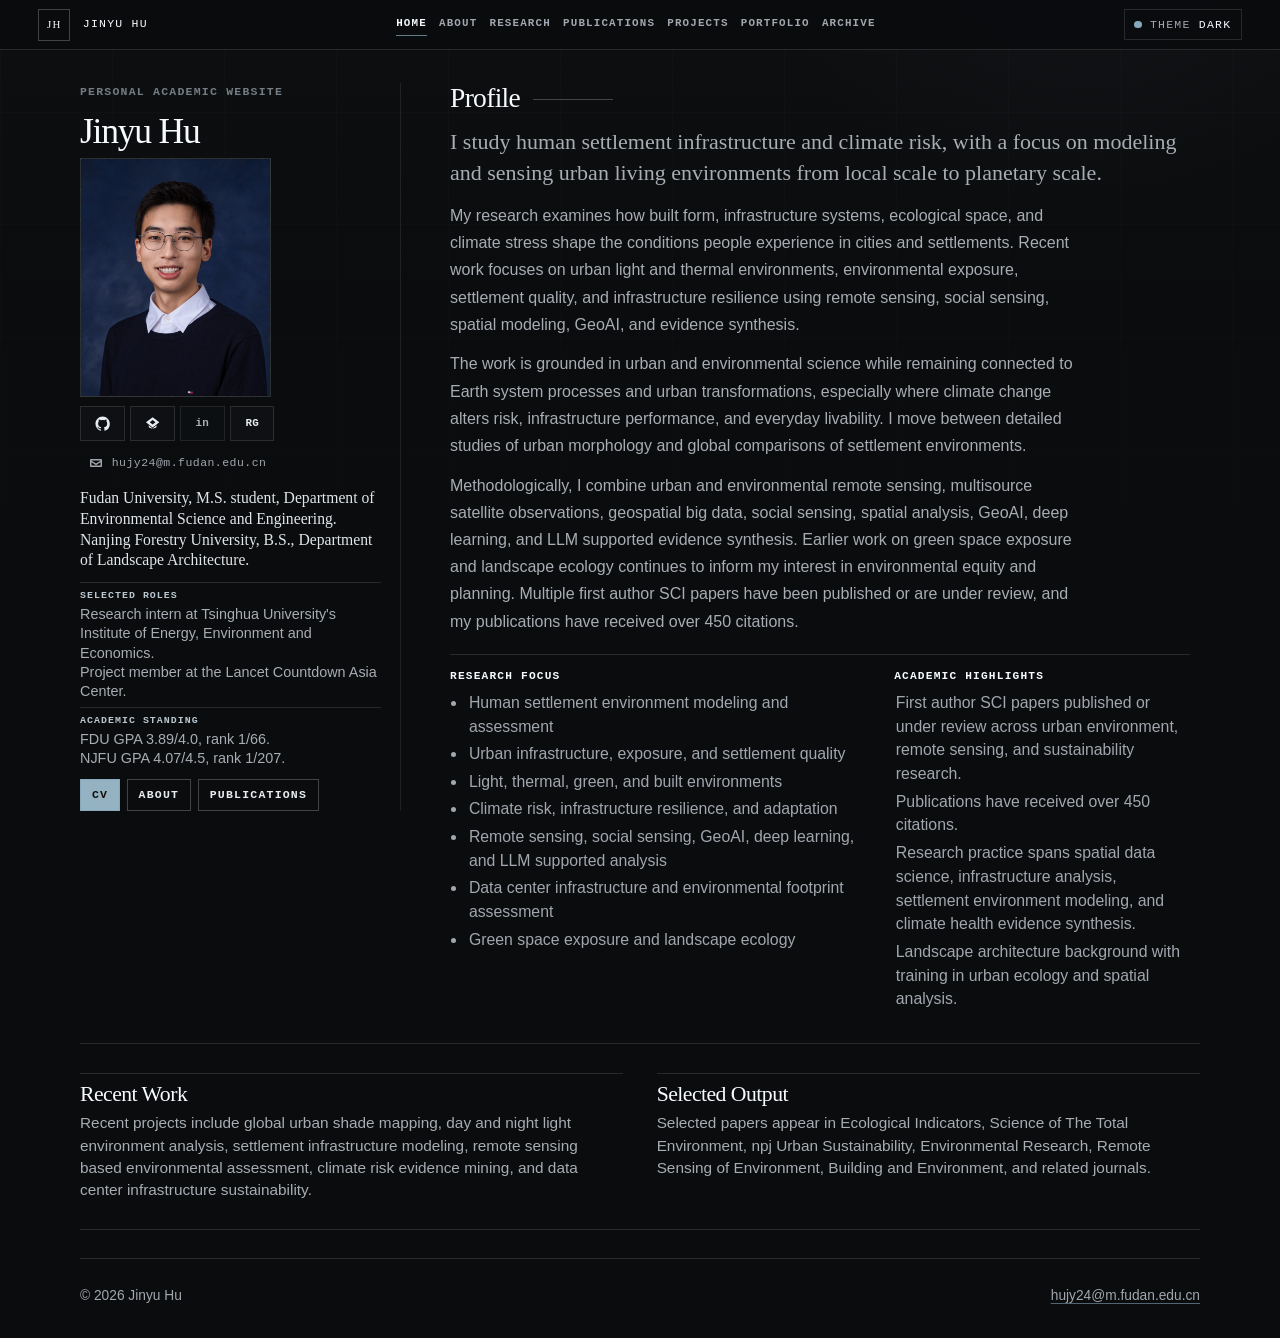
==== commit 45269779: "Add geospatial data methods to profile" ====
--- a/index.html
+++ b/index.html
@@ -98,7 +98,7 @@
         <p class="intro-lead">I study human settlement infrastructure and climate risk, with a focus on modeling and sensing urban living environments from local scale to planetary scale.</p>
         <p>My research examines how built form, infrastructure systems, ecological space, and climate stress shape the conditions people experience in cities and settlements. Recent work focuses on urban light and thermal environments, environmental exposure, settlement quality, and infrastructure resilience using remote sensing, social sensing, spatial modeling, GeoAI, and evidence synthesis.</p>
         <p>The work is grounded in urban and environmental science while remaining connected to Earth system processes and urban transformations, especially where climate change alters risk, infrastructure performance, and everyday livability. I move between detailed studies of urban morphology and global comparisons of settlement environments.</p>
-        <p>Methodologically, I combine urban and environmental remote sensing, social sensing, spatial analysis, GeoAI, deep learning, and LLM supported evidence synthesis. Earlier work on green space exposure and landscape ecology continues to inform my interest in environmental equity and planning. Multiple first author SCI papers have been published or are under review, and my publications have received over 450 citations.</p>
+        <p>Methodologically, I combine urban and environmental remote sensing, multisource satellite observations, geospatial big data, social sensing, spatial analysis, GeoAI, deep learning, and LLM supported evidence synthesis. Earlier work on green space exposure and landscape ecology continues to inform my interest in environmental equity and planning. Multiple first author SCI papers have been published or are under review, and my publications have received over 450 citations.</p>
 
         <div class="academic-columns">
           <section>
